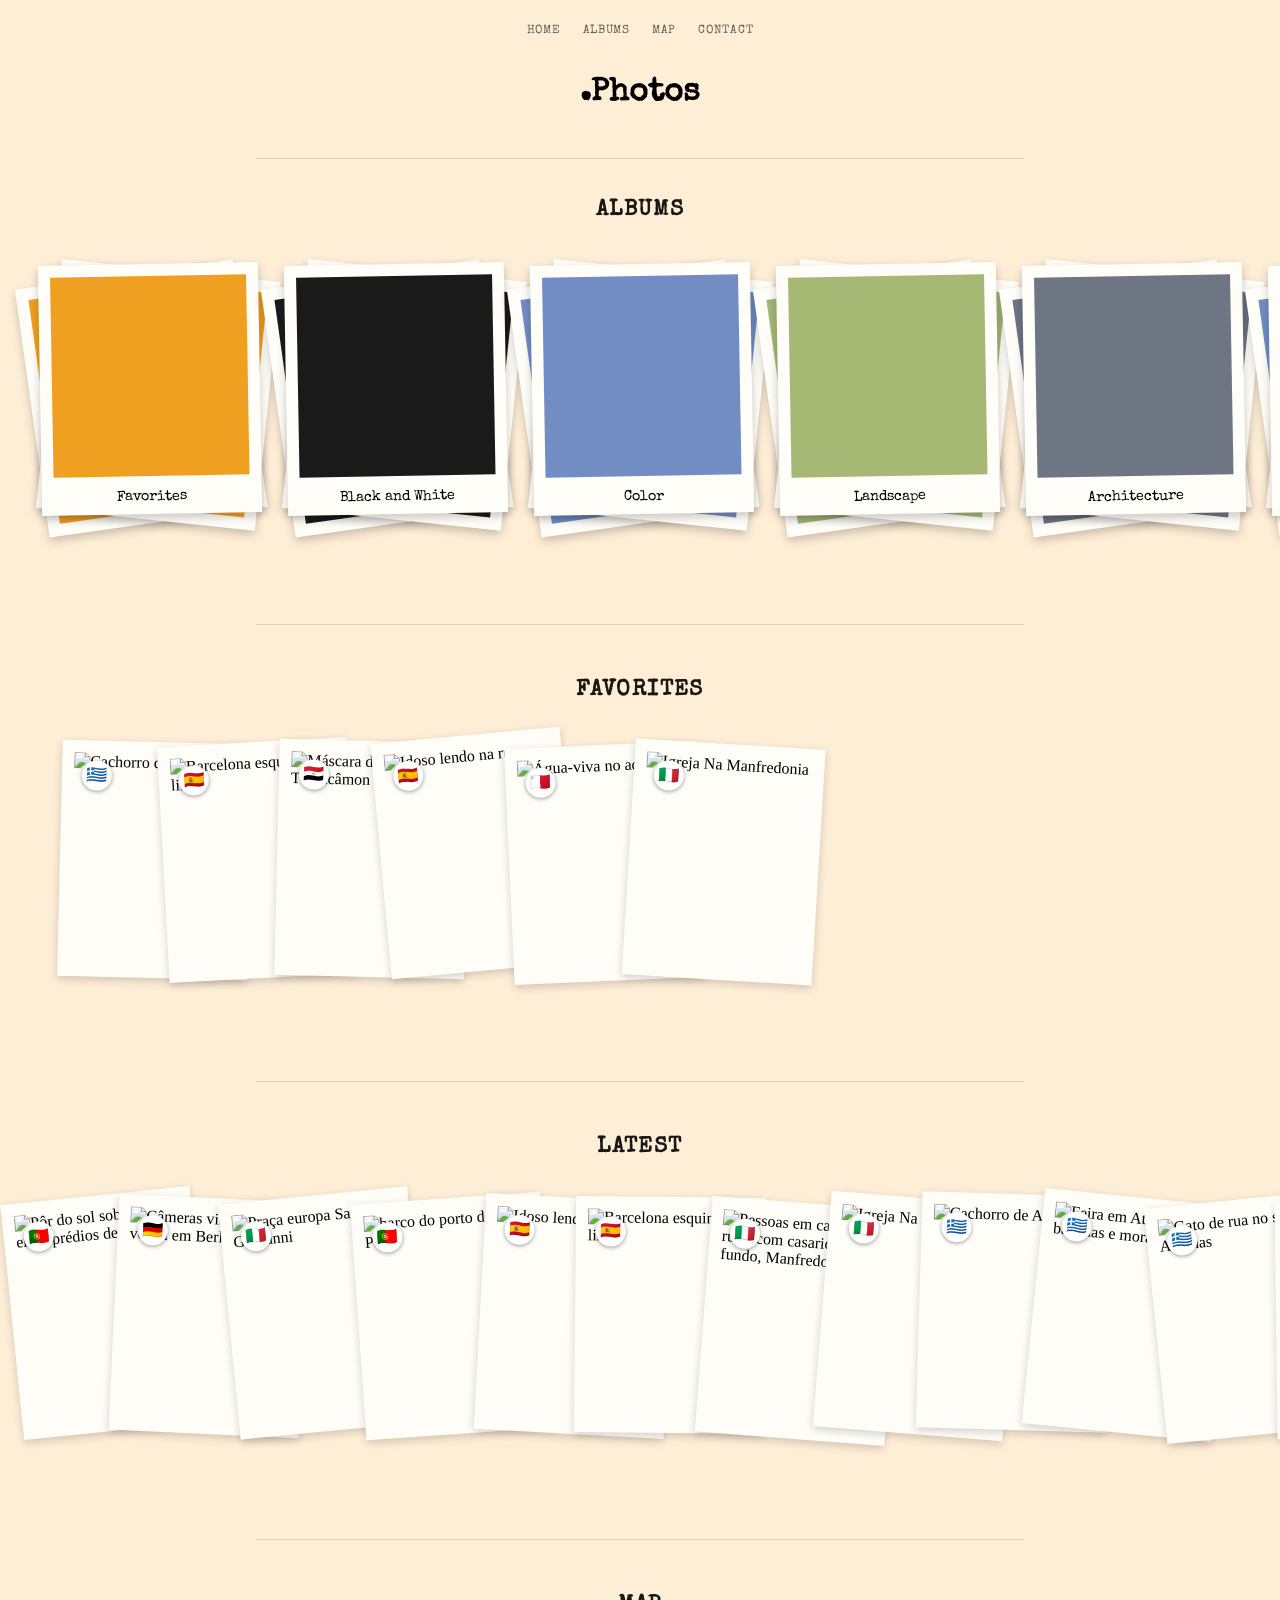
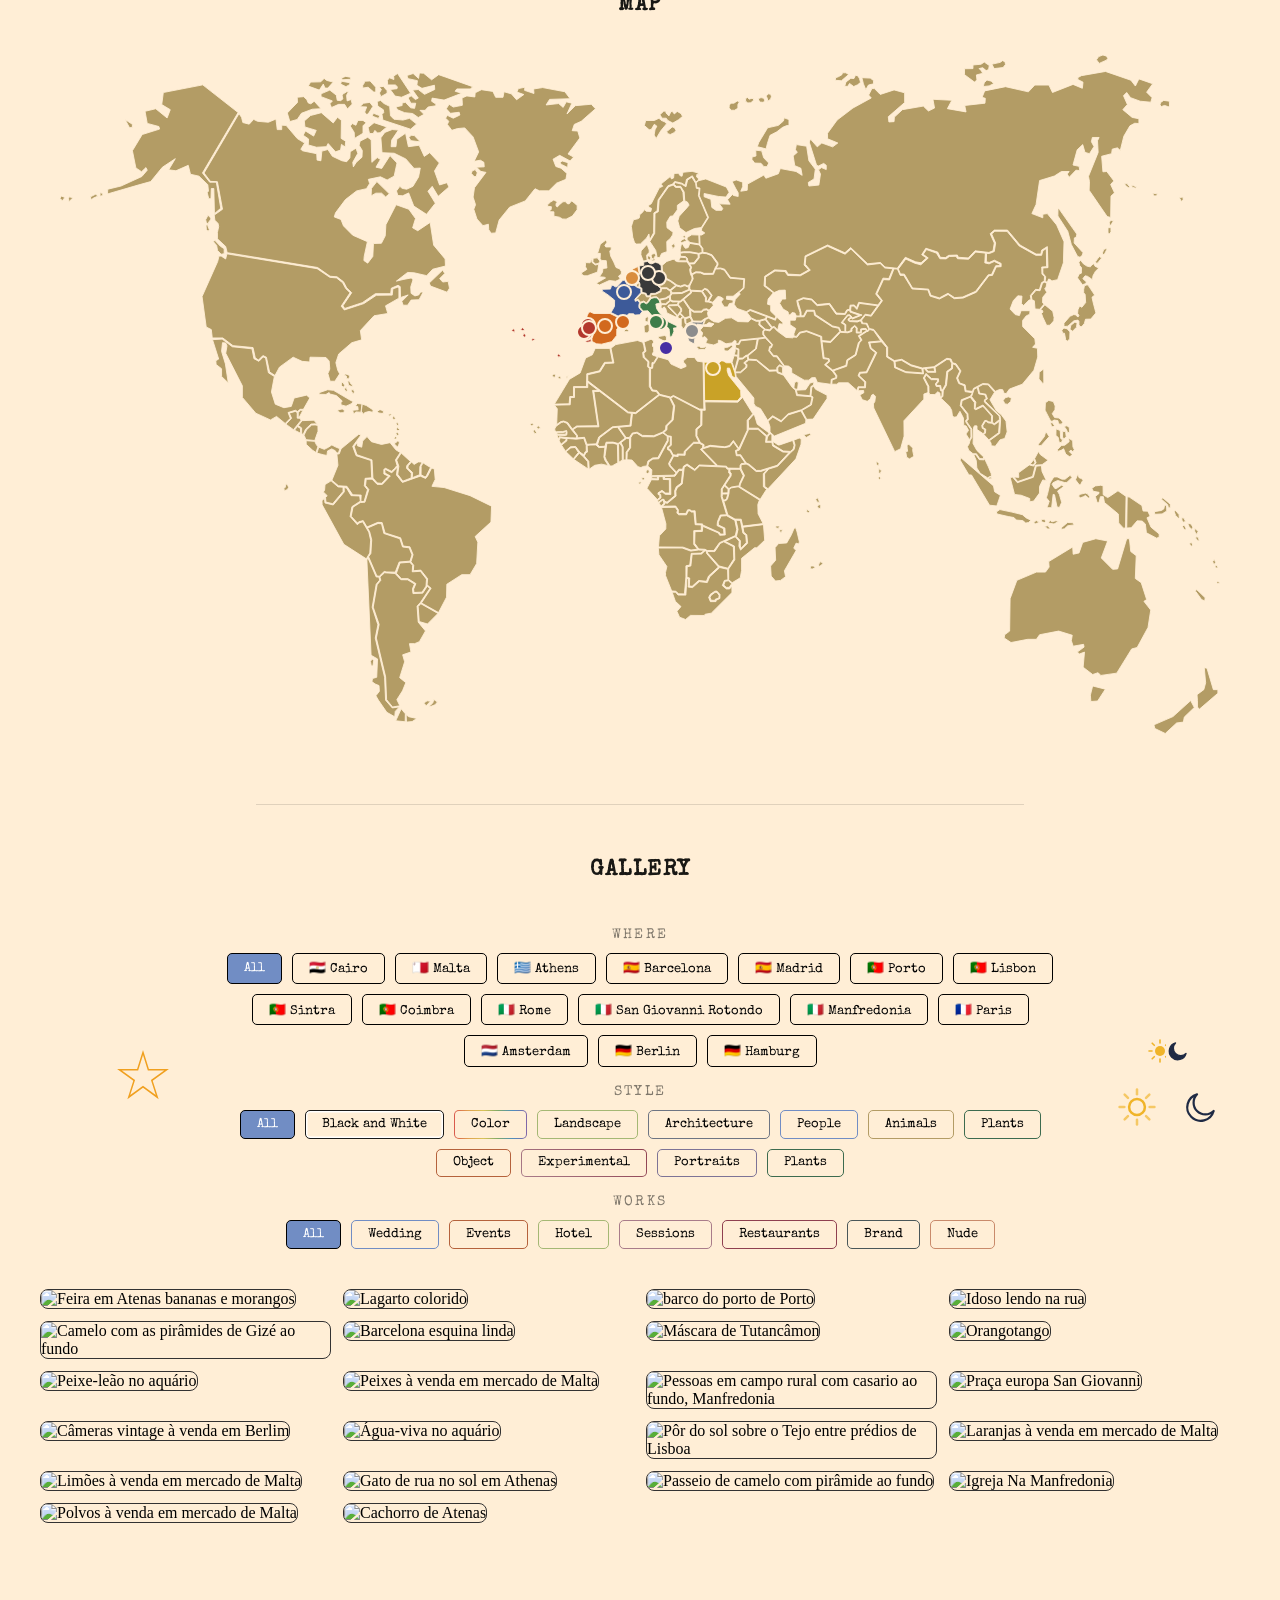
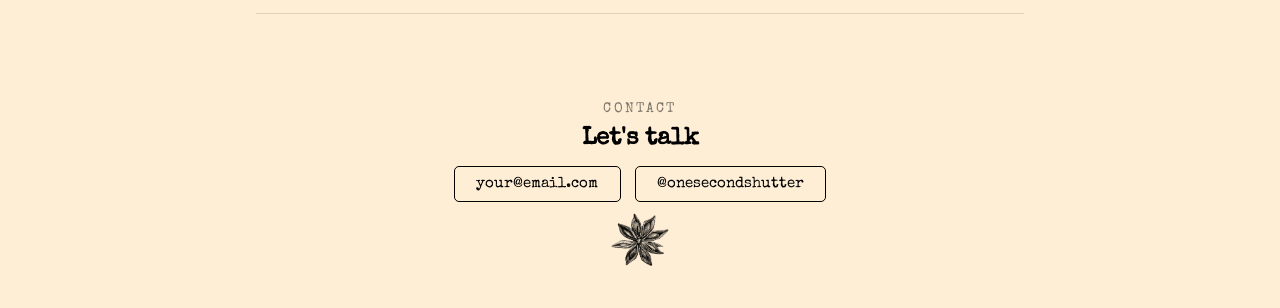
==== index.html @ 7dc45c6e "Add Lisboa, Hamburgo, Coimbra, Roma, Sintra" ====
<!DOCTYPE html>
<html lang="pt-br">
<head>
    <meta charset="UTF-8">
    <meta name="viewport" content="width=device-width, initial-scale=1.0">
    <meta http-equiv="X-UA-Compatible" content="IE=edge">
    <link rel="stylesheet" href="style.css">
    <link rel="icon" type="image/png" href="./img_Logo/logo_transparente.png">
    <title>Aniz / Photos</title>
</head>
<body>
    <header id="topo">
        <!-- <img class="cabeca_logo direita" src="./img_Logo/logo_transparente.png" alt="logo anis estrelado"> -->
        <nav class="cabeca_menu">
            <a class="cabeca_menu_link" href="#topo">Home</a>
            <a class="cabeca_menu_link" href="albums.html#albuns">Albums</a>
            <a class="cabeca_menu_link" href="map.html">Map</a>
            <a class="cabeca_menu_link" href="contact.html#contato">Contact</a>
        </nav>
        <a class="cabeca_titulo_link" href="#topo">
            <h1 class="cabeca_titulo">.Photos</h1>
        </a>
        <!-- <img class="cabeca_logo esquerda" src="./img_Logo/logo_transparente.png" alt="logo anis estrelado"> -->
    </header>

    <div class="secao-divisor secao-divisor-forte"></div>

    <main>
        <section class="carrossel-secao" id="albuns">
            <h2 class="carrossel-titulo">Albums</h2>

            <div class="carrossel albuns-carrossel">
                <button class="album-pilha" type="button" data-album="casamento">
                    <span class="album-cartao"><span class="album-cartao-cor"></span></span>
                    <span class="album-cartao"><span class="album-cartao-cor"></span></span>
                    <span class="album-cartao album-cartao-topo">
                        <span class="album-cartao-cor"></span>
                        <span class="album-titulo">Wedding</span>
                    </span>
                </button>
                <button class="album-pilha" type="button" data-album="festa">
                    <span class="album-cartao"><span class="album-cartao-cor"></span></span>
                    <span class="album-cartao"><span class="album-cartao-cor"></span></span>
                    <span class="album-cartao album-cartao-topo">
                        <span class="album-cartao-cor"></span>
                        <span class="album-titulo">Events</span>
                    </span>
                </button>
                <button class="album-pilha" type="button" data-album="hotel">
                    <span class="album-cartao"><span class="album-cartao-cor"></span></span>
                    <span class="album-cartao"><span class="album-cartao-cor"></span></span>
                    <span class="album-cartao album-cartao-topo">
                        <span class="album-cartao-cor"></span>
                        <span class="album-titulo">Hotel</span>
                    </span>
                </button>
                <button class="album-pilha" type="button" data-album="ensaios">
                    <span class="album-cartao"><span class="album-cartao-cor"></span></span>
                    <span class="album-cartao"><span class="album-cartao-cor"></span></span>
                    <span class="album-cartao album-cartao-topo">
                        <span class="album-cartao-cor"></span>
                        <span class="album-titulo">Sessions</span>
                    </span>
                </button>
                <button class="album-pilha" type="button" data-album="restaurantes">
                    <span class="album-cartao"><span class="album-cartao-cor"></span></span>
                    <span class="album-cartao"><span class="album-cartao-cor"></span></span>
                    <span class="album-cartao album-cartao-topo">
                        <span class="album-cartao-cor"></span>
                        <span class="album-titulo">Restaurants</span>
                    </span>
                </button>
                <button class="album-pilha" type="button" data-album="marca">
                    <span class="album-cartao"><span class="album-cartao-cor"></span></span>
                    <span class="album-cartao"><span class="album-cartao-cor"></span></span>
                    <span class="album-cartao album-cartao-topo">
                        <span class="album-cartao-cor"></span>
                        <span class="album-titulo">Brand</span>
                    </span>
                </button>
                <button class="album-pilha" type="button" data-album="nude">
                    <span class="album-cartao"><span class="album-cartao-cor"></span></span>
                    <span class="album-cartao"><span class="album-cartao-cor"></span></span>
                    <span class="album-cartao album-cartao-topo">
                        <span class="album-cartao-cor"></span>
                        <span class="album-titulo">Nude</span>
                    </span>
                </button>
                <button class="album-pilha" type="button" data-favoritos>
                    <span class="album-cartao"><span class="album-cartao-cor"></span></span>
                    <span class="album-cartao"><span class="album-cartao-cor"></span></span>
                    <span class="album-cartao album-cartao-topo">
                        <span class="album-cartao-cor"></span>
                        <span class="album-titulo">Favorites</span>
                    </span>
                </button>
                <button class="album-pilha" type="button" data-estilo="preto-e-branco">
                    <span class="album-cartao"><span class="album-cartao-cor"></span></span>
                    <span class="album-cartao"><span class="album-cartao-cor"></span></span>
                    <span class="album-cartao album-cartao-topo">
                        <span class="album-cartao-cor"></span>
                        <span class="album-titulo">Black and White</span>
                    </span>
                </button>
                <button class="album-pilha" type="button" data-estilo="colorido">
                    <span class="album-cartao"><span class="album-cartao-cor"></span></span>
                    <span class="album-cartao"><span class="album-cartao-cor"></span></span>
                    <span class="album-cartao album-cartao-topo">
                        <span class="album-cartao-cor"></span>
                        <span class="album-titulo">Color</span>
                    </span>
                </button>
                <button class="album-pilha" type="button" data-estilo="paisagem">
                    <span class="album-cartao"><span class="album-cartao-cor"></span></span>
                    <span class="album-cartao"><span class="album-cartao-cor"></span></span>
                    <span class="album-cartao album-cartao-topo">
                        <span class="album-cartao-cor"></span>
                        <span class="album-titulo">Landscape</span>
                    </span>
                </button>
                <button class="album-pilha" type="button" data-estilo="arquitetura">
                    <span class="album-cartao"><span class="album-cartao-cor"></span></span>
                    <span class="album-cartao"><span class="album-cartao-cor"></span></span>
                    <span class="album-cartao album-cartao-topo">
                        <span class="album-cartao-cor"></span>
                        <span class="album-titulo">Architecture</span>
                    </span>
                </button>
                <button class="album-pilha" type="button" data-estilo="humano">
                    <span class="album-cartao"><span class="album-cartao-cor"></span></span>
                    <span class="album-cartao"><span class="album-cartao-cor"></span></span>
                    <span class="album-cartao album-cartao-topo">
                        <span class="album-cartao-cor"></span>
                        <span class="album-titulo">People</span>
                    </span>
                </button>
                <button class="album-pilha" type="button" data-estilo="animais">
                    <span class="album-cartao"><span class="album-cartao-cor"></span></span>
                    <span class="album-cartao"><span class="album-cartao-cor"></span></span>
                    <span class="album-cartao album-cartao-topo">
                        <span class="album-cartao-cor"></span>
                        <span class="album-titulo">Animals</span>
                    </span>
                </button>
                <button class="album-pilha" type="button" data-estilo="plantas">
                    <span class="album-cartao"><span class="album-cartao-cor"></span></span>
                    <span class="album-cartao"><span class="album-cartao-cor"></span></span>
                    <span class="album-cartao album-cartao-topo">
                        <span class="album-cartao-cor"></span>
                        <span class="album-titulo">Plants</span>
                    </span>
                </button>
                <button class="album-pilha" type="button" data-estilo="objeto">
                    <span class="album-cartao"><span class="album-cartao-cor"></span></span>
                    <span class="album-cartao"><span class="album-cartao-cor"></span></span>
                    <span class="album-cartao album-cartao-topo">
                        <span class="album-cartao-cor"></span>
                        <span class="album-titulo">Object</span>
                    </span>
                </button>
                <button class="album-pilha" type="button" data-estilo="experimental">
                    <span class="album-cartao"><span class="album-cartao-cor"></span></span>
                    <span class="album-cartao"><span class="album-cartao-cor"></span></span>
                    <span class="album-cartao album-cartao-topo">
                        <span class="album-cartao-cor"></span>
                        <span class="album-titulo">Experimental</span>
                    </span>
                </button>
                <button class="album-pilha" type="button" data-estilo="retratos">
                    <span class="album-cartao"><span class="album-cartao-cor"></span></span>
                    <span class="album-cartao"><span class="album-cartao-cor"></span></span>
                    <span class="album-cartao album-cartao-topo">
                        <span class="album-cartao-cor"></span>
                        <span class="album-titulo">Portraits</span>
                    </span>
                </button>
                <button class="album-pilha" type="button" data-periodo="dia">
                    <span class="album-cartao"><span class="album-cartao-cor"></span></span>
                    <span class="album-cartao"><span class="album-cartao-cor"></span></span>
                    <span class="album-cartao album-cartao-topo">
                        <span class="album-cartao-cor"></span>
                        <span class="album-titulo">Day</span>
                    </span>
                </button>
                <button class="album-pilha" type="button" data-periodo="noite">
                    <span class="album-cartao"><span class="album-cartao-cor"></span></span>
                    <span class="album-cartao"><span class="album-cartao-cor"></span></span>
                    <span class="album-cartao album-cartao-topo">
                        <span class="album-cartao-cor"></span>
                        <span class="album-titulo">Night</span>
                    </span>
                </button>
            </div>
        </section>

        <div class="secao-divisor"></div>

        <section class="carrossel-secao" id="secao-favoritas">
            <h2 class="carrossel-titulo">Favorites</h2>
            <div class="carrossel" id="carrossel-favoritas"></div>
        </section>

        <div class="secao-divisor"></div>

        <section class="carrossel-secao" id="secao-recentes">
            <h2 class="carrossel-titulo">Latest</h2>
            <div class="carrossel" id="carrossel-recentes"></div>
        </section>

        <div class="secao-divisor"></div>

        <h2 class="carrossel-titulo">Map</h2>
        <section class="mapa" id="mapa">
            <div class="mapa-wrapper" id="mapa-wrapper">
            <svg version="1.1"
                 xmlns="http://www.w3.org/2000/svg"
                 xmlns:xlink="http://www.w3.org/1999/xlink"
                 x="0px"
                 y="0px"
                 viewBox="30.767 241.591 784.077 458.627"
                 id="mapa-svg">
            <title>Mapa mundi</title>
            <desc>Baseado em Simple World Map de Al MacDonald e Fritz Lekschas (CC BY-SA 3.0)</desc>
            <g>
                <path id="_somaliland" d="M512.674,502.797l3.526,2.403l1.046-0.052l8.757-3.008l0.994,3.206l-0.701,2.706l-1.893,1.503l-4.729-0.302l-6.769-4.158L512.674,502.797L512.674,502.797z"/>
                <path id="ae" d="M528.466,468.135l0.753,3.008l8.522,0.752l0.596-6.172l1.644-0.897l0.448-2.257l-2.688,0.753l-2.99,4.521L528.466,468.135L528.466,468.135z"/>
                <path id="af" d="M545.85,435.383l1.374,10.771l3.423,0.752l0.32,1.937l-2.455,2.049l4.573,3.691l8.885-3.198l0.709-3.786l5.593-3.491l2.145-8.091l1.599-1.722l-1.659-2.887l5.412-3.347l-0.691-0.968l-2.498,0.155l-0.226,2.299l-3.354-0.033l-0.062-3.068l-1.079-1.288l-1.815,1.649l0.052,1.515l-2.739,1.036l-5.059-0.319l-6.568,6.881L545.85,435.383L545.85,435.383z"/>
                <path id="al" d="M450.679,420.438v3.984l1.142,2.152l0.82-0.096l1.409-2.566l-0.821-1.15l-0.319-2.844l-1.089-1.012L450.679,420.438L450.679,420.438z"/>
                <path id="am" d="M507.47,420.549l4.149,5.411l-1.218,1.427l-2.939-0.51l-3.646-3.268l0.196-2.146L507.47,420.549L507.47,420.549z"/>
                <g id="ao">
                    <path class="mainland" d="M437.366,547.461l2.948,11.003l-0.069,3.478l-4.313,4.633l-0.647,7.527l16.597,0.147l5.395,1.954l4.45-0.58l-2.594-3.251l0.01-9.282l5.101-0.217v-3.621l-4.142-0.172l-0.829-8.575l-1.746,0.024l-0.943-0.848l-1.027,0.054l-1.365,2.646h-5.255l-1.22-1.227l0.363-1.738l-1.436-2.101L437.366,547.461L437.366,547.461z"/>
                    <path d="M435.577,544.453l1.504,1.953l1.945-1.842l-0.571-1.909l-0.483-0.035L435.577,544.453L435.577,544.453z"/>
                </g>
                <g id="ar">
                    <path class="mainland" d="M279.05,600.613l1.677,1.571l-6.371,9.467l-2.239,2.479l0.777,10.813l4.918,5.974l-4.132,7.209l-3.129,1.35h-3.579l1.003,5.627l-5.593,1.92l1.34,4.729l-3.354,10.701l4.141,3.38l-2.239,5.515l-3.804,5.975l2.014,4.165l-4.918,0.786l-4.028-4.951l-0.674-15.432l-6.258-26.209l1.893-9.163l-4.028-11.713l2.68-15.204l2.463-2.931l-0.605-2.222l3.164-2.888l7.054,0.483l3.942,4.21l4.555,0.078l4.668,2.853l-1.375,3.217l0.329,3.25l6.612-0.312L279.05,600.613L279.05,600.613z"/>
                    <path d="M264.745,687.564l0.225,4.951l3.803-0.337l3.242-2.144l-5.48-1.124L264.745,687.564L264.745,687.564z"/>
                </g>
                <path id="at" d="M430.46,403.459l-0.562,1.167l0.483,0.83l2.015-0.415h1.711l1.857,1.572l3.95-0.717l2.904-1.729l0.743-1.167l-0.112-1.504l-2.611-1.954l-3.501,0.035l-0.294,1.988l-3.683,1.797L430.46,403.459L430.46,403.459z"/>
                <g id="au">
                    <path class="mainland" d="M672.961,609.067l-0.303,21.938l-3.371,2.472l-0.303,2.161l4.598,3.086l11.35-2.161h5.826l2.145-3.095l12.879-2.472l9.198,2.784l-0.614,3.708l1.228,3.708l7.055-1.236l0.303,1.851l-4.599,3.396l1.53,1.236l3.37-1.236l-0.917,10.2l6.44,4.944l3.683-1.236l1.841,1.852l10.735-1.548l10.123-16.381l3.682-0.925l7.357-13.596l1.841-11.739l-4.599-5.869l1.842-1.236l-3.684-11.436l-3.984-2.783l0.614-15.448l-3.684-2.782l-0.916-8.652h-1.842l-6.138,20.392l-3.37,0.312l-7.668-7.728l4.297-11.437l-7.971-1.547l-8.896,2.472l-2.454,7.104l-3.984,0.925l-0.304-4.944l-16.252,9.889l0.304,3.708l-2.454,3.397h-6.139l-13.19,5.56L672.961,609.067L672.961,609.067z"/>
                    <path d="M728.775,668.089l-1.531,6.181l0.304,4.322l4.599-0.312l5.213-8.03L728.775,668.089L728.775,668.089z"/>
                </g>
                <path id="az" d="M508.931,418.674l-0.873,1.486l4.071,5.342l1.418-0.458l2.334,2.446l1.011-4.287l2.533,0.406l-0.104-1.229l-4.165-3.646l-0.795,2.143L508.931,418.674L508.931,418.674z"/>
                <path id="ba" d="M442.708,411.084l-0.319,0.527l5.801,5.981l2.127-3.13l-0.078-1.234l-1.857-2.256L442.708,411.084L442.708,411.084z"/>
                <path id="bd" d="M616.256,457.908l-1.134,2.049l2.938,5.584l0.087,4.357l0.535,1.166l3.449,0.061l1.953-1.875l1.418,0.855l0.285,2.652l1.133-0.708l0.069-3.389l-0.951-0.112l-0.596-2.879l-2.403-0.086l-0.596-1.6l1.469-1.962l0.024-0.97h-4.269L616.256,457.908L616.256,457.908z"/>
                <path id="be" d="M414.019,391.704l-0.554,1.383l5.947,3.925l0.4,0.051l0.375-1.094l0.837-0.588l-1.336-1.499h-0.916l-1.255-1.426L414.019,391.704L414.019,391.704z"/>
                <path id="bf" d="M404.493,493.496l3.146-0.25l5.16,7.295l-4.789,3.613l-3.466-0.892l-4.66,0.062l-0.752,2.73l-3.907,0.19l-1.071-1.461l1.385-4.442L404.493,493.496L404.493,493.496z"/>
                <path id="bg" d="M457.092,414.066l0.139,4.305l1.452,3.025l5.454,0.095l2.455-1.737l2.412-0.959l-0.588-2.75l0.545-1.469l-1.228-0.641l-1.687,0.139l-1.323,1.332l-5.549,0.043L457.092,414.066L457.092,414.066z"/>
                <path id="bi" d="M478.504,538.385l3.691-0.078l-0.959,3.232l-0.935,0.812h-1.142l-0.812-2.187L478.504,538.385L478.504,538.385z"/>
                <path id="bj" d="M411.512,515.288h1.833l0.104-5.204l2.315-3.363l-0.104-5.852l-2.102-0.052l-3.604,2.816l1.504,2.87L411.512,515.288L411.512,515.288z"/>
                <path id="bn" d="M689.038,515.08l-2.489,3.018l2.04,0.641l1.149-1.608L689.038,515.08L689.038,515.08z"/>
                <path id="bo" d="M238.631,561.361l7.114-3.104l2.351,0.226l1.565,6.534l10.839,3.604l1.79,5.523l4.469,0.562l1.902,4.729l-1.34,4.278l-7.27,0.562l-2.68,6.872l-5.705-0.112l-1.79-0.337l-3.293,3.197l-1.625-0.156l-5.593-12.957l1.547-2.316l0.545-9.163l-1.383-5.455L238.631,561.361L238.631,561.361z"/>
                <path id="br" d="M286.631,618.464l5.402-10.391l0.198-8.73l10.079-6.501h5.645l4.435-7.512l0.804-14.418l-1.815-3.855l10.684-9.751l0.406-10.761l-14.514-7.105l-17.53-5.48l-8.264-0.812l2.221-4.669l-0.604-7.104l-1.808-0.596l-2.671,5.308l-1.4,1.754l-3.595-1.59l-12.093,4.261l-4.028-5.073l0.648-5.299l-3.804,3.872l-4.201-2.265l-0.424,0.597l0.009,1.841l3.622,1.945l-5.437,5.73l-3.432-0.034l-3.475-3.535l-3.933,0.121l-0.484,4.2l2.256,2.739l-2.663,8.532l-3.112,0.241l-4.953,3.13l-1.21,6.146l4.296,4.599l0.787-0.89l3.017-0.812l2.576,4.34l7.374-3.164l2.861,0.165l1.971,6.976l10.52,3.337l1.815,5.564l4.478,0.537l2.135,5.314l-1.443,4.729l1.884,2.474l-0.276,3.683l5.048-0.477l4.625,5.844l-0.363,4.105l2.74,2.316l-6.57,9.95L286.631,618.464L286.631,618.464z"/>
                <g id="bs">
                    <path d="M222.121,463.112l-1.089-0.337l-0.086,2.101l1.34,1.349l0.917-1.349L222.121,463.112L222.121,463.112z"/>
                    <path d="M224.29,466.397l-1.504,0.838l1.417,2.021l0.752-1.011L224.29,466.397L224.29,466.397z"/>
                    <path d="M229.14,467.91l-1.591-0.087l0.165,1.012l1.167,1.687l1.002-1.099L229.14,467.91L229.14,467.91z"/>
                    <path d="M228.388,465.896l-2.593-1.099l-0.501-2.609l1.002-0.425l1.003,2.023l1.002,0.76L228.388,465.896L228.388,465.896z"/>
                    <path d="M225.881,460.588l-1.34-0.337l-0.251-1.686l-1.417-0.501l0.917-0.926l1.668,0.588l1.253,0.762L225.881,460.588L225.881,460.588z"/>
                </g>
                <path id="bt" d="M616.108,453.561l1.34,1.833l4.528,0.034l-0.458-2.507L616.108,453.561L616.108,453.561z"/>
                <path id="bw" d="M454.56,594.589l1.858,0.57l-0.26,5.314l1.911,0.26l4.391-3.959l5.273,0.57l1.399-3.545l6.673-6.095l-8.013-9.223l-0.104-1.514l-0.883-0.26l-2.43,2.24l-6.31,0.154l-0.884,7.866l-2.479,0.57L454.56,594.589L454.56,594.589z"/>
                <path id="by" d="M456.418,382.861l1.297,2.135l-0.519,1.703l0.086,1.349l0.476,1.616l2.68-1.521l3.329,0.086l2.334,0.959h5.922l1.729-4.141l1.037-1.564v-1.045l-3.717-5.23l-3.285-1.305l-2.68-0.303l-2.335,0.743l0.088,2.351l-3.241,4.098L456.418,382.861L456.418,382.861z"/>
                <path id="bz" d="M191.823,483.228l-0.043,3.154h0.726l2.472-4.615h-1.677L191.823,483.228L191.823,483.228z"/>
                <g id="ca">
                    <path class="mainland" d="M151.767,281.182l1.72,2.602l0.864,3.475l4.305,1.081l3.017-3.25l2.585,1.306l7.321,0.647l5.169-2.17l0.864,7.157h3.017v-3.034l3.017,0.216l7.538,8.895l4.953,3.035l-2.584,4.123l1.081,1.081l9.673,1.953l0.216,4.34l2.585,0.433l0.648-6.51l4.089-1.08l3.017,4.556l6.457,3.034l3.233,0.647l2.152-2.602l0.216-4.124l3.873-2.387l1.288,3.476l-3.449,6.077l0.432,3.033l1.937-3.033l3.873-3.475l0.216-4.556l-2.152-3.476l0.648-2.817l5.169-2.603l2.369,1.738l0.432,15.188l3.657-3.25l2.152,1.305l-3.017,5.204l3.873,0.865l5.602-8.679l4.737,4.986l-1.936,8.895l-4.737,2.603l-4.521-2.169l-8.177,1.736l0.864,2.818l-2.152,3.476l-6.673,1.521l-7.538,5.86l-6.673,8.896l-0.864,2.817l4.521,1.737l1.72,4.339l6.241,6.293l9.906,4.339l-2.152,9.975l-0.216,2.818l2.585,1.736l3.449-4.555l0.432-8.679l5.385-0.216l2.584-4.988l0.433-7.589l6.889-13.45l8.609,3.034l4.521,6.293l-1.937,6.292l3.449,1.954l8.394-5.646l2.368,15.404l7.754,9.327l0.216,4.771l-8.609,2.17l-4.088,4.338l-8.609-1.953l-4.305-0.217l-7.538,5.86l4.521-1.081l5.601-1.08l1.081,1.305l-1.504,4.771l0.216,4.34l2.585,1.736l2.584-0.648l1.296-1.953h1.72l-2.801,5.205l-5.385,0.215l-2.368,3.476h-3.017l-0.864-2.603l4.305-4.338l-5.169,1.737l-0.233-7.374l-1.487-0.863l-4.521,1.953l-0.432,3.691h-10.338l-8.832,6.08l-11.842,3.908l-1.288-1.738l5.964-8.902l-3.388-3.261l-2.152-4.132l-4.383-3.346l-4.702-0.389l-8.428-5.904l-61.122-10.043l-1.011-4.142l-5.602-5.204v-4.339l0.865-3.907l-0.433-2.168l-2.152-2.171l-0.432-3.475l5.602-3.908l-3.449-18.653l-4.737-0.217l-4.305-5.645L151.767,281.182L151.767,281.182z"/>
                    <path d="M130.684,350.117l-1.47,2.818l0.51,1.996l0.959,0.598l-0.225,0.812l-1.029,0.294l0.294,2.965l1.106,1.115l0.882-0.959l-1.106-2.887l0.657-2.299l1.616-2.152l-1.175-1.997L130.684,350.117L130.684,350.117z"/>
                    <path d="M135.542,367.008l-1.323,0.52l2.429,2.818l0.588,3.336l2.429,2.592l2.058-0.371v-3.406l-2.498-1.557L135.542,367.008L135.542,367.008z"/>
                    <path d="M268.15,295.833l-1.53,1.547l1.34,2.126l6.328,0.77l-4.028-4.252L268.15,295.833L268.15,295.833z"/>
                    <path d="M191.105,270.143l0.19,3.475l-6.898,7.148l1.729,5.791l4.979-1.348l2.878-4.253l7.278-2.706l5.938-0.389l-4.599-5.022l-2.299,1.737l-1.729-0.579l-0.959-2.126l-2.109-2.126L191.105,270.143L191.105,270.143z"/>
                    <path d="M200.113,259.908l-1.53,2.706l7.477,2.706l2.68-4.055l1.15,2.707h1.919l3.639-4.055l-4.409-1.158l-1.729-1.348l-2.299,2.316L200.113,259.908L200.113,259.908z"/>
                    <path d="M213.148,265.318l-5.938,2.508v1.928l7.667,2.896l-1.729,1.928l1.15,2.507l4.789-2.126h4.028l1.919,3.086l3.259-3.285l-0.77-3.095l-2.68,0.968l-0.38-3.863l1.34-2.316h-1.34l-2.109,1.349l-0.959,0.769l0.579,2.707l-1.53,1.158l-2.299-0.19l-0.579-3.476L213.148,265.318L213.148,265.318z"/>
                    <path d="M221.005,259.329l-0.579,1.927l3.639,1.738l2.68-1.547l-0.19-1.158L221.005,259.329L221.005,259.329z"/>
                    <path d="M223.875,256.044l-2.679,0.968l0.19,1.35l5.938-0.389l-0.19-1.349L223.875,256.044L223.875,256.044z"/>
                    <path d="M236.72,259.329l-0.38,1.348l-0.959,1.349v1.929l3.639-0.579l3.83,3.285h1.34v-3.285l-3.83-4.253L236.72,259.329L236.72,259.329z"/>
                    <path d="M246.497,263.191l1.53,1.738l-1.34,2.316l0.959,2.507l4.218-2.317v-1.736l-2.49-2.896L246.497,263.191L246.497,263.191z"/>
                    <path d="M252.055,258.75l0.19,3.086h5.178l1.34,1.158l-0.19,1.348l-4.599,0.58l3.259,4.443l4.409,0.77l6.128-2.705l-8.817-13.33l-2.68,1.738l0.19,2.316l-3.069-1.158L252.055,258.75L252.055,258.75z"/>
                    <path d="M207.399,280.576l-7.278,1.928l-4.219,3.673l0.38,4.054l7.667,2.317l-1.729,3.864l-5.558-3.477l-1.53,2.896l3.639,2.507l-0.19,4.054l5.558,1.547l6.708-0.389l1.149-2.126l4.979,5.601l3.449-1.157l0.579-3.864l2.49,1.737l0.38-3.864l-3.068-1.928l0.19-12.162l-2.68-2.126l-2.87,3.864L207.399,280.576L207.399,280.576z"/>
                    <path d="M230.782,289.073l-2.489-1.158l-1.34,1.737l2.68,4.253l0.19,4.054l5.749-3.475v-5.022l2.109-2.126l-2.109-1.547h-3.449L230.782,289.073L230.782,289.073z"/>
                    <path d="M243.048,287.335l-4.028,3.285l0.959,4.054h2.49l1.149-2.126l1.729,1.737l1.729-0.19l4.599-3.864L243.048,287.335L243.048,287.335z"/>
                    <path d="M242.659,280.956l-0.959,1.928l4.218,1.548l1.15-1.738L242.659,280.956L242.659,280.956z"/>
                    <path d="M240.169,273.617l-4.218,0.579l-2.49,2.315l4.599,0.19l-1.34,3.475l0.959,1.548l1.34-0.19l3.259-5.212L240.169,273.617L240.169,273.617z"/>
                    <path d="M247.456,272.27l-2.299,0.77l0.38,3.086l3.83,2.507l0.19,1.927l-1.149,1.159l0.579,3.864l14.755,4.823l4.028,1.349l4.028-3.475l-4.789-3.864l-4.409,1.158l-6.128-0.579l-2.299-2.316l-0.579-6.371l-3.83-1.928L247.456,272.27L247.456,272.27z"/>
                    <path d="M259.523,292.357l-4.218-0.39l-4.979,1.927l-2.68,3.666l0.769,10.043l8.238,0.39l7.857,3.864l5.559,6.371l4.218-0.19l-1.15,5.981l-3.829,6.371l-4.218,1.926l-3.069-0.578l-1.53-1.348l-2.299,3.086l0.959,3.086l3.259,0.189l4.028-1.928l3.449,8.886l8.626,5.603l5.938-7.529l-4.979-8.108l2.878-3.284l4.028,6.758l7.278-6.371l-1.339-2.896l-4.98,1.548l-3.448-9.466l3.259-5.403l-6.518-6.949l-3.639,2.507l-3.449-7.529l-7.277,0.968l-1.919-9.076l-5.938,4.055l-0.579,5.021h-3.259l0.38-4.443L259.523,292.357L259.523,292.357z"/>
                    <path d="M262.021,274.006v1.738l-4.218,0.968l1.149,1.927l4.789,1.928l5.368,0.58l3.831,2.705l3.829-2.127l-2.681-2.705h3.449l2.109-2.316l5.178-0.77v-1.158l-2.878-1.928l0.379-2.127l8.048,1.348l11.886-4.633l-4.41-1.348l1.15-1.547h9.197l1.531-1.547l-18.593-6.569l-4.41-1.547l-4.789,3.476l-5.368-4.443l-2.878-0.19l-0.579,3.675l-3.638-3.285l-4.218,1.349l0.769,2.126l6.328,1.35l-0.38,3.086l3.449,2.125l8.438-2.125l0.19,2.896l-6.898,3.285l-4.218-3.285l-3.83,0.389l3.83,5.411l-1.919,0.969l-2.878-2.508l-2.109,1.348l1.919,3.666h3.259l-0.769,3.475l-2.68-0.389l-3.449-3.674L262.021,274.006L262.021,274.006z"/>
                    <path d="M244.941,327.159l-3.657,4.599l-0.225,5.065l3.198-1.841h3.881l2.74,2.533l2.515-2.076L244.941,327.159L244.941,327.159z"/>
                    <path d="M289.466,386.977l-9.136,8.748l0.916,2.074l11.186,4.141l1.599-2.758l-0.916-4.599l-3.657,0.458l-2.057-2.299l3.423-3.449L289.466,386.977L289.466,386.977z"/>
                </g>
                <path id="cd" d="M438.023,546.597l8.912-0.155l1.808,2.567l-0.069,1.893l0.665,0.605h4.426l1.271-2.499h1.808l0.734,0.742l2.479-0.069l0.735,8.714l4.287,0.139v0.675l11.521,5.195l0.536,1.012h2.411l-0.268-3.648l-4.356-2.092l0.269-2.766l1.876-4.392l4.287-0.139l-3.683-12.224l0.068-5.195l5.826-9.11l0.068-1.278l-0.874-0.477l0.035-2.472l-1.062-0.095l-1.072-1.366l-17.59-0.795l-3.226,3.138l-5.28-3.475l-1.858,1.141l-1.348,11.35l-3.337,2.575l-1.003,2.283l0.179,3.381l-6.017,4.918l-1.6-0.726l0.216,0.94L438.023,546.597L438.023,546.597z"/>
                <path id="cf" d="M443.452,519.229l4.028,4.356l1.59-2.057l2.532,0.104l0.544-2.006l2.49-1.556l5.169,3.562l2.982-2.956l11.574,0.51l-10.736-11.082l1.443-0.897l0.198-1.954l-2.438-1.149h-3.58l-5.766,5.715l-0.197,2.351l-4.573-0.146l-0.146,1.003l-2.982-0.305l-2.688,5.108L443.452,519.229L443.452,519.229z"/>
                <path id="cg" d="M439.424,526.551l-0.052,1.255l4.131,0.104l0.146,10.728l-3.777-0.104l-2.187-1.703l-1.693,0.951l-0.078,0.476l0.873,0.423l0.251,2.204l-2.334,2.006l0.501,1.057l2.585-2.006h1.244l0.396,1.2l1.644,0.7l5.271-4.46l-0.104-3.259l1.099-2.653l3.38-2.507l0.907-8.479l-2.402,0.009l-2.783,3.812L439.424,526.551L439.424,526.551z"/>
                <path id="ch" d="M423.787,402.82l-3.771,4.011l0.078,0.405l1.547-0.483l1.393,1.937l2.352-0.83l1.625,1.263l0.667-0.38l2.005-3.146l-0.511-0.484l-1.979-0.051l-0.959-1.963L423.787,402.82L423.787,402.82z"/>
                <path id="ci" d="M388.484,521.562l3.697-2.617l4.6-0.806l4.693,1.013l-2.395-3.622l-0.701-2.213l0.701-6.544l-4.192,0.198l-1.9-1.814l-3.994,0.104l-1.901,0.304l0.198,4.425l-1.002,0.406l-1.203,2.215l3.095,3.62L388.484,521.562L388.484,521.562z"/>
                <g id="cl">
                    <path d="M261.391,683.51l-3.691,8.109l6.371,0.674l0.112-5.403L261.391,683.51L261.391,683.51z"/>
                    <path d="M260.137,682.239l-2.775,3.068l-0.337,3.604l-5.368-3.043l-5.705-8.221l-1.677-2.932l2.351-3.043l-0.225-3.83l-2.68-1.124l-2.126-1.572l0.449-2.144l2.792-0.787l0.562-12.387l-4.356-2.48l-2.844-64.477l0.735-1.278l5.567,12.836l1.781,0.035l0.579,2.049l-2.369,2.868l-2.723,15.448l3.873,11.895l-1.79,9.007l6.31,26.485l0.666,15.49l4.521,5.229L260.137,682.239L260.137,682.239z"/>
                    <path d="M241.717,649.833l-1.115,1.686l0.562,2.932l1.115,0.112l0.562-3.718L241.717,649.833L241.717,649.833z"/>
                </g>
                <path id="cm" d="M428.031,519.428l2.783,2.561l-0.199,3.959l15.266-0.354l1.245-1.399l-4.375-4.711l-0.648-1.703l2.784-5.212l-1.893-3.458l-1.591-0.855v-1.755l1.841-1.202l0.104-5.463l-1.46-0.164l-0.024,2.87l-6.414,11.972l-3.925,0.199l-2.688,1.85L428.031,519.428L428.031,519.428z"/>
                <g id="cn">
                    <path class="mainland" d="M594.498,386.128l-2.99,7.521l-4.124-0.217l-4.349,9.518l3.691,4.701l-7.606,10.504l-3.907-0.658l-2.611,3.285l0.648,1.971l3.043,0.217l1.521,3.5l3.044,0.658l9.344,12.04v6.129l4.563,2.844l4.996-0.873l6.303,3.719l7.605,2.187l3.691-0.439l4.132-0.441l8.687-5.688l2.828,0.44l1.08,2.567l2.396,0.718l3.26,4.813l-2.17,4.814l1.306,3.285l3.69,1.312l0.647,3.942l4.35,0.439l0.647-1.971l6.302-3.285l3.907,0.217l4.563,5.03l3.043-1.312l1.954,0.216l0.873,2.412l1.521,0.216l2.169-3.06l8.688-3.285l7.823-9.413l2.61-8.974l-0.217-5.912l-3.259-0.656l1.953-2.188l-0.434-3.501l-8.255-8.314v-4.157l2.386-3.062l2.388-1.098l0.216-2.412h-6.085l-1.089,3.285l-2.828-0.656l-3.475-3.718l2.17-5.688l3.043-3.285l2.827,0.217l-0.434,5.031l1.521,1.313l3.691-3.717l1.306-0.216l-0.433-2.844l3.476-4.158l2.61,0.216l1.521-4.813l1.781-0.942l0.182-3l-1.729-1.815l-0.147-4.736l3.329-0.217l-0.216-12.214l-2.334,1.4L694.267,377l-3.897-0.009l-11.298-6.354l-8.16-9.837l-8.281-0.086l-2.107,1.833l2.68,6.137l-0.935,5.758l-3.335,1.383l-1.876-0.147l-0.139,5.696l1.954,0.441l3.476-1.53l4.563,2.187v2.188l-3.26,0.216l-2.611,5.688l-2.386,0.215l-8.472,11.16l-8.902,3.941l-6.086,0.441l-4.124-2.844l-5.869,3.068l-6.302-1.971l-1.521-4.158l-10.642-0.657l-5.646-9.188h-2.386l-1.92-4.262L594.498,386.128z"/>
                    <path d="M671.802,472.655l-2.064,0.579l-1.487,1.833l1.236,2.411l1.814,0.163l2.066-1.832l0.492-2.411L671.802,472.655L671.802,472.655z"/>
                </g>
                <path id="co" d="M234.326,498.251l-1.781-0.182l-11.773,9.707l-1.245,3.414l-1.608,0.182l0.717,7.546l-4.105,10.07l4.46,3.776l5.714,0.363l3.924,5.757l5.705,0.183l-0.182,4.312h2.135l2.316-7.909l-2.144-2.694l0.536-5.031l4.46-0.363l-0.536-11.688l-9.993-3.232l-2.316-6.293L234.326,498.251L234.326,498.251z"/>
                <path id="cr" d="M202.905,502.745l1.202,2.352l0.977,1.297l-1.314,3.898l-2.507-1.764l-4.097-3.752v-2.48L202.905,502.745L202.905,502.745z"/>
                <path id="cu" d="M205.904,469.846v1.1l4.599,0.086l2.169-1.263l0.337,0.926l4.512,1.098l4.011,3.622l-0.917,1.262l0.165,1.436l3.345,0.839l3.345-1.514l1.504-1.513l-2.169-1.098l-11.194-6.569l-3.924-0.424L205.904,469.846L205.904,469.846z"/>
                <g id="cv">
                    <path d="M350.01,490.264l-1.642,0.942l1.175,0.941l1.409-0.708L350.01,490.264L350.01,490.264z"/>
                    <path d="M354.046,492.165l-1.071,0.951l0.762,1.409l1.832-0.821L354.046,492.165L354.046,492.165z"/>
                    <path d="M351.704,494.836l-1.375,0.821l1.479,1.979l1.168-0.612L351.704,494.836L351.704,494.836z"/>
                </g>
                <path id="cy" d="M484.555,437.794l1.062,0.771l-3.294,3.119l-1.573-0.052l-1.167-0.821l0.156-1.529l2.386-0.155L484.555,437.794L484.555,437.794z"/>
                <path id="cz" d="M437.202,398.921h2.567h1.263l2.049,1.461l3.795-3.155l-3.683-2.627l-3.648-1.765l-2.498,0.45l-3.389,2.178L437.202,398.921L437.202,398.921z"/>
                <path id="de" d="M422.257,384.234l3.086-0.5v-2.178l2.584-0.425l1.418,1.427l1.495,0.164l2.334-1.012l2.083,0.588l1.832,1.592l0.251,5.955l1.832,2.438l-2.411,0.337l-4.003,2.515l0.338,0.839l3.579,3.354l-0.251,1.677l-3.328,1.677l-3.085,0.086l-0.753,1.59h-1.581l-0.752-1.676l-2.749-0.675l-0.088-2.767l-1.39-0.77l0.114-1.861l-0.406-1.328l-1.982-1.824l0.414-2.854l2.161-1.011L422.257,384.234L422.257,384.234z"/>
                <g id="dk">
                    <path d="M427.123,370.076l-3.586,3.968l-0.13,2.584l1.635,4.263l2.559-0.484l-0.319-3.483l1.764-1.971l-0.034-1.548l-1.245-3.223L427.123,370.076L427.123,370.076z"/>
                    <path d="M428.979,377.354l-1.062,0.229v1.583l1.128,0.875l0.997-0.25l-0.243-1.503L428.979,377.354z"/>
                    <path d="M432.306,375.848l-0.949,0.23l-1.056,0.968l0.448,1.954l1.292,0.507l-1.334,0.535l-0.255,0.685h2.005l0.602-1.099l-0.768-0.378l0.25-0.962l0.916-1.205l-0.25-1.042L432.306,375.848z"/>
                </g>
                <path id="dj" d="M508.991,499.771l-0.493,2.903l3.424-0.052l0.052-4.271l-1.253-0.77L508.991,499.771L508.991,499.771z"/>
                <path id="dm" d="M256.23,485.371l-0.761,1.616l0.917,1.228l1.141-0.994L256.23,485.371L256.23,485.371z"/>
                <path id="do" d="M242.434,481.533l-4.573-2.991l-2.887-1.021l-0.578,5.521l0.578-0.047l0.761,1.461l0.994-1.15l2.896-0.77l2.516,0.536L242.434,481.533L242.434,481.533z"/>
                <path id="dz" d="M424.625,435.764l-3.526-1.186l-14.677,2.758l-3.198,2.429l1.953,10.088l-5.835,0.233l-3.509,5.646l-8.359,2.005l0.025,4.105l27.532,21.048l4.692,0.398l15.654-12.231l-1.565-1.971l-2.938-0.398l-1.764-2.955V453.5l-1.177-1.184l0.199-3.155l-3.13-3.155l-0.389-3.354l1.366-0.986l-0.59-3.553L424.625,435.764L424.625,435.764z"/>
                <g id="ec">
                    <path class="mainland" d="M213.986,529.43l-4.088,2.541l-0.294,3.771l-0.821,1.234l2.576,2.473l-1.115,1.219l0.259,3.113l4.607,1.098l6.976-8.256l-0.017-2.878l-3.345-0.216L213.986,529.43L213.986,529.43z"/>
                    <path d="M183.533,531.443l-0.536,2.378l-0.994,1.002l0.683,1.228l1.754-0.69l0.838-1.461l-0.536-1.537L183.533,531.443L183.533,531.443z"/>
                </g>
                <g id="ee">
                    <path class="mainland" d="M462.562,363.299l-4.84-0.173l-3.068,1.875l-0.043,1.392l1.987,1.875l6.182,1.047L462.562,363.299L462.562,363.299z"/>
                    <path d="M452.236,364.042l-1.308,0.44l1.308,0.226l0.595,0.69l0.711-0.852l-0.709-1.215L452.236,364.042z"/>
                    <path d="M452.792,365.792l-1.862,0.833l-0.643,1.111l0.643,0.722l2.362-0.875l1.137-0.752L452.792,365.792z"/>
                </g>
                <path id="eg" d="M466.16,449.222l2.308,0.062l4.495,1.244l2.135,0.061l2.646-2.213h1.234l2.249,1.245h2.845l0.51-0.035l1.798,5.17l0.51,1.668l0.477,2.498l-0.85,0.622l-1.461-0.734l-1.686-5.498l-1.521-0.111l-0.111,1.867l1.012,3.232l8.1,10.027l0.173,4.305l-2.359,2.723l-22.163-0.251L466.16,449.222L466.16,449.222z"/>
                <path id="er" d="M496.224,493.859l-0.216-5.093l3.423-3.992l0.926,0.709l1.686,5.637l8.091,6.023l-1.47,1.808l-5.922-5.091L496.224,493.859L496.224,493.859z"/>
                <g id="es">
                    <path class="mainland" d="M402.565,416.322h-11.014l-2.222-1.004l-1.071,0.078l-1.297,2.696l0.458,2.775l4.21,0.389l0.536,1.771l-1.833,10.33l0.078,1.851l2.981,1.617l3.439,0.232l6.881-1.694l3.363-4.233l0.077-4.313l5.965-5.395l0.302-2.386l-5.428-0.078L402.565,416.322L402.565,416.322z"/>
                    <path d="M374.265,458.444l-1.513,0.873l0.7,0.709L374.265,458.444L374.265,458.444z"/>
                    <path d="M369.009,458.608l-1.875,0.476l0.935,1.418h1.407L369.009,458.608L369.009,458.608z"/>
                    <path d="M364.549,457.191l-1.176,1.184l1.643,1.418l0.935-2.126L364.549,457.191L364.549,457.191z"/>
                    <path d="M413.578,426.877l-1.375,0.467l0.304,1.235h1.988l0.839-0.925L413.578,426.877L413.578,426.877z"/>
                </g>
                <path id="et" d="M489.982,508.606l6.292-14.005l6.25,0.035l5.541,4.814l-0.39,3.968h4.296l0.44,2.386l6.95,4.157l4.286,0.217l-8.15,8.756l-11.194,3.449h-2.773l-4.944-4.219l-1.953-0.82l-3.786-5.576l-2.499,0.035l-0.294-2.559L489.982,508.606L489.982,508.606z"/>
                <path id="fi" d="M453.072,340.202l1.79,0.786l1.104,2.074l-1.104,1.436l-5.55,6.068l-0.952,3.199l1.271,4.633l4.278,3.199l5.706-2.715l4.598-0.64l4.279-6.872l-3.173-7.512l-3.018-7.192l0.477-4.633l-1.901-0.32l-0.492-3.38l-2.559-4.175l-2.836,1.962l-1.114,4.556l-3.008-1.807l-4.185-1.021l-0.934,1.09l1.607,1.453l2.931-0.053l2.359,3.812L453.072,340.202L453.072,340.202z"/>
                <g id="fk">
                    <path d="M281.194,678.393l-2.273-0.25l-2.265,1.521l1.642,1.781L281.194,678.393L281.194,678.393z"/>
                    <path d="M283.459,677.252l-0.752,2.411l-2.144,1.901l0.13,0.631l3.655-1.4l1.513-1.901L283.459,677.252L283.459,677.252z"/>
                </g>
                <g id="fr">
                    <path class="mainland" d="M412.973,393.588l-1.91,0.467l-3.82,4.158l-1.149,0.078l-1.53-1.081l-0.993,0.233l-0.762,2.386l-5.584,0.155l0.156,1.236l3.82,2.543l4.435,3.543l-0.077,4.236l-2.368,4.157l5.126,2.464l5.204,0.154l1.606-1.85l3.286,0.078l0.916,0.848l3.285-0.233l1.686-2.162l-2.145-2.541l-0.155-1.616l0.458-1.771l-1.071-1.539l-1.833,0.535l-0.232-1.383l4.054-4.469v-2.697l-2.348-0.767l-1.432-0.987L412.973,393.588L412.973,393.588z"/>
                    <path d="M276.163,517.285l5.058,3.154l-2.646,5.255l-0.959,1.21l-2.809-1.615l0.079-5.663L276.163,517.285L276.163,517.285z"/>
                    <path d="M540.023,586.93l-1.972,0.129l-0.129,1.722l1.313,0.269l1.972-0.925L540.023,586.93L540.023,586.93z"/>
                    <path d="M516.857,562.666l0.656,1.461h1.055l0.526-1.857L516.857,562.666L516.857,562.666z"/>
                    <path d="M258.823,489.822l-0.917,0.847l0.683,1.383l1.296-0.38L258.823,489.822L258.823,489.822z"/>
                    <path d="M428.039,418.016l-1.687,1.695l-0.154,1.538l1.374,0.847l0.536-0.076l0.303-2.24L428.039,418.016L428.039,418.016z"/>
                    <path d="M254.095,484.065l-1.296,0.535l0.458,1.149l1.521-0.994l-0.303-0.311L254.095,484.065L254.095,484.065z"/>
                </g>
                <path id="ga" d="M435.438,526.646l-0.104,2.151l-4.875-0.104l-2.982,5.766l7.012,7.667l1.736-1.453l-0.052-1.503l-1.192-0.554v-1.057l2.688-1.701l2.387,1.807l2.638,0.052l-0.054-9.067l-4.176-0.196l-0.052-1.903L435.438,526.646L435.438,526.646z"/>
                <g id="gb">
                    <path class="mainland" d="M400.629,367.984l-1.582,2.395l0.631,0.959h3.648v1.6l-0.952,1.278l0.632,3.354l2.058,3.994l1.581,3.672l2.533,0.959l1.105,1.92l-0.155,1.755l-1.582,0.959l-0.156,0.795l1.106,0.64l-0.951,1.279l-2.221,0.959l-4.279-0.477l-6.664,3.035l-2.221-1.115l6.345-3.674l-0.796-0.477l-3.328-0.32l2.058-3.033l0.319-2.56l2.696-0.319l-0.475-4.953l-3.174-0.155l-0.95-1.115l0.155-3.674l-1.901,0.156l1.901-6.388l3.492-2.56L400.629,367.984L400.629,367.984z"/>
                    <path d="M393.974,378.693l-2.853,0.32l-0.156,2.56l1.901,1.278l2.058-0.475l0.796-1.436L393.974,378.693L393.974,378.693z"/>
                </g>
                <path id="ge" d="M495.144,415.596l2.827,3.691l3.527,1.625l2.169-0.01l3.726-1.01l0.935-1.461l-11.021-4.123L495.144,415.596L495.144,415.596z"/>
                <path id="gh" d="M399.091,513.179l0.968,2.273l2.524,3.959l1.4-0.052l3.819-2.171l-0.268-12.354l-2.957-0.864l-4.141,0.112L399.091,513.179L399.091,513.179z"/>
                <g id="gl">
                    <path class="mainland" d="M292.587,282.398l-1.176,1.877l2.118,2.117l-0.942,2.118l3.06,3.994l3.761-1.176l4.936-0.466l5.644,6.111l3.761,10.104l-3.051,6.345l4.227-0.708l2.354,1.409l0.232,3.06l-5.168,0.233l2.818,2.817l3.526,0.709l-7.754,10.339l-0.942,6.345l1.643,5.169l-1.176,3.06l2.118,6.578l3.993,4.469l1.176-0.232l2.584-0.709l0.233,3.76l1.642,2.352l3.052-0.234l2.353-8.695l7.053-8.697l10.581-4.227l6.578-8.229l3.05,1.408h6.345l5.17-5.168l6.346-2.584l0.708-3.994l-3.993-3.527l-3.526-1.175l-1.885-4.937l4.469-2.584l7.054,3.76l2.353-2.584l-3.761-2.117l7.996-10.813l-1.409-4.702l-3.761-0.232l1.408-4.228l4.703-2.118l9.637-8.461l-2.816-3.053l-10.814,0.941l-5.645,5.646l3.295-7.287l-3.762-0.942l-2.117,3.761l-3.051-2.585l-8.464,0.941l2.353-3.76l13.865-0.467l-3.527-4.702l-15.04-2.817l-6.11,0.941l0.233,3.061l-6.345-2.118l0.232-2.118l-4.47,0.941l-0.942,2.353l4.703,1.642l-4.936,3.527l-3.527-3.994l-4.936-1.408l-0.709,3.76h-4.937l-1.885-3.994l-7.754-1.176l-4.228,2.117l-0.233,2.818l-5.402-0.709l-3.294,1.409l0.234,3.293v1.644l-6.111,1.176l-2.818-1.877l-1.885,3.052l2.819,3.06l5.878-0.709l0.467,1.885l-4.469,2.118L292.587,282.398L292.587,282.398z"/>
                    <path d="M311.396,319.066l1.409,2.119l-0.708,2.584h-1.409l-1.885-2.119l0.467-1.643L311.396,319.066L311.396,319.066z"/>
                    <path d="M370.159,313.189l3.993,1.176l-0.234,3.293l-4.227-2.118l-0.942-1.176L370.159,313.189L370.159,313.189z"/>
                </g>
                <path id="gm" d="M366.719,497.006l-0.111,0.959l5.98-0.086l0.304-0.891l-0.13-0.898l-1.721,0.7L366.719,497.006L366.719,497.006z"/>
                <path id="gn" d="M369.77,505.304l2.629,4.046l3.423-2.974l3.511-0.155l2.922,3.881l2.48,1.635l0.933-1.816l0.83-0.466l-0.061-3.993l-1.65-4.737l-5.065,0.562l-6.267-0.501l-0.034,1.606L369.77,505.304L369.77,505.304z"/>
                <g id="gq">
                    <path d="M427.184,522.134l-0.396,1.703l1.191,0.648l1.143-0.855l-0.397-1.755L427.184,522.134L427.184,522.134z"/>
                    <path d="M430.771,526.697l-0.054,1.202l3.924,0.198l-0.052-1.356L430.771,526.697L430.771,526.697z"/>
                </g>
                <g id="gr">
                    <path class="mainland" d="M453.004,427.213l-0.096,1.15l4.003,2.014l1.911,0.734l-1.003,1.055l-2.23,0.227l-0.319,1.01l0.771,1.738l2.498,1.33l1.09,0.096l0.138-2.981l1.635-1.972l-4.46-5.272l0.589-1.789l1.046-0.043l1.591,1.279l1.002-0.501l0.319-1.79l3.732,0.534l1.134-3.239l-1.953,1.375l-5.731-0.14l-3.726,1.929L453.004,427.213L453.004,427.213z"/>
                    <path d="M461.69,438.442l1.408,0.043l0.589,0.873h2.05l1.363-0.501l0.459,0.553l-0.907,1.192l-4.002,0.139l-0.728-0.959l-0.77-0.458L461.69,438.442L461.69,438.442z"/>
                </g>
                <path id="gt" d="M183.456,491.11l5.126,3.752l5.169-6.423l-0.881-1.331l-1.764-0.062v-3.761l-1.322-0.804l-4.002,1.192l1.53,3.526L183.456,491.11L183.456,491.11z"/>
                <path id="gw" d="M368.196,502.356l1.211,2.395l3.396-2.922l0.035-0.899l-4.003-0.579L368.196,502.356L368.196,502.356z"/>
                <path id="gy" d="M261.399,510.654l6.241,5.652l-2.481,2.87l-0.199,1.703l3.259,3.362l-0.078,3.232l-5.67,2.16l-3.397-4.59l0.726-5.515l-1.452-4.105L261.399,510.654L261.399,510.654z"/>
                <path id="hn" d="M194.408,488.742l7.987-0.303l2.369,2.817l-1.478-0.338l-2.844,0.121l-3.717,3.492l-1.59,3.536l-1.046-0.555l-0.009-3.872l-2.299-1.539L194.408,488.742L194.408,488.742z"/>
                <path id="hr" d="M443.417,407.816l-3.051,2.515h-3.095l-0.372,2.178l1.418,0.372l0.709-1.055l1.114,0.977l0.891,3.112l6.109,2.853l0.605-0.691l-6.197-6.396l0.631-1.166l5.888-0.226l0.596-1.876l-3.838,0.111L443.417,407.816L443.417,407.816z"/>
                <path id="ht" d="M231.845,477.159l2.974,0.311l-0.354,3.648l-0.294,1.919l-3.466-0.19l-0.614,0.926l-1.063-0.077l-0.38-1.997l3.656-0.304l-0.225-2.073l-1.677-0.691L231.845,477.159L231.845,477.159z"/>
                <path id="hu" d="M444.386,403.01l-1.003,1.573l0.078,2.403l1.599,0.82l4.919,0.147l6.854-5.774l0.034-1.279l-0.742-0.371l-4.953,2.248L444.386,403.01L444.386,403.01z"/>
                <g id="id">
                    <path d="M639.517,513.628l-0.241,1.971l5.869,9.862h1.711l12.23,20.461l4.894,0.492l2.445-7.148l-3.916-2.464l-0.734-3.941L639.517,513.628L639.517,513.628z"/>
                    <path d="M697.475,540.891l1.954,2.396l-1.271,3.596v0.684h2.887l1.021-8.989l0.934,0.26l1.694,8.212l1.615,0.434l1.53-3.512l-1.53-5.308l-1.271-2.31l3.993-2.911l-0.935-1.288l-3.819,2.48h-1.021l-1.866-2.74l0.597-1.201l3.146-1.539l4.754,1.453l1.444-0.089l3.568-3.335l-1.442-1.451l-3.312,2.565h-2.127l-3.224-1.538l-2.29,0.086l-2.55,4.106l-1.616,7.105L697.475,540.891L697.475,540.891z"/>
                    <path d="M718.791,524.805l-1.616,3.935l2.549,3.337h0.849l1.105-2.223l0.597-0.77l-1.105-1.201l-1.617-0.597L718.791,524.805L718.791,524.805z"/>
                    <path d="M723.805,537.729l-3.482,0.77l-1.021,1.115l0.847,1.453l2.291-0.855l1.442-0.855l2.126,1.712l0.935-0.771l-1.693-2.057L723.805,537.729L723.805,537.729z"/>
                    <path d="M666.045,548.854l-2.377,1.625l0.51,1.364l7.564,1.712l3.82,0.684l1.615,1.712l4.331,0.345l2.04,1.711l1.867-0.432l1.702-1.539l-3.146-1.452l-2.715-2.308l-7.053-1.713L666.045,548.854L666.045,548.854z"/>
                    <path d="M690.768,556.295l-1.865,1.029l1.104,1.201l2.715-1.027L690.768,556.295L690.768,556.295z"/>
                    <path d="M693.991,555.526l0.338,1.625l1.954,0.51l0.761-0.942l-0.848-1.288L693.991,555.526L693.991,555.526z"/>
                    <path d="M698.668,559.805l-2.377,0.347l2.126,1.798h1.694L698.668,559.805L698.668,559.805z"/>
                    <path d="M699.342,556.979l-0.511,1.027l3.821,0.596l2.974-1.711l-1.694-0.511l-2.715,0.771l-1.021-0.856L699.342,556.979L699.342,556.979z"/>
                    <path d="M711.833,557.583l-4.416,3.683l0.423,0.942l1.866-0.345l2.205-2.059l4.331-0.597l-0.848-1.452L711.833,557.583L711.833,557.583z"/>
                    <path d="M734.126,532.446l-3.604,0.406l-2.315,1.693l0.959,1.938l3.925,0.726v0.727l-2.48,2.015l1.201,4.192l1.201,0.078l1.037-4.115h1.919l0.806,4.027l9.361,7.746l0.241,6.051l3.198,3.467l1.442-0.077l0.319-21.369l-5.438-3.785l-5.125,3.467l-1.843,1.132l-3.043-1.937l-0.078-6.128L734.126,532.446L734.126,532.446z"/>
                    <path d="M690.689,519.532l-1.997,7.503l-10.831,3.656l-3.241-3.804l-1.573,0.433l2.939,11.34l4.398,0.493l5.869,2.222v2.222l2.688-0.493l3.916-5.42v-4.435l2.204-4.435l2.445,0.491l-2.938-6.163l-0.449-3.968L690.689,519.532L690.689,519.532z"/>
                </g>
                <path id="ie" d="M394.915,383.085l-0.786,5.187l-6.975,2.56h-2.223l-1.582-1.115v-0.96l3.492-2.238l-0.951-1.92l0.156-2.714l3.018,0.155l1.383-3.25l-0.183,2.887l2.344,1.858L394.915,383.085L394.915,383.085z"/>
                <path id="il" d="M486.378,444.899l-1.365,4.348l1.771,5.213l2.031-7.616v-1.633L486.378,444.899L486.378,444.899z"/>
                <path id="in" d="M595,509.688l3.958-1.938l2.352-8.505l-0.104-10.441l13.468-14.54v-3.447l2.774-1.081l-0.104-3.984l-2.991-5.817l1.712-3.121l3.742,3.449l4.808,0.216v1.938l-1.495,1.616l0.318,0.863l2.567,0.104l0.536,2.904h0.752l1.928-3.449l0.958-9.042l3.207-2.265l0.104-3.12l-1.279-2.481l-2.031-0.104l-7.951,5.256l0.5,3.38l-5.584-0.019l-1.97-2.41l-1.072,0.138l0.363,3.354l-12.075-0.863l-7.485-3.337l-0.397-4.106l-4.988-3.094l-0.06-6.371l-3.423-3.916l-7.867,0.752l0.855,3.424l3.854,3.12l-6.665,13.641l-4.46,0.337l-0.734,1.644l4.392,4.062l-0.216,4.105l-4.486-0.069l-0.484,2.04l3.727-0.164l0.104,1.616l-2.671,1.4l1.711,3.232l3.312,1.08l2.031-1.504l0.959-2.688l1.177-0.535l1.392,1.398l-0.424,3.449l-0.96,1.617l0.217,2.8L595,509.688L595,509.688z"/>
                <path id="iq" d="M502.793,433.637l-1.348,6.664l-5.585,4.65l0.354,2.195l5.455,0.371l8.688,7.07l4.857-0.138l0.13-1.634l1.78-1.91l2.49,1.409l0.329-0.312l-4.815-6.405l-2.282-0.139l-3.033-3.898l0.604-2.868l0.926-0.121l0.319-1.271l-4.132-4.348L502.793,433.637L502.793,433.637z"/>
                <path id="ir" d="M507.409,427.516l-1.057,1.098l0.104,1.738l1.314,1.842l4.658,5.101l-0.709,2.04h-0.812l-0.406,2.04l2.637,3.371l2.43,0.207l4.865,6.732l2.732,0.208l2.126,1.529l0.104,3.062l8.411,4.9h3.139l1.927-1.634l2.43-0.104l1.418,3.268l9.085,1.262l0.27-3.337l3.007-1.089l0.139-1.193l-2.395-3.268l-5.334-4.287l2.801-2.55l-0.198-1.124l-3.511-0.544l-1.486-11.843l-0.173-2.723l-9.518-3.641l-4.218,0.951l-2.36,2.896l-2.092-0.139l-0.604,0.511l-4.66-0.303l-5.878-4.288l-2.188-2.394l-1.003,0.24l-1.808,2.066L507.409,427.516L507.409,427.516z"/>
                <path id="is" d="M366.261,340.521l-1.693-0.959l-2.283,1.443l-1.962,1.814l0.052,1.013l2.541,0.319l-0.156,1.815l-0.898,0.908l0.217,0.588l2.541,0.164v2.938l3.656,0.641l2.17,1.229l2.437,0.104l4.186-2.083l3.231-4.271l0.053-2.887l-1.963-1.66l-1.642-1.392l-0.743,0.536l-1.115,1.443l-1.271-0.164l-1.271-1.393l-1.642,0.156l-2.386,1.979l-1.437,1.547l-0.795-0.69l-0.053-1.712l0.795-0.536L366.261,340.521L366.261,340.521z"/>
                <g id="it">
                    <path class="mainland" d="M423.233,409.391l-0.535,1.356l0.146,1.478l2.065,2.412l3.25-0.113l7.175,8.334l4.479,1.297l2.646,2.498l0.631,5.695l1.417-0.828l1.229-3.104l-0.303-2.229l2.101-0.19l0.304-1.263l-5.922-2.834l-5.619-5.523l-2.238-3.303l-0.545-3.137l2.861-0.684l-0.734-2.066l-1.755-1.478l-1.513-0.069l-2.108,0.58l-1.99,2.781l-1.201,0.795l-1.858-1.141L423.233,409.391L423.233,409.391z"/>
                    <path d="M440.668,431.898l-1.253-0.674l-4.278,0.674l0.146,1.158l3.847,1.937l0.579,0.631l1.012,0.147L440.668,431.898L440.668,431.898z"/>
                    <path d="M427.806,423.566l-2.289,1.158l0.303,4.469l1.833,0.311l1.374-1.312v-4.235L427.806,423.566L427.806,423.566z"/>
                </g>
                <path id="jm" d="M221.533,480.798l-3.008,0.761v0.84l1.755,1.011h1.841l1.167-1.349L221.533,480.798L221.533,480.798z"/>
                <path id="jo" d="M489.473,447.251l-2.126,7.416l-0.096,1.133h3.346l3.743-3.303l0.094-1.253l-1.529-1.564l2.739-2.272l-0.396-2.109l-0.752,0.173l-2.282,1.635L489.473,447.251L489.473,447.251z"/>
                <g id="jp">
                    <path d="M709.317,426.193l-1.41,1.418l0.579,1.996l1.236,0.086l0.83,4.332l0.993,1.08l1.738-1.582l0.151-4.773l-2-2.125L709.317,426.193L709.317,426.193z"/>
                    <path d="M716.688,422.188l-2.659,2.156l-0.591,2.719l1.812,1.25l2.625-2.75l0.37-3.062L716.688,422.188z"/>
                    <path d="M713.613,418.033l-4.219,4.832v2.322l2.604-0.312l4.085-3.592l2.731-0.502l0.663,0.779l0.015,2.377l0.688,1.25h1.255l1.763-2.158l0.743-2.836l3.552-0.086l3.476-4.166l-1.814-6.916l-0.83-3.664l1.815-1.496l-4.133-6.241l-0.944-0.744l-1.875,0.744l-0.481,2.584v2.083l0.994,1.167l0.328,5.498l-2.56,3.164l-1.485-0.917l-1.159,2.584l-0.251,2.412l0.909,1.418l-0.579,1.08l-1.902-1.582h-1.322l-1.157,0.666L713.613,418.033L713.613,418.033z"/>
                    <path d="M720.729,380.396l-1.321,1.168l0.665,2.498l1.158,1.166l-0.086,3.83l-1.487,0.578l-1.158,2.584l3.388,4.659l2.23-0.752l0.415-1.167l-2.396-2.161l1.487-1.919l1.572,0.25l3.43,2.305l0.37-2.584l1.63-2.979l2.281-2.312l-2.469-1.125l-0.944-1.801l-1.236,0.83l-1.071,1.331l-2.316-0.501l-2.396-1.582L720.729,380.396L720.729,380.396z"/>
                    <path d="M733.201,377.812l-2.317,3.25l0.164,1.582l1.158-0.502l2.723-3.414L733.201,377.812L733.201,377.812z"/>
                    <path d="M736.261,373.066l-0.829,2.248l0.086,1.496l1.409-0.918l1.322-2.662v-0.994L736.261,373.066L736.261,373.066z"/>
                </g>
                <path id="ke" d="M491.142,521.365l2.3,4.484l-2.759,5.783l-0.361,1.754l13.77,8.516l4.271-6.708l-2.161-1.754l-0.043-8.835l2.705-2.956l-4.313,1.435l-3.259,0.044l-5.1-4.305l-1.608-0.692l-2.98,0.276l-0.526,0.883L491.142,521.365L491.142,521.365z"/>
                <path id="kg" d="M565.463,411.316l-0.268,2.188l0.216,1.35l7.521,2.523l-6.604,2.662l-0.751-0.623l-1.427,0.917l0.068,0.501l0.761,0.346l4.635,0.121l2.351-0.709l3.018-3.803l3.776,0.656l4.557-6.311l-12.188-1.66l-1.686,4.088l-2.127-2.281L565.463,411.316L565.463,411.316z"/>
                <path id="kh" d="M655.076,497.982l3.535,3.776l6.576-4.875l0.579-7.692l-3.396,2.343l-1.764-0.985l-2.396-0.32l-1.341-0.941l-0.648,0.035l-1.754,2.878l0.285,1.332l1.781,0.994l-0.216,2.705L655.076,497.982L655.076,497.982z"/>
                <path id="km" d="M514.359,560.013l0.396,1.321l1.711,0.269l0.656-1.72L514.359,560.013L514.359,560.013z"/>
                <path id="kp" d="M687.751,407.047l1.59,0.666l0.484,5.566l3.155,0.183l2.974-3.483l-1.029-0.916l0.121-3.734l2.731-3.303l-1.392-2.506l0.908-1.039l0.501-2.592l-1.582-0.719l-1.35,0.684l-1.668,5.064l-2.697-0.232l-3.12,3.682L687.751,407.047L687.751,407.047z"/>
                <path id="kr" d="M696.446,410.443l5.342,4.356l0.909,4.22l-0.183,2.264l-2.61,2.939l-2.248,0.12l-2.551-5.506l-0.968-2.629l1.028-0.795l-0.242-1.099l-1.271-0.569L696.446,410.443L696.446,410.443z"/>
                <path id="kw" d="M519.2,452.774l-1.945-1.056l-1.349,1.356l0.146,2.715l3.139,1.201L519.2,452.774L519.2,452.774z"/>
                <path id="kz" d="M513.495,402.163l3.544-1.513l3.959-0.139l0.276,6.051h-2.317l-1.772,2.888l2.317,3.847l3.414,1.928l0.311,2.205l1.255-0.416l1.157-1.375l1.91,0.416l0.96,1.928h2.455v-2.473l-1.504-4.4l-0.684-3.569l4.364-1.929l5.869,0.959l3.684,3.709l8.323-0.821l4.644,6.597l5.455,0.274l1.504-2.472l1.91-0.416l0.274-2.748l2.862-0.139l1.503,1.789l1.505-3.57l12.957,1.789l2.179-2.887l-3.683-4.537l4.91-10.719l3.958,0.275l2.731-6.594l-5.455-0.554l-3.138-3.024l-8.644,1.002l-11.134-10.762l-3.926,3.482l-11.902-5.402l-14.601,7.148l-0.405,5.083l3.413,3.985l-6.655,3.76l-8.636-0.19l-1.807-2.653l-6.769-0.373l-6.414,4.123l-0.14,5.638L513.495,402.163L513.495,402.163z"/>
                <path id="la" d="M650.745,466.397l-2.092,1.062l-1.737,5.065l2.904,3.699l-0.485,4.09l0.485,0.196l4.832-2.342l6.482,7.243l-0.157,4.563l1.41,0.762l3.482-2.827l-0.285-2.238l-10.053-9.552l0.095-1.461l1.254-0.873l-0.874-2.438l-4.158-0.684L650.745,466.397L650.745,466.397z"/>
                <path id="lb" d="M487.139,440.041l0.053,1.686l-0.708,2.56l2.438,0.208l0.156-3.631L487.139,440.041L487.139,440.041z"/>
                <path id="lc" d="M258.746,493.28l-0.614,1.306l0.994,1.071l1.296-0.691L258.746,493.28L258.746,493.28z"/>
                <path id="lk" d="M603.264,505.399l0.217,2.351l0.216,1.712l-1.271,0.216l0.64,3.848l1.909,1.07l2.966-1.711l-0.847-4.054l0.216-1.495l-2.756-2.559L603.264,505.399L603.264,505.399z"/>
                <path id="lr" d="M378.198,515.027l9.491,6.345l-0.227-4.805l-2.869-3.38l-2.801-2.481L378.198,515.027L378.198,515.027z"/>
                <path id="ls" d="M470.896,606.829l2.637-2.032l1.245,0.053l1.503,1.875l-0.155,1.877l-2.533,0.934v0.728l-2.792-0.156l-0.674-2.031L470.896,606.829L470.896,606.829z"/>
                <path id="lt" d="M452.14,375.236l-2.146,0.363l0.173,2.025l3.355,0.25l1.27,1.042l0.333,1.81l1.034,1.443l3.069-0.13l2.938-3.743l-0.172-2.222l-5.533-0.867L452.14,375.236z"/>
                <path id="lu" d="M420.424,397.582l0.76,0.679l0.88,0.083l0.194-1.734l-0.253-0.974l-1.224,0.583L420.424,397.582z"/>
                <path id="lv" d="M462.823,369.964l-6.362-1.037l-1.086,2.823l-1.833,0.548l-0.959-1.173l-0.962-1.811l-1.038,0.762l-0.589,3.132v1.708l2.242-0.375l4.665,0.083l5.617,1.044l2.249-0.657l-0.13-2.524L462.823,369.964L462.823,369.964z"/>
                <path id="ly" d="M429.958,453.518l1.35-0.225l0.397-3.112h0.674l2.758-4.528l6.804,1.979l1.856,2.887l6.69,3.062l3.482-1.47l-0.338-1.471l-1.521-1.469l0.173-1.021l2.473-2.093h4.894l1.856,2.489l3.934,0.57l0.511,31.889l-2.922-0.112l-17.651-9.181l-1.91,1.081l-7.253-1.814l-1.971-2.603l-2.87-0.397l-1.458-2.603L429.958,453.518L429.958,453.518z"/>
                <path id="ma" d="M402.505,439.903h-9.982l-1.954,4.339l-4.504,2.17l-3.719,10.062l-7.243,4.341l-10.174,16.761l9.983-0.199l0.389-4.927h2.541v-6.708h8.81l0.196-8.679l8.42-1.972l3.526-5.723l5.48-0.198L402.505,439.903L402.505,439.903z"/>
                <path id="md" d="M465.14,401.376l2.681,4.123l-0.226,2.334l0.96,0.043l2.272-3.847l-2.731-3.389L466.549,400L465.14,401.376L465.14,401.376z"/>
                <path id="me" d="M449.68,416.677l-1.266,1.789l0.362,1.099l1.504,0.275l1.184-1.607L449.68,416.677z"/>
                <path id="mg" d="M526.988,561.474l-1.842,4.374l-3.154,5.566l-5.523,0.396l-2.369,2.783l0.397,8.488l-3.423,3.977l0.396,6.761l2.897,3.311l3.423-0.396l3.423-2.524l-0.787-3.977l7.894-13.657l-1.582-1.72l1.582-3.312l1.711,0.526l0.526-1.322l-1.582-6.76l-0.924-2.784L526.988,561.474L526.988,561.474z"/>
                <path id="mk" d="M456.643,418.924l-2.912,0.959l0.139,2.473l0.683,0.873l3.458-1.606L456.643,418.924L456.643,418.924z"/>
                <path id="ml" d="M377.584,494.845l2.662-1.823l14.799-0.087l-3.423-23.806l3.907-0.112l18.903,14.428l2.541,0.362l-0.959,8.021l-11.886,1.08l-9.171,6.847l-1.669,4.686l-6.37,0.269l-1.625-4.677l-4.884,0.346l0.189-1.53L377.584,494.845L377.584,494.845z"/>
                <path id="mm" d="M645.533,501.596l-2.396-3.838l1.737-2.438l-1.642-3.018l-1.548-0.294l-0.294-5.064l-2.316-4.486l-0.675,1.071l-1.547,2.628l-1.937,0.294l-0.968-1.271l-0.484-3.414l-1.453-2.73l-5.913-5.576l1.453-0.959l0.27-4.037l2.16-3.631l0.935-9.032l3.129-2.136l0.103-3.293l1.877,0.622l2.956,4.279l-2.194,4.701l1.479,3.691l3.655,1.435l0.666,4.021l4.91,0.761l-1.357,2.343l-6.188,2.438l-0.674,3.993l4.547,5.844l0.189,3.12l-1.062,1.072l0.094,0.977l3.389,4.971l0.096,5.16L645.533,501.596L645.533,501.596z"/>
                <path id="mn" d="M597.438,386.215l5.03-6.673l6.043,2.792l4.105,1.098l5.03-4.615l-3.414-2.517l2.248-3.172l6.707,2.369l2.325,3.812l4.199,0.112l2.196-1.634l4.521-0.182l0.985,1.678l7.512,0.38l4.754-4.849l6.578,0.69l-0.38,6.604l2.879,0.656l3.535-1.606l3.743,1.85l-0.088,0.935l-2.714,0.078l-2.827,5.93l-2.195,0.216l-8.54,11.16l-8.723,3.847l-5.455,0.424l-4.529-2.923l-5.791,3.095l-5.705-1.771l-1.617-4.141l-10.805-0.762l-5.532-9.377l-2.688-0.174L597.438,386.215L597.438,386.215z"/>
                <path id="mr" d="M364.998,478.266l1.885,2.463l-0.389,10.65l2.74-1.972l1.952-0.397l2.741,0.985l3.128,4.34l2.939-1.971l14.288-0.199l-3.526-23.866l3.786-0.018l-7.054-5.402l0.009,3.51l-8.93,0.01l-0.043,6.698l-2.567-0.009l-0.328,4.944L364.998,478.266L364.998,478.266z"/>
                <path id="mt" d="M440.815,438.339l-1.443,0.294l0.052,1.6l1.297,0.433l0.579-0.484L440.815,438.339L440.815,438.339z"/>
                <path id="mu" d="M544.89,584.008l-1.312,1.721l0.259,1.857l2.768-2.256L544.89,584.008L544.89,584.008z"/>
                <g id="mv">
                    <path d="M582.396,516.386l0.26,2.256l1.442,0.527l0.26-1.989L582.396,516.386L582.396,516.386z"/>
                    <path d="M584.238,521.156l-0.13,2.784l1.055,0.525l0.925-1.856L584.238,521.156L584.238,521.156z"/>
                    <path d="M584.506,526.595l-0.925,0.925l1.056,0.925l1.313-0.925L584.506,526.595L584.506,526.595z"/>
                </g>
                <path id="mw" d="M487.968,567.074l2.689,2.81l-0.053,3.597l0.52,1.514l3.57-3.855l-0.414-4.899l-1.912-1.46l-1.701-8.603l-2.949-0.104l1.34,6.196L487.968,567.074L487.968,567.074z"/>
                <path id="mx" d="M133.847,433.982l4.175,13.146l-1.945,1.089l0.216,2.61l3.674,2.827v5.229l4.538,4.356l-1.945-12.847l-2.593-8.497l0.648-5.877l2.161,0.217l0.865,1.962l-0.865,5.005l11.237,21.99v7.841l9.077,10.666l9.94,4.573l4.106-2.396l5.835,4.789l3.458-3.483l-1.513-3.925l4.97-1.521l1.513,0.873l1.513-1.521h2.377l4.322-7.624l-2.161-1.962l-8.428,1.962l-1.945,5.662L182.106,480l-5.834-2.396l-2.593-8.271l1.962-10.434l-4.011-2.498l-1.91-10.02l-1.599-0.683l-2.922,2.965l-3.354-1.789l-1.313-6.682l-13.286-1.393l-6.863-5.16L133.847,433.982L133.847,433.982z"/>
                <g id="my">
                    <path class="mainland" d="M648.359,511.796l1.736,3.898l0.391,5.064l2.324,3.604l5.096,3.083l1-0.791l1.464-0.288l-0.212-1.91l-1.841-4.478l-2.697-5.731l-0.227,1.003l-3.25-0.146l-2.334-3.354L648.359,511.796L648.359,511.796z"/>
                    <path d="M675.527,526.896l2.61,3.018l10.012-3.467l1.979-7.643l4.46-0.319l4.08-2.956l-5.29-3.854l-1.211-2.119l-2.61,4.815l0.959,2.766l-1.591,2.31l-2.999-0.771l-7.27,5.333l0.188,3.086L675.527,526.896L675.527,526.896z"/>
                </g>
                <path id="mz" d="M482.791,596.359l2.326,1.928l5.479-3.335l0.881-4.953v-8.178l8.791-7.191l1.506,0.053l5.322-5.107l-0.828-10.529l-13.81,1.743l0.519,3.338l2.02,1.757l0.57,5.731l-4.756,4.642l-1.141-2.603l0.207-3.44l-2.74-2.973l-6.725,3.13l6.258,3.182l0.209,9.274l-4.141,6.146L482.791,596.359L482.791,596.359z"/>
                <path id="na" d="M444.221,603.863l2.897,0.208l1.702,1.72l4.037,0.052l0.984-11.462v-7.503l2.585-0.52l0.986-7.867l6.569-0.206l2.323-1.927l-3.933-0.156l-5.325,0.726l-5.739-2.082h-16.13l0.415,4.58l5.376,7.918l-0.934,4.062l0.053,2.136L444.221,603.863L444.221,603.863z"/>
                <path id="nc" d="M798.706,602.576l-0.303,1.547l3.983,5.559l2.145,0.926l0.303-2.161L798.706,602.576L798.706,602.576z"/>
                <path id="ne" d="M413.396,500.17l2.204-0.053l1.988-2.981l3.336-0.597l3.553,2.17l7.58,0.216l5.861-2.386l2.204-1.894l0.164-2.489l4.088-4.123l1.08-9.104l-2.688-5.636l-6.88-1.677l-15.923,12.413l-2.256-0.217l-0.969,8.617l-8.124,0.813L413.396,500.17L413.396,500.17z"/>
                <path id="ng" d="M413.984,515.185l3.389,0.164l4.088,4.557l1.987,0.544l1.558-0.761l2.367-0.328l0.805-3.303l3.225-2.117l3.492-0.163l6.396-11.766l-0.104-2.653l-2.955-2.273l-5.913,2.603l-7.909-0.111l-3.77-2.386l-2.688,0.596l-1.4,2.438l-0.104,6.88l-2.256,3.198L413.984,515.185L413.984,515.185z"/>
                <path id="ni" d="M203.216,491.62l1.893,0.381l0.061,3.881l-2.204,6.293l-5.938-0.588l-1.323-3.034l1.764-3.682l3.345-3.112L203.216,491.62L203.216,491.62z"/>
                <path id="nl" d="M421.349,384.572l-3.915,1.928l0.829,0.752l0.088,1.928l-0.829-0.164l-0.917-1.426l-2.188,3.467l3.363,0.699l1.253,1.323l0.666,0.017l0.44-2.99l2.117-0.891L421.349,384.572L421.349,384.572z"/>
                <g id="no">
                    <path class="mainland" d="M460.567,327.409l1.747-1.279l-0.157-1.435l-1.106-0.641l0.157-1.754h0.95v-0.96l-4.123-1.114l-6.181,0.64l-0.631,2.714l-1.428-0.477l-0.951-1.599l-3.017,0.155l-0.32,3.033l-1.426,0.641l-0.795-1.6l-6.345,5.109l1.271,1.436l-2.378,1.115l-5.393,10.701l-1.901,1.279l0.155,0.959l1.9,0.959l-0.475,2.074l-3.173-0.164l-0.952-1.115l-2.057,2.395l-1.271,0.959l-0.32,2.24l-1.105,0.64l-2.854,0.64l-1.426,4.479l0.951,7.348l1.106,3.354l1.271,1.279l2.853-0.156l4.124-3.994l1.581-2.713l0.478,3.992l2.697-4.789l0.154-13.424l2.195-1.383l0.657-7.408l6.655-9.586l3.173-1.115l1.427-1.755l4.754,1.115l2.377,1.435l0.796-3.992l3.968-2.396L460.567,327.409L460.567,327.409z"/>
                    <path d="M437.056,285.762l-1.426-1.435l-3.164,1.539h-5.809l-0.917,3.389l3.26,2.878l1.425-0.208l2.04-3.491l1.729,1.235l-1.229,2.464l-0.614,3.596l1.427,2.256l3.06-5.135l3.979-4.832l-1.531-1.33L437.056,285.762L437.056,285.762z"/>
                    <path d="M438.784,279.6l-2.55,2.359l1.529,2.359h2.749l1.124,1.539l3.363,1.746l3.871-2.256l2.654-2.256l-0.916-1.85l-2.654-1.539l-1.938,1.746l-1.321-1.644l-1.021,0.104l-1.322,2.878l-1.936-1.954l-0.208-1.331L438.784,279.6L438.784,279.6z"/>
                    <path d="M444.593,290.179l-2.04,1.851l-1.729,1.332l0.812,1.435l1.636,0.511l2.652-1.236l1.229-1.539l-1.124-1.85L444.593,290.179L444.593,290.179z"/>
                </g>
                <path id="np" d="M595.182,448.789l0.397,3.691l6.983,3.162l11.193,0.83l-0.423-2.705l-7.478-2.058l-6.346-3.777L595.182,448.789L595.182,448.789z"/>
                <g id="nz">
                    <path d="M804.221,655.729l0.917,10.199l-1.228,4.634l-4.6,3.396l0.305,4.02v4.322l1.228,1.548l12.577-10.814v-2.472h-3.068l-4.298-14.521L804.221,655.729L804.221,655.729z"/>
                    <path d="M795.023,677.979l2.455,4.633l-6.752,6.492l-0.613,3.396l-4.6,0.613l-7.667,7.104l-7.054-3.396l-0.613-2.474l12.879-5.558L795.023,677.979L795.023,677.979z"/>
                </g>
                <path id="om" d="M532.244,481.879l6.388-3.683l1.133-5.402l-1.399-0.804l0.579-5.792l1.219-0.709l1.306,2.049l7.771,4.062v2.258l-9.413,13.854l-4.331,0.147L532.244,481.879L532.244,481.879z"/>
                <path id="pa" d="M205.68,506.748l-1.262,3.941l4.167,1.079l2.584,0.512l0.441-3.052l2.775-1.4l2.463,1.271l0.968,1.547l1.175-0.138l0.925-2.81l-3.078-1.271l-2.334-1.271l-2.333,1.59l-2.775,1.4l-2.835-1.141L205.68,506.748L205.68,506.748z"/>
                <path id="pe" d="M209.518,541.246l-1.677,1.695l0.113,2.703l14.643,26.694l15.205,9.802l2.351-3.941l0.562-8.669l-1.228-5.402l-4.141-6.984l-2.463,0.786l-1.115,1.236l-4.918-5.636l1.228-6.647l5.705-3.717l-0.449-3.492l-5.809-0.226l-3.017-5.064l-1.677-0.562l0.113,3.044l-7.486,8.895l-5.593-1.349L209.518,541.246L209.518,541.246z"/>
                <g id="pg">
                    <path class="mainland" d="M752.132,540.183l-0.319,21.126l3.044-0.164l4.002-4.676l3.361,0.164l2.161,1.937l0.718,5.964l6.882,3.631l1.763-0.648v-2.179l-5.523-4.599l-2.723-6.293l2.161-1.047l-1.601-3.466l-3.197-0.078l-0.805-3.709l-8.479-5.722L752.132,540.183L752.132,540.183z"/>
                    <path d="M778.176,546.008l-0.819,0.191l-0.501,2.222l-1.573,1.021l-4.729,0.83l0.19,1.779l4.979-0.249l3.155-1.972l-0.188-3.432L778.176,546.008L778.176,546.008z"/>
                    <path d="M776.093,540.797l-0.762,1.08l4.159,3.683l0.569,2.161l1.133-0.13l0.13-2.221l-1.263-1.14L776.093,540.797L776.093,540.797z"/>
                </g>
                <g id="ph">
                    <path d="M697.337,496.306l-0.743,1.418l-0.414,1.746l-4.132,5.246l0.25,1.081l1.737-0.251l5.368-5.999L697.337,496.306L697.337,496.306z"/>
                    <path d="M704.027,494.309l-0.088,4.331l1.573,1.582l0.578,3.077l1.574,0.337l0.742-1.919l-1.236-0.916l-0.328-5.411L704.027,494.309L704.027,494.309z"/>
                    <path d="M708.496,495.978l-0.087,3.829l0.908,1.495l1.571-1.832l-0.414-3.328L708.496,495.978L708.496,495.978z"/>
                    <path d="M709.481,492.641l1.572,2.083l0.743,1.997h1.409l-0.25-3.415l-1.573-1.08L709.481,492.641L709.481,492.641z"/>
                    <path d="M712.542,500.472l0.328,2.498l-2.896,2.334l-2.396,0.251l-2.56,2.749l0.087,1.252l2.396-0.751l1.651-1.08l1.408,3.578l2.48,1.747l0.994-0.338l0.907-1.08l-1.979-1.997l1.159-0.916l1.322,1.08l0.906-1.495l-0.906-1.833l-0.164-4.08L712.542,500.472L712.542,500.472z"/>
                    <path d="M699.074,475.076l-2.23,1.581l-0.25,4.997l3.477,6.742l1.158,0.915l1.485-1.003l2.56,0.415l0.492,2.248l1.901,0.164l0.908-1.245l-1.158-1.582l-1.409-1.331l-2.974-0.327l-1.573-2.585l1.816-2.749l0.163-2.411l-1.236-3.077L699.074,475.076L699.074,475.076z"/>
                    <path d="M700.232,489.979l0.657,2.335l1.158,0.752l0.83-1.081l-1.323-1.832L700.232,489.979L700.232,489.979z"/>
                </g>
                <path id="pk" d="M553.638,455.082l2.248,3.337l-0.216,1.72l-2.991,1.186l-0.217,2.801h3.424l1.175-0.969h6.519l5.878,5.17l0.752-2.481h4.383l0.104-3.12l-4.486-4.305l0.96-2.369l4.598-0.318l6.199-12.924l-3.425-2.688l-1.278-4.521l8.333-0.752l-4.917-7l-2.62-0.709l-1.07,1.297l-0.805,0.061l-4.919,3.12l1.608,2.696l-1.815,1.937l-2.249,8.29l-5.558,3.553l-0.752,3.882L553.638,455.082L553.638,455.082z"/>
                <path id="pl" d="M457.109,390.184l0.733,1.348l0.174,1.435l-0.604,1.392l-1.383,2.664l-1.167,0.526l-1.514-0.657l-0.908,0.043l-2.204,0.83l-2.506-0.742l-4.062-2.879l-3.978-2.135l-1.6-2.438l-0.303-5.75l3.112-2.705l4.062-1.35l1.328-0.138l0.315,1.007l1.725,0.692l4.766,0.09l1.47-0.043l2.421,3.708l-0.604,1.521l0.259,1.789L457.109,390.184L457.109,390.184z"/>
                <path id="pr" d="M249.297,482.068l-2.282-0.77l-1.833,1.149l0.917,1.071l3.121,0.458L249.297,482.068L249.297,482.068z"/>
                <g id="pt">
                    <path class="mainland" d="M387.499,421.716l-0.536,7.478l-1.53,1.384l0.156,0.846l1.071,1.772l-0.691,2.16l1.149,0.39l2.68-0.312l-0.155-2.16l1.756-10.02l-0.382-1.383L387.499,421.716L387.499,421.716z"/>
                    <path d="M367.834,443.481l-0.934,1.185l0.934,1.185l1.408-0.709L367.834,443.481L367.834,443.481z"/>
                    <path d="M337.112,426.713l-1.175,1.184l2.107,1.185l0.234-1.649L337.112,426.713L337.112,426.713z"/>
                    <path d="M343.448,426.004l-1.408,0.941l1.175,0.941l1.876-0.476L343.448,426.004L343.448,426.004z"/>
                    <path d="M344.382,429.314l-0.7,1.892l0.935,1.185l1.175-0.941L344.382,429.314L344.382,429.314z"/>
                    <path d="M350.01,433.092l-0.467,1.184l0.701,0.709l1.875-1.184L350.01,433.092L350.01,433.092z"/>
                </g>
                <path id="py" d="M267.199,584.458l1.902,2.074l-0.225,4.392l5.48-0.338l4.141,5.299l-0.337,4.729l-2.681,4.054L270,604.893l-0.225-2.256l1.564-3.718l-5.368-3.38h-4.469l-3.354-3.604l2.438-6.968L267.199,584.458L267.199,584.458z"/>
                <path id="qa" d="M527.273,463.018l-0.449,3.467l1.331,1.012l1.209-0.112l0.45-4.365l-1.047-0.752L527.273,463.018L527.273,463.018z"/>
                <path id="ro" d="M457.731,401.281l-0.226,1.279l-5.005,4.166l4.184,6.137l2.682,1.877h4.823l1.591-1.331l2.135-0.276l1.591,0.959l2.818-3.207l-0.545-1.607l-2.861-0.734l-1.953-0.095l0.094-2.749l-2.593-4.08L457.731,401.281L457.731,401.281z"/>
                <path id="rs" d="M452.001,407.279l-1.772,1.332h-0.863l-0.588,1.832l2.092,2.43l0.139,1.928l-0.882,1.246l3.068,3.197l3.317-1.012l-0.274-4.721L452.001,407.279L452.001,407.279z"/>
                <g id="ru">
                    <path class="mainland" d="M722.059,302.16l1.522,5.256l3.043,0.873l3.042-4.814l-1.737-3.285l0.648-2.845h4.563l-1.09,2.188l0.434,7.883l-6.519,16.199l0.648,3.501l-0.216,5.912l12.161,17.729l2.387,0.657l0.216-14.443l2.386-2.188l-2.61-5.688l2.171-2.412l-4.78-6.346l-2.611,0.217l-0.865-10.503l6.734-1.755l0.432-3.068l3.478-0.873l1.953,1.756l2.386-9.631l4.124-7l3.259-1.756l2.827,0.217v-3.285l-4.563-0.873l-6.302-5.256l3.044-3.5l-2.61-5.913l2.169-2.187l2.61,3.5l6.519,2.411l7.166,0.657l0.873-3.061l-3.69-3.717l4.123-5.688l-9.345-3.285l-2.386,4.814l-3.043-3.941l-17.158-5.913l-16.295,2.844l-2.387,1.314v1.313l3.476,1.756l-0.434,4.157l-6.301-2.628l-13.898,5.473l-2.388-5.031h-9.561l-4.349,4.599l-15.421-3.501l-14.115,2.844l-1.737,4.375l2.17,0.656l-0.216,3.285l-13.685,1.529l0.873,4.375l-12.604-2.188l3.044-5.688l-12.819-0.657l1.089,5.913l-4.123,1.971l-3.476-3.285l-14.116,2.412l-5.428,5.031l-0.217,3.06l-3.476,0.216l-0.433-3.5l11.082-9.629v-6.57l-7.166-1.971l-9.345,3.061l-3.907-3.942h-1.737l-2.171,4.374l1.738,1.971l-12.388,6.787l-10.642,8.1l-6.519,8.972v3.717l6.949,2.845l-3.475,2.627l-7.382-2.627l-3.044,2.627l-4.563-5.256l-0.873,1.972l4.996,15.758l1.305,0.44l3.478-1.754l1.736,1.313v2.844l-3.259-1.313l-1.955,1.529l1.308,2.844l-1.09,7.443l-6.734,0.657l-0.432-2.412l3.907-2.411l0.873-6.57l-4.349-5.688l-1.521-9.846l-6.948-1.098l-0.648,3.5l1.305,1.754l-2.825,2.412l1.089,6.57l4.124,1.755l0.873,4.814l-4.133-2.627l-10.641-1.972l-1.306,3.502l-8.473,3.06l-1.305-2.187l-11.082,6.127l-0.216,4.158l-4.348,0.657l1.306-3.06v-3.061l-4.349-1.529l-2.826,1.098l2.386,4.599l1.737,3.06v2.412l-3.26-0.656l-0.647-0.657l-3.26,3.501l1.737,3.061l-7.383-0.217l2.387,3.069l-0.647,1.313h-3.907l-2.827-1.971l-0.647-5.472l-4.563-1.755v-2.187l9.561,1.972l5.213,0.44l2.17-3.285l-1.954-3.501l-13.899-5.472l-4.798,1.192l-1.642,1.41l0.511,3.24l2.039,0.354l-0.476,5.101l6.293,14.781l-4.548,7.209l-0.312,1.625l2.309,1.625l-2.084,1.375l-1.383,0.026l0.26,6.353l1.91,2.706l0.026,2.627l2.446,0.225l3.741,1.426l3.959,5.446l0.045,1.435l-1.288,2.205l2.956-0.164l2.878,0.83l3.891,5.506l9.577,0.873l-0.415,6.552l-3.301,2.827l0.683,1.105l-3.26,3.502l-0.864,3.284l1.954,2.845l6.301,2.187l2.611-1.53l16.727,6.346l0.648-1.756l-3.476-3.283v-4.158l-2.171-0.657l0.434-3.5l3.476-4.158l-6.231-4.667l0.432-6.492l6.665-4.383l7.822,0.441l1.306,2.412l8.04,0.44l5.869-3.284l-3.044-3.285l0.647-6.129l15.205-7.442l11.695,5.272l3.907-3.5l11.514,10.942l8.688-0.873l3.044,3.06l8.255,0.873l5.429-7.441l6.949,3.068l3.69,0.658l3.692-3.285l-3.26-2.188l2.827-4.374l8.039,2.628l1.736,3.501l3.477,0.216l2.17-1.529l5.869-0.217l0.647,1.53l6.733,0.44l4.562-4.814l9.345,1.098l2.827-1.098l0.864-5.256l-2.826-6.346l2.826-2.411h8.904l8.471,10.069l10.857,6.129h3.26l0.432-2.627l3.907-2.412l0.433,14.228l-3.475,0.216v3.5l1.953,2.412l-0.363,3.129l1.443,0.598l0.874-2.188l1.306,0.441l0.864,0.873l3.907-0.873l3.906-11.385l0.434-14.229l-4.996-11.385l-6.301-7.657l-3.044,0.44v2.412l-7.382-2.845l2.826-6.128l2.387-16.199l9.992-3.06l4.779-3.06h5.213l-1.312,1.754l1.306,2.188l4.563-4.814l2.609,0.215l-0.432-2.844l-4.132-0.873l2.827-10.287L722.059,302.16L722.059,302.16z"/>
                    <path d="M450.108,378.288l-1.296,2.396l4.665,0.043h0.95l-0.179-1.352l-0.728-0.854L450.108,378.288z"/>
                    <path d="M741.137,353.246l-1.071,1.332l0.087,2.083l0.992-0.086l1.651-2.913L741.137,353.246L741.137,353.246z"/>
                    <path d="M776.793,272.303l-2.04,1.331l-0.483,1.694l0.96,1.089l2.16-0.726l2.161,0.726l1.201,0.363l-0.121-3.994L776.793,272.303L776.793,272.303z"/>
                    <path d="M488.539,272.648l1.487,0.598l-1.046,1.798v2.55l-2.23,1.35h-2.377l-1.34-1.651l0.146-1.798l1.046-1.35h2.084L488.539,272.648L488.539,272.648z"/>
                    <path d="M494.192,270.998v1.798l1.486,1.202l2.083-0.146l1.788-1.651v-1.202h-1.634l-1.34,0.449l-1.046-1.201L494.192,270.998L494.192,270.998z"/>
                    <path d="M502.681,271.152l1.046,2.248l2.084,0.147l1.486-0.596l-0.742-2.101l-1.937-0.451L502.681,271.152L502.681,271.152z"/>
                    <path d="M511.161,268.154l-1.635-0.303l-1.487,1.504l0.744,1.349l0.449,2.101l1.937-1.496l0.449-1.65L511.161,268.154L511.161,268.154z"/>
                    <path d="M520.237,284.051l-0.45,2.1l-3.424,3l-7.294,1.651l-5.957,9.897l-1.046,2.853l5.957,1.505l0.889-3.597l1.79-5.549l4.615-2.403l3.872-3l2.826-1.201h1.487v-4.046L520.237,284.051L520.237,284.051z"/>
                    <path d="M501.039,305.946l4.019,0.45l1.342,4.649l3.423,3.597l-1.193,2.402h-2.083l-1.937-2.248l-4.313-0.146l-1.789-2.403v-1.651l2.682-0.752L501.039,305.946L501.039,305.946z"/>
                    <path d="M563.855,254.809l-1.938-1.203h-2.23l-0.448,1.35l-2.377,1.35l-1.79,0.596l-0.294,1.798l4.167,0.303L563.855,254.809L563.855,254.809z"/>
                    <path d="M568.463,255.257l-1.047,2.247l-2.083-0.146l-3.276,2.402l-0.89,3h2.083l1.193-1.953l2.826,2.101l2.681-1.202l1.937-1.65l-0.744-2.551l-1.046-1.798L568.463,255.257L568.463,255.257z"/>
                    <path d="M572.784,256.908l1.046,4.201l1.634,3.897l1.79-3.146l3.423-0.752v-2.248l-2.229-1.651L572.784,256.908L572.784,256.908z"/>
                    <path d="M654.453,250.184l2.326,1.953l1.649-0.683l0.484-2.74l-3.389-2.342l-2.23,1.469l-5.428,0.493v2.445l-5.724,0.096v4.002l6.69,4.979l1.747-1.271l-0.39-3.519l4.27-1.071l-0.873-1.66l-1.547-1.563L654.453,250.184L654.453,250.184z"/>
                    <path d="M660.66,247.84l1.547,2.932l6.017-0.684l1.65-2.152l-0.389-1.857l-1.65-0.684l-1.548,1.176l-4.46,0.978L660.66,247.84L660.66,247.84z"/>
                    <path d="M660.271,259.268l-3.01-0.777l-1.736,1.857l-0.778,2.541l4.071-0.389l3.104-1.564L660.271,259.268L660.271,259.268z"/>
                    <path d="M738.231,242.369l-2.523-0.778l-2.904,1.072l-1.453,2.151l1.842,2.446l4.85-2.151l0.968-1.072L738.231,242.369L738.231,242.369z"/>
                    <path d="M739.156,358.329v3.665l1.159,0.415l0.828-1.332v-2.827L739.156,358.329L739.156,358.329z"/>
                    <path d="M705.35,345.086l-0.076,5.333l6.689,10.33l2.396,8.989l4.219,7.996l1.649,0.58l1.409-1.168l0.657-1.918l-6.033-6.578l0.164-3.416l1.322-0.578l0.329-1.997l-11.816-16.735L705.35,345.086L705.35,345.086z"/>
                    <path d="M751.967,328.516l-1.649,0.164l0.993,1.418l2.065,1.418l0.579-0.666L751.967,328.516L751.967,328.516z"/>
                    <path d="M755.183,329.52l0.251,1.416l2.56,0.752l0.251-1.002L755.183,329.52L755.183,329.52z"/>
                    <path d="M769.229,334.956l1.08,1.937l1.8-0.121l0.361-1.332L769.229,334.956L769.229,334.956z"/>
                    <path d="M787.356,337.98l1.442,2.662l1.08-1.209v-1.815L787.356,337.98L787.356,337.98z"/>
                </g>
                <path id="rw" d="M479.896,532.931l2.429,2.238l-0.104,2.396l-3.769,0.077v-2.646L479.896,532.931L479.896,532.931z"/>
                <path id="sa" d="M519.812,458.021l6.061,8.443l1.953,1.558l0.874,3.785l9.327,0.734l1.055,0.554l-1.046,4.667l-6.129,3.613l-8.964,2.715l-4.78,4.668l-5.679-3.312l-3.439,3.009l-4.791-7.823l-3.284-1.504l-1.192-1.807v-3.916l-11.954-14.452l-0.451-2.561h3.44l4.184-3.611l0.146-1.808l-1.192-1.201l2.395-1.953l5.084,0.303l8.669,7.226l5.117-0.232l0.329,1.263L519.812,458.021L519.812,458.021z"/>
                <g id="sb">
                    <path d="M783.786,549.882l1.072,2.981l1.892,1.842l0.57-0.51l-0.189-1.972l-2.145-2.603L783.786,549.882L783.786,549.882z"/>
                    <path d="M789.016,554.324l0.131,1.971l1.2,1.141l1.134-0.7l-1.012-2.102L789.016,554.324L789.016,554.324z"/>
                    <path d="M790.528,559.218l-1.012,1.081l1.071,1.97l1.262,0.381l-0.06-1.331L790.528,559.218L790.528,559.218z"/>
                    <path d="M792.992,558.076l0.882,2.161l1.702,2.03l0.943-1.521l-1.263-2.161L792.992,558.076L792.992,558.076z"/>
                    <path d="M797.409,561.317l0.501,2.671l1.203,1.65l1.011-2.092L797.409,561.317L797.409,561.317z"/>
                    <path d="M798.792,567.291l-0.44,0.76l1.452,1.911l1.012,0.062l-0.632-2.482L798.792,567.291L798.792,567.291z"/>
                    <path d="M795.576,571.094l-1.514,0.7l1.323,1.843l1.133-0.64L795.576,571.094L795.576,571.094z"/>
                </g>
                <g id="sc">
                    <path d="M535.676,548.87l-0.525,1.062l1.442,1.192l1.056-1.192L535.676,548.87L535.676,548.87z"/>
                    <path d="M543.049,540.919l-1.582,1.062l1.186,1.857h1.582L543.049,540.919L543.049,540.919z"/>
                    <path d="M543.706,545.56l-1.055,1.193l0.786,1.192l1.442,0.269l0.13-2.522L543.706,545.56L543.706,545.56z"/>
                </g>
                <path id="sd" d="M466.144,505.035l-2.55-1.504l-2.325-4.59l0.13-4.271l3.224-2.772l0,0l0.155-10.228l2.127,0.062l-0.242-5.68l22.302,0.198l3.189-3.215l6.881,11.004l-3.77,4.442v6.785l-4.599,9.891l-1.04,2.3l-3.709-5.316l-2.708,3.441l-3.059,0.834l-9.941-1l-4.333,1.541L466.144,505.035z"/>
                <g id="se">
                    <path class="mainland" d="M445.232,329.52l1.693,1.563h3.173l1.746,3.354l0.477,5.748l-4.278,3.035v3.033l-3.017,4.158l-1.746,0.154l-2.378,3.994l0.155,3.838l4.124,3.035l-0.319,1.754l-1.582,2.396l-2.377,2.074l0.155,6.872l-3.647,1.279l-1.271,2.713h-1.747l-0.949-4.789l-3.969-6.084l3.26-5.455l0.225-13.477l2.248-1.236l0.545-7.709l6.405-9.172L445.232,329.52L445.232,329.52z"/>
                    <path d="M445.898,368.927l-1.824,1.443l0.917,2.118l1.616-1.573L445.898,368.927L445.898,368.927z"/>
                </g>
                <path id="sg" d="M658.314,527.705l0.686,0.389l1.548-0.126l-0.13-1.167L659.156,527L658.314,527.705z"/>
                <path id="si" d="M442.708,405.076l-2.195,1.314l-4.097,0.898l0.82,2.368l2.87,0.034l2.646-2.213L442.708,405.076L442.708,405.076z"/>
                <path id="sk" d="M443.607,400.875l0.597,0.527l0.077,0.898l6.596-0.146l4.875-2.102l-0.077-2.135l-0.934,0.415l-1.34-0.718l-0.821-0.035l-2.161,0.865l-2.938-0.709L443.607,400.875L443.607,400.875z"/>
                <path id="sl" d="M372.804,509.79l4.884,4.72l3.483-4.227l-2.179-3.415l-3,0.303L372.804,509.79L372.804,509.79z"/>
                <path id="sn" d="M372.424,498.771l-5.792-0.141l0,0l1.072,2.603l0.596-1.607l7.271,0.761l0.806-0.028l3.405,0.12l0.121-1.504l-3.111-3.733l-3.467-4.693l-2.152-0.898l-1.661,0.424l0,0l-3.405,2.472l-0.776,1.384l-0.242,1.383l1.253,0.899l4.185-0.061l2.688-0.728l0.303,1.322l-0.241,1.746L372.424,498.771z"/>
                <path id="so" d="M526.703,501.941l3.777-1.452l1.34,0.804l-0.147,3.354l-3.482,9.923l-18.854,20.19l-2.187-1.503l-0.147-8.521l2.835-3.26l6.018-1.857l8.824-9.318l2.31-2.058l0.647-3.008L526.703,501.941L526.703,501.941z"/>
                <path id="sr" d="M268.384,516.715l1.763,1.616l2.731-1.694l2.49,0.078l-0.32,0.968l-1.046,2.179l-0.164,5.421l-4.97,2.022l0.242-3.476l-3.207-2.991l0.164-1.538L268.384,516.715L268.384,516.715z"/>
                <path id="ss" d="M489.336,508.019l-2.04,0.898l0.647,3.553h2.542l3.448,5.004l-2.767,0.354l-0.709,1.288l-0.069,1.857l-8.298-0.146l-0.848-1.288l-5.8-0.328l-10.649-10.962l1.063-0.64l4.517-1.364l9.897,0.754l3.366-0.754l2.235-2.996L489.336,508.019z"/>
                <g id="st">
                    <path d="M421.911,530.554l0.993-0.502l0.743,0.604l-0.743,1.148l-0.899-0.354L421.911,530.554L421.911,530.554z"/>
                    <path d="M423.907,527.398l1.496-0.251l0.501,0.951l-0.743,0.805l-0.743-0.104L423.907,527.398L423.907,527.398z"/>
                </g>
                <path id="sv" d="M189.308,495.217l4.062,2.022l-0.061-3.207l-2.083-1.271L189.308,495.217L189.308,495.217z"/>
                <path id="sy" d="M487.545,437.18l-0.302,2.196l2.437,1.021l-0.104,6.086l2.438-0.053l2.438-1.842l0.916-0.155l5.532-4.398l1.114-6.39l-11.056,1.125l-1.167,2.559L487.545,437.18L487.545,437.18z"/>
                <path id="sz" d="M482.531,596.983l-2.169,0.361l-0.935,2.552l1.659,1.513h2.015l1.702-2.446L482.531,596.983L482.531,596.983z"/>
                <path id="td" d="M440.971,494.983l0.112-2.552l4.098-3.983l1.099-9.785l-2.731-5.221l1.911-0.979l18.498,9.639l-0.113,9.456l-3.259,2.775v4.875l2.136,4.132h-3.77l-6.24,6.173l-0.165,1.867l-4.605-0.061l-0.061,0.846l-2.628-0.345l-1.798-3.397l-1.351-0.666l0.174-1.037l1.693-1.297v-6.066l-2.343-0.363l-2.826-2.102L440.971,494.983L440.971,494.983L440.971,494.983z"/>
                <path id="tg" d="M408.495,516.81l2.316-1.356l-0.053-8.946l-1.504-2.438l-0.967,0.812L408.495,516.81L408.495,516.81z"/>
                <path id="th" d="M646.043,472.915l2.8,3.604v4.384l0.968,0.482l4.452-2.144l0.873,0.294l5.316,6.138l-0.19,4.192l-1.737-0.294l-1.548-0.979l-1.158,0.097l-2.031,3.404l0.39,1.851l1.642,0.873l-0.095,2.049l-1.157,0.588l-3.97-2.731v-2.438l-1.642-0.095l-0.674,1.07l-0.347,10.909l2.567,4.686l4.547,4.383l-0.188,1.271l-2.423-0.094l-2.221-3.311h-2.325l-2.902-2.345l-0.874-2.437l1.254-2.049l0.432-1.851l1.366-2.421l-0.061-5.565l-3.337-4.823l-0.139-0.588l1.081-1.089l-0.251-3.83l-4.441-5.627l0.519-3.241L646.043,472.915L646.043,472.915z"/>
                <path id="tj" d="M559.74,422.234l3.552-4.408h1.34l0.467,0.984l-1.642,1.192v0.985l1.081,0.777l5.195,0.312l1.693-0.727l0.77,0.154l0.52,1.66l3.085,0.312l1.548,3.267l-0.467,0.985l-0.614,0.053l-0.612-1.245l-1.341-0.104l-2.315,0.312l-0.156,2.18l-2.316-0.155l0.104-2.75l-1.694-1.658l-2.575,2.125l0.053,1.4l-2.265,0.778h-1.341l0.104-4.824L559.74,422.234L559.74,422.234z"/>
                <path id="tm" d="M528.328,418.561l-0.535,2.273h-3.588v3.078l3.854,2.541l-1.191,3.482v1.608l1.599,0.269l2.127-2.811l4.789-1.07l10.234,3.881l0.129,2.809l5.714,0.536l6.38-6.698l-0.796-2.145l-4.253-0.935l-11.964-7.771l-0.535-2.81h-4.521l-1.997,3.753h-1.997L528.328,418.561L528.328,418.561z"/>
                <path id="tn" d="M425.516,435.624l4.78-1.927l1.572,1.02l0.061,1.244l-0.734,0.959l0.111,1.703l0.735,0.396v3.061l-0.847,1.418l0.111,0.908l3.207,1.132l-2.584,4.02l-1.012-0.061l-0.173,3.232l-1.124,0.174l-0.959-0.849l0.225-3.284l-3.146-3.061l-0.397-2.662l1.521-1.192L425.516,435.624L425.516,435.624z"/>
                <path id="tr" d="M472.812,421.906l-2.305-1.426l-1.271-1.013l-2.138,0.916l0,0l-1.477,3.74l2.219-0.5l1.562-1.188l3.438,0.938l-1.946,1.877L465.719,425l-1.91,2.093v1.021l1.22,1.021v1.123l-0.511,1.332l0.511,1.123l1.625-0.812l1.625,1.737l-0.406,1.228l-0.604,0.82l0.907,1.021l4.461,0.916l3.139-1.331v-1.937l1.521,0.303l3.648,2.144l3.948-0.614l1.721-1.633l1.114,0.406v1.841h1.521l1.313-2.55l11.549-1.229l5.04-0.613l-1.331-1.746l-0.025-2.359l1.011-1.21l-3.682-2.956l0.197-2.551h-2.022l-3.354-1.643l0,0l-1.929,2.041l-7.088-0.209l-4.253-2.549l-4.082,0.366l-4.544,2.729L472.812,421.906z"/>
                <path id="tt" d="M258.97,502.572l-0.917,0.847l-0.994,0.155v1.228l1.833,1.687l0.76-1.229l0.458-1.383l-0.156-1.149L258.97,502.572L258.97,502.572z"/>
                <path id="tw" d="M695.686,453.76l-3.06,2.334l-0.163,4.494l2.646,3.078l0.656-0.58L695.686,453.76L695.686,453.76z"/>
                <path id="tz" d="M492.22,560.017l13.797-1.69l-3.395-6.569l-0.182-6.292l1.098-3.009l-14.367-9.023l-4.502,0.743l-1.564,1.158l-0.139,2.637l-1.012,3.656l-1.055,1.253l-1.514,0.141l2.809,9.418l4.816,2.838l4.195,0.1L492.22,560.017z"/>
                <path id="ua" d="M460.662,388.791l-2.507,1.409l0.622,2.663l-2.316,4.884l0.02,2.151l1.089,0.691l6.983,0.346l1.954-1.615l2.092,0.699l2.999,4.002l-2.194,3.942l2.61,0.761l3.414-3.933l1.954,0.354l1.815,1.262l-1.601,2.109l2.161,3.371h2.299l1.185-2.248l2.438-0.494l0.069-1.823l-4.529-0.7l0.14-1.963h4.391l4.737-3.794l2.092-1.824l0.345-5.757l-9.336-0.838l-3.829-5.402l-2.646-0.908l-3.207,0.139l-1.443,3.569l-6.57,0.087l-2.135-0.986L460.662,388.791L460.662,388.791z"/>
                <path id="ug" d="M480.311,532.23l2.619,2.454l1.643-1.045l4.442-0.728l0.762,0.079l0.284-1.688l2.508-5.272l-2.109-4.392l-6.837,0.044l-0.043,1.808l0.917,0.882l-0.139,1.807L480.311,532.23L480.311,532.23z"/>
                <g id="us">
                    <path class="mainland" d="M143.589,375.989l-0.865,3.475l-3.017-1.954h-1.504l-0.865,3.691l-10.554,23.65l2.801,20.606l3.449,1.737l0.648,5.645h7.105l6.889,5.204l13.562,1.305l1.504,6.941l2.152,1.521l3.017-3.033l2.369,1.08l2.152,9.976l3.656,2.386l3.017-5.645l9.258-6.726l6.025,2.817l5.169,0.433l0.216-3.25l10.762,0.217l2.152,2.386l0.432,5.42l-1.288,3.034l1.504,5.203h3.233l3.232-4.987l-1.288-2.386l-1.288-5.204l1.936-5.86l8.826-7.59l6.673-1.953l-0.864-6.293l9.258-9.983l9.258-1.521l-1.504-5.193l9.042-5.205v-6.94l-0.865-0.433l-3.233,1.082l-0.432,4.252l-10.745,0.129l-8.419,5.594l-13.217,4.322l-2.109-2.586l5.999-9.076l-2.965-2.826l-2.014-3.838l-4.175-3.354l-4.538-0.38l-8.575-5.852L143.589,375.989L143.589,375.989z"/>
                    <path d="M74.791,285.234l2.991,5.594l1.919-0.432v-1.938L74.791,285.234L74.791,285.234z"/>
                    <path d="M57.926,334.428l-0.147,2.602l1.867-0.432v-1.158L57.926,334.428L57.926,334.428z"/>
                    <path d="M55.057,335.586l-3.734,1.885l0.579,2.022l1.435-1.158l2.87-1.306L55.057,335.586L55.057,335.586z"/>
                    <path d="M39.541,338.042l-2.584-0.579l-0.432,1.158l0.285,2.169L39.541,338.042L39.541,338.042z"/>
                    <path d="M34.078,337.902l-2.446-1.01l-0.865,1.59l1.582,1.591L34.078,337.902L34.078,337.902z"/>
                    <path d="M95.485,277.922l-7.252,1.721l1.496,8.168l7.892,2.151l0.423,1.72l-11.73,3.657l-6.613,10.96l2.343,11.609l3.838,2.576l2.991-2.793l0.856,1.721l-3.63,4.296l-14.082,6.449l-8.964,2.151l-0.216,3.225l20.694-6.016l8.532-2.369l7.892-9.674l8.748-5.8l-4.478,7.521l4.91,0.647l8.324-3.656l1.496,6.017l5.757,1.288l5.973,5.8l0.423,4.296l-0.855,1.072l1.063,4.08h1.496l0.216-6.881h1.703l0.423,16.977l4.271-3.657l-2.991-17.625h-4.478l-4.91-6.231l24.108-40.844l-23.892-18.696l-26.667,5.161l-1.063,8.168l5.757,3.439l-2.135,5.594L95.485,277.922L95.485,277.922z"/>
                </g>
                <path id="uy" d="M274.633,612.481l-1.773,1.894l0.735,10.183l5.566,1.615l7.08-7.097L274.633,612.481L274.633,612.481z"/>
                <path id="uz" d="M558.643,428.477l2.662,0.138v-4.556l-2.522-1.47l4.253-5.358h1.729l1.729,2.015l4.521-1.738l-6.25-2.144l-0.242-1.297l-1.485,0.363l-1.461,2.541l-6.302-0.207l-4.625-6.543l-8.125,0.803l-3.872-3.838l-5.358-0.906l-3.891,1.582l2.257,7.502l0.024,2.524l1.643,0.035l2.014-3.839l5.359,0.068l0.796,2.947l11.487,7.625l4.442,1.021L558.643,428.477L558.643,428.477z"/>
                <g id="vc">
                    <path d="M258.823,496.582l-1.063,0.77l0.839,1.539l1.374-0.77L258.823,496.582L258.823,496.582z"/>
                    <path d="M257.526,499.573l-0.994,0.994l0.38,0.612h1.219l0.38-1.003L257.526,499.573L257.526,499.573z"/>
                </g>
                <path id="ve" d="M231.5,503.558l0.38,2.239l2.809,0.892l0.64-4.124l2.965-3.068l2.965,3.475l6.82,1.859l5.774-1.211l3.933,4.849l2.965,1.858l-3.25,4.953l1.089,3.752l-1.858,2.299l-1.928,1.616l-4.175-2.102l-0.959,0.969v2.99l3.052,1.452l-2.248,2.43l-2.248,2.43l-2.965-0.242l-2.982-3.275l-0.631-12.326l-10.183-3.476l-1.85-5.42L231.5,503.558L231.5,503.558z"/>
                <path id="vn" d="M659.035,502.287l1.027,1.616l0.19,1.851l2.705,0.294l3.286-4.383l3.095-0.873l1.643-4.478l-0.771-7.209l-3.189-4.384l-3.362-2.688l-4.278-7.349l3.068-5.135l-4.393-5.039l-3.517-0.154l-3.164,1.702l0.942,4.071l4.219,0.743l1.133,3.138l-1.487,0.969l0.096,0.777l9.896,9.683l0.388,2.844l-0.595,8.989L659.035,502.287L659.035,502.287z"/>
                <g id="vu">
                    <path d="M811.006,582.479l-1.071,1.435l0.45,1.616l0.535,0.362l0.979-1.262L811.006,582.479L811.006,582.479z"/>
                    <path d="M811.542,586.879l0.087,1.167l1.158,0.363l0.805-0.449l-0.805-1.264L811.542,586.879L811.542,586.879z"/>
                    <path d="M813.236,597.303l-0.536,0.812l0.804,0.897l1.34-0.448L813.236,597.303L813.236,597.303z"/>
                </g>
                <g id="ye">
                    <path class="mainland" d="M509.432,489.131l1.244,3.7v3.613l2.991,2.714l21.074-8.584l0.198-2.359l-3.381-6.067l-8.479,2.706l-4.866,4.787l-5.645-3.336L509.432,489.131L509.432,489.131z"/>
                    <path d="M533.315,498.138l1.842,2.059l2.489-1.504l0.897-0.304l-1.141-1.105l-2.188,0.647L533.315,498.138L533.315,498.138z"/>
                </g>
                <path id="za" d="M476.731,588.02l-6.829,6.311l-1.625,3.898l-5.411-0.674l-4.503,4.002l-2.991-0.294l0.241-5.531l-1.062-0.372l-0.743,11.314l-5.308-0.052l-1.6-1.886l-2.344-0.024l2.137,6.129l3.812,3.604l-2.723,3.172l1.764,3.977l4.08,1.558l3.25-2.767l9.311,0.053l0.667-0.83l4.132-0.728l13.978-13.917l-0.053-4.382l-1.495,1.937h-2.238l-2.723-2.282l1.383-3.44l2.378-0.482l-0.217-7.071L476.731,588.02L476.731,588.02z M473.455,604.011l1.306-0.052l2.118,2.299l-0.061,2.662l-2.481,1.253l-0.155,0.883l-3.785,0.043l-1.186-2.853l1.081-2.092L473.455,604.011L473.455,604.011z"/>
                <path id="zm" d="M459.78,571.656l2.739,3.802l4.244,0.261l1.504,0.829l4.443,0.053l3.829-5.367l10.702-4.789l0.934-4.219l-1.244-6.043l-5.584-3.181l-3.727,0.26l-1.857,4.114l0.053,1.876l4.391,2.136l0.26,4.642l-3.775,0.208l-0.935-1.564l-10.495-4.479l-0.311,3.44l-4.962,0.155L459.78,571.656L459.78,571.656z"/>
                <path id="zw" d="M468.52,578.226l7.755,8.757l5.946,1.513l3.984-6.248l-0.312-8.281l-6.465-3.337l-2.431,1.098l-3.62,5.524l-5.014-0.053L468.52,578.226L468.52,578.226z"/>
            </g>
            </svg>
            <button class="mapa-pin" data-filtro="malta" style="left: 52.24%; top: 43.15%;" aria-label="See photos from Malta">
                <span class="mapa-pin-ponto"></span>
                <span class="mapa-pin-preview">
                    <img class="mapa-pin-preview-img" data-preview="malta" src="" alt="">
                    <span class="mapa-pin-preview-label">Malta</span>
                </span>
            </button>
            <button class="mapa-pin" data-filtro="cairo" style="left: 56.27%; top: 46.09%;" aria-label="See photos from Cairo">
                <span class="mapa-pin-ponto"></span>
                <span class="mapa-pin-preview">
                    <img class="mapa-pin-preview-img" data-preview="cairo" src="" alt="">
                    <span class="mapa-pin-preview-label">Cairo</span>
                </span>
            </button>
            <button class="mapa-pin" data-filtro="atenas" style="left: 54.49%; top: 40.64%;" aria-label="See photos from Athens">
                <span class="mapa-pin-ponto"></span>
                <span class="mapa-pin-preview">
                    <img class="mapa-pin-preview-img" data-preview="atenas" src="" alt="">
                    <span class="mapa-pin-preview-label">Athens</span>
                </span>
            </button>
            <button class="mapa-pin" data-filtro="barcelona" style="left: 48.51%; top: 39.33%;" aria-label="See photos from Barcelona">
                <span class="mapa-pin-ponto"></span>
                <span class="mapa-pin-preview">
                    <img class="mapa-pin-preview-img" data-preview="barcelona" src="" alt="">
                    <span class="mapa-pin-preview-label">Barcelona</span>
                </span>
            </button>
            <button class="mapa-pin" data-filtro="madrid" style="left: 46.97%; top: 39.94%;" aria-label="See photos from Madrid">
                <span class="mapa-pin-ponto"></span>
                <span class="mapa-pin-preview">
                    <img class="mapa-pin-preview-img" data-preview="madrid" src="" alt="">
                    <span class="mapa-pin-preview-label">Madrid</span>
                </span>
            </button>
            <button class="mapa-pin" data-filtro="porto" style="left: 45.53%; top: 39.85%;" aria-label="See photos from Porto">
                <span class="mapa-pin-ponto"></span>
                <span class="mapa-pin-preview">
                    <img class="mapa-pin-preview-img" data-preview="porto" src="" alt="">
                    <span class="mapa-pin-preview-label">Porto</span>
                </span>
            </button>
            <button class="mapa-pin" data-filtro="sangiovanni" style="left: 51.43%; top: 39.33%;" aria-label="See photos from San Giovanni Rotondo">
                <span class="mapa-pin-ponto"></span>
                <span class="mapa-pin-preview">
                    <img class="mapa-pin-preview-img" data-preview="sangiovanni" src="" alt="">
                    <span class="mapa-pin-preview-label">San Giovanni Rotondo</span>
                </span>
            </button>
            <button class="mapa-pin" data-filtro="manfredonia" style="left: 51.75%; top: 39.55%;" aria-label="See photos from Manfredonia">
                <span class="mapa-pin-ponto"></span>
                <span class="mapa-pin-preview">
                    <img class="mapa-pin-preview-img" data-preview="manfredonia" src="" alt="">
                    <span class="mapa-pin-preview-label">Manfredonia</span>
                </span>
            </button>
            <button class="mapa-pin" data-filtro="paris" style="left: 48.6%; top: 34.9%;" aria-label="See photos from Paris">
                <span class="mapa-pin-ponto"></span>
                <span class="mapa-pin-preview">
                    <img class="mapa-pin-preview-img" data-preview="paris" src="" alt="">
                    <span class="mapa-pin-preview-label">Paris</span>
                </span>
            </button>
            <button class="mapa-pin" data-filtro="amsterdam" style="left: 49.3%; top: 32.8%;" aria-label="See photos from Amsterdam">
                <span class="mapa-pin-ponto"></span>
                <span class="mapa-pin-preview">
                    <img class="mapa-pin-preview-img" data-preview="amsterdam" src="" alt="">
                    <span class="mapa-pin-preview-label">Amsterdam</span>
                </span>
            </button>
            <button class="mapa-pin" data-filtro="berlim" style="left: 51.6%; top: 32.8%;" aria-label="See photos from Berlin">
                <span class="mapa-pin-ponto"></span>
                <span class="mapa-pin-preview">
                    <img class="mapa-pin-preview-img" data-preview="berlim" src="" alt="">
                    <span class="mapa-pin-preview-label">Berlin</span>
                </span>
            </button>
            <button class="mapa-pin" data-filtro="lisboa" style="left: 45.38%; top: 41.03%;" aria-label="See photos from Lisbon">
                <span class="mapa-pin-ponto"></span>
                <span class="mapa-pin-preview">
                    <img class="mapa-pin-preview-img" data-preview="lisboa" src="" alt="">
                    <span class="mapa-pin-preview-label">Lisbon</span>
                </span>
            </button>
            <button class="mapa-pin" data-filtro="sintra" style="left: 45.15%; top: 40.85%;" aria-label="See photos from Sintra">
                <span class="mapa-pin-ponto"></span>
                <span class="mapa-pin-preview">
                    <img class="mapa-pin-preview-img" data-preview="sintra" src="" alt="">
                    <span class="mapa-pin-preview-label">Sintra</span>
                </span>
            </button>
            <button class="mapa-pin" data-filtro="coimbra" style="left: 45.62%; top: 40.25%;" aria-label="See photos from Coimbra">
                <span class="mapa-pin-ponto"></span>
                <span class="mapa-pin-preview">
                    <img class="mapa-pin-preview-img" data-preview="coimbra" src="" alt="">
                    <span class="mapa-pin-preview-label">Coimbra</span>
                </span>
            </button>
            <button class="mapa-pin" data-filtro="hamburgo" style="left: 50.66%; top: 32.07%;" aria-label="See photos from Hamburg">
                <span class="mapa-pin-ponto"></span>
                <span class="mapa-pin-preview">
                    <img class="mapa-pin-preview-img" data-preview="hamburgo" src="" alt="">
                    <span class="mapa-pin-preview-label">Hamburg</span>
                </span>
            </button>
            <button class="mapa-pin" data-filtro="roma" style="left: 51.35%; top: 39.37%;" aria-label="See photos from Rome">
                <span class="mapa-pin-ponto"></span>
                <span class="mapa-pin-preview">
                    <img class="mapa-pin-preview-img" data-preview="roma" src="" alt="">
                    <span class="mapa-pin-preview-label">Rome</span>
                </span>
            </button>
            </div>
            <!-- <p class="mapa-credito">Mapa: Al MacDonald / Fritz Lekschas (CC BY-SA 3.0)</p> -->
        </section>

        <div class="secao-divisor"></div>

        <h2 class="carrossel-titulo">Gallery</h2>
        <div class="filtros-secao">
            <div class="filtros-favorita-esquerda">
                <button class="filtro-toggle filtro-toggle-favorita" id="toggle-favoritas" type="button" aria-pressed="false" aria-label="Show only favorites"></button>
            </div>

            <div class="filtros-bloco">
                <p class="filtros-legenda">Where</p>
                <nav class="filtros">
                    <button class="filtro-btn ativo" data-filtro="todos">All</button>
                                        <button class="filtro-btn" data-filtro="cairo">🇪🇬 Cairo</button>
                    <button class="filtro-btn" data-filtro="malta">🇲🇹 Malta</button>
                    <button class="filtro-btn" data-filtro="atenas">🇬🇷 Athens</button>
                    <button class="filtro-btn" data-filtro="barcelona">🇪🇸 Barcelona</button>
                    <button class="filtro-btn" data-filtro="madrid">🇪🇸 Madrid</button>
                    <button class="filtro-btn" data-filtro="porto">🇵🇹 Porto</button>
                    <button class="filtro-btn" data-filtro="lisboa">🇵🇹 Lisbon</button>
                    <button class="filtro-btn" data-filtro="sintra">🇵🇹 Sintra</button>
                    <button class="filtro-btn" data-filtro="coimbra">🇵🇹 Coimbra</button>
                    <button class="filtro-btn" data-filtro="roma">🇮🇹 Rome</button>
                    <button class="filtro-btn" data-filtro="sangiovanni">🇮🇹 San Giovanni Rotondo</button>
                    <button class="filtro-btn" data-filtro="manfredonia">🇮🇹 Manfredonia</button>
                    <button class="filtro-btn" data-filtro="paris">🇫🇷 Paris</button>
                    <button class="filtro-btn" data-filtro="amsterdam">🇳🇱 Amsterdam</button>
                    <button class="filtro-btn" data-filtro="berlim">🇩🇪 Berlin</button>
                    <button class="filtro-btn" data-filtro="hamburgo">🇩🇪 Hamburg</button>

                </nav>

                <p class="filtros-legenda">Style</p>
                <nav class="filtros">
                    <button class="filtro-btn filtro-estilo ativo" data-estilo="todos">All</button>
                    <button class="filtro-btn filtro-estilo" data-estilo="preto-e-branco">Black and White</button>
                    <button class="filtro-btn filtro-estilo" data-estilo="colorido">Color</button>
                    <button class="filtro-btn filtro-estilo" data-estilo="paisagem">Landscape</button>
                    <button class="filtro-btn filtro-estilo" data-estilo="arquitetura">Architecture</button>
                    <button class="filtro-btn filtro-estilo" data-estilo="humano">People</button>
                    <button class="filtro-btn filtro-estilo" data-estilo="animais">Animals</button>
                    <button class="filtro-btn filtro-estilo" data-estilo="plantas">Plants</button>
                    <button class="filtro-btn filtro-estilo" data-estilo="objeto">Object</button>
                    <button class="filtro-btn filtro-estilo" data-estilo="experimental">Experimental</button>
                    <button class="filtro-btn filtro-estilo" data-estilo="retratos">Portraits</button>
                    <button class="filtro-btn filtro-estilo" data-estilo="plantas">Plants</button>
                </nav>

                <p class="filtros-legenda">Works</p>
                <nav class="filtros">
                    <button class="filtro-btn filtro-album ativo" data-album="todos">All</button>
                    <button class="filtro-btn filtro-album" data-album="casamento">Wedding</button>
                    <button class="filtro-btn filtro-album" data-album="festa">Events</button>
                    <button class="filtro-btn filtro-album" data-album="hotel">Hotel</button>
                    <button class="filtro-btn filtro-album" data-album="ensaios">Sessions</button>
                    <button class="filtro-btn filtro-album" data-album="restaurantes">Restaurants</button>
                    <button class="filtro-btn filtro-album" data-album="marca">Brand</button>
                    <button class="filtro-btn filtro-album" data-album="nude">Nude</button>
                </nav>
            </div>

            <div class="filtros-toggles">
                <div class="filtro-toggle-periodo-grupo" role="group" aria-label="Filter by day or night">
                    <button class="filtro-toggle filtro-toggle-periodo filtro-toggle-periodo-todos ativo" type="button" data-periodo="todos" aria-label="Show day and night">
                        <svg class="icone-sol" viewBox="0 0 24 24" aria-hidden="true">
                            <circle cx="12" cy="12" r="5"></circle>
                            <g class="icone-raios">
                                <line x1="12" y1="1" x2="12" y2="4"></line>
                                <line x1="12" y1="20" x2="12" y2="23"></line>
                                <line x1="1" y1="12" x2="4" y2="12"></line>
                                <line x1="20" y1="12" x2="23" y2="12"></line>
                                <line x1="4.2" y1="4.2" x2="6.3" y2="6.3"></line>
                                <line x1="17.7" y1="17.7" x2="19.8" y2="19.8"></line>
                                <line x1="4.2" y1="19.8" x2="6.3" y2="17.7"></line>
                                <line x1="17.7" y1="6.3" x2="19.8" y2="4.2"></line>
                            </g>
                        </svg>
                        <svg class="icone-lua" viewBox="0 0 24 24" aria-hidden="true">
                            <path d="M20 14.5A8.5 8.5 0 1 1 9.5 4a7 7 0 1 0 10.5 10.5Z"></path>
                        </svg>
                    </button>
                    <button class="filtro-toggle filtro-toggle-periodo filtro-toggle-dia" type="button" data-periodo="dia" aria-label="Show only day photos">
                        <svg class="icone-sol" viewBox="0 0 24 24" aria-hidden="true">
                            <circle cx="12" cy="12" r="5"></circle>
                            <g class="icone-raios">
                                <line x1="12" y1="1" x2="12" y2="4"></line>
                                <line x1="12" y1="20" x2="12" y2="23"></line>
                                <line x1="1" y1="12" x2="4" y2="12"></line>
                                <line x1="20" y1="12" x2="23" y2="12"></line>
                                <line x1="4.2" y1="4.2" x2="6.3" y2="6.3"></line>
                                <line x1="17.7" y1="17.7" x2="19.8" y2="19.8"></line>
                                <line x1="4.2" y1="19.8" x2="6.3" y2="17.7"></line>
                                <line x1="17.7" y1="6.3" x2="19.8" y2="4.2"></line>
                            </g>
                        </svg>
                    </button>
                    <button class="filtro-toggle filtro-toggle-periodo filtro-toggle-noite" type="button" data-periodo="noite" aria-label="Show only night photos">
                        <svg class="icone-lua" viewBox="0 0 24 24" aria-hidden="true">
                            <path d="M20 14.5A8.5 8.5 0 1 1 9.5 4a7 7 0 1 0 10.5 10.5Z"></path>
                        </svg>
                    </button>
                </div>
            </div>
        </div>

        <section class="galeria_completa">
            <div class="galeria">
                <div class="galeria-item">
                    <img src="https://res.cloudinary.com/glecce/image/upload/f_auto,q_auto,w_640/DSC01868.jpg" data-public-id="DSC01868" loading="lazy" alt="Água-viva no aquário" data-favorita="true" data-categoria="malta" data-estilo="animais colorido" data-periodo="dia"
                        data-data="" data-camera="Sony-A7IV" data-lente="" data-iso="" data-foco="" data-obturador="">
                </div>
                <div class="galeria-item">
                    <img src="https://res.cloudinary.com/glecce/image/upload/f_auto,q_auto,w_640/DSC01925.jpg" data-public-id="DSC01925" loading="lazy" alt="Peixe-leão no aquário" data-categoria="malta" data-estilo="animais preto-e-branco" data-periodo="dia"
                        data-data="" data-camera="Sony-A7IV" data-lente="" data-iso="" data-foco="" data-obturador="">
                </div>
                <div class="galeria-item">
                    <img src="https://res.cloudinary.com/glecce/image/upload/f_auto,q_auto,w_640/DSC04398.jpg" data-public-id="DSC04398" loading="lazy" alt="Camelo com as pirâmides de Gizé ao fundo" data-categoria="cairo" data-estilo="animais preto-e-branco" data-periodo="dia"
                        data-data="" data-camera="Sony-A7IV" data-lente="" data-iso="" data-foco="" data-obturador="">
                </div>
                <div class="galeria-item">
                    <img src="https://res.cloudinary.com/glecce/image/upload/f_auto,q_auto,w_640/DSC04948.jpg" data-public-id="DSC04948" loading="lazy" alt="Máscara de Tutancâmon" data-favorita="true" data-categoria="cairo" data-estilo="preto-e-branco objeto" data-periodo="dia"
                        data-data="" data-camera="Sony-A7IV" data-lente="" data-iso="" data-foco="" data-obturador="">
                </div>
                <div class="galeria-item">
                    <img src="https://res.cloudinary.com/glecce/image/upload/f_auto,q_auto,w_640/DSC05827.jpg" data-public-id="DSC05827" loading="lazy" alt="Polvos à venda em mercado de Malta" data-categoria="malta" data-estilo="colorido objeto" data-periodo="dia"
                        data-data="" data-camera="Sony-A7IV" data-lente="" data-iso="" data-foco="" data-obturador="">
                </div>
                <div class="galeria-item">
                    <img src="https://res.cloudinary.com/glecce/image/upload/f_auto,q_auto,w_640/DSC05832.jpg" data-public-id="DSC05832" loading="lazy" alt="Peixes à venda em mercado de Malta" data-categoria="malta" data-estilo="colorido objeto" data-periodo="dia"
                        data-data="" data-camera="Sony-A7IV" data-lente="" data-iso="" data-foco="" data-obturador="">
                </div>
                <div class="galeria-item">
                    <img src="https://res.cloudinary.com/glecce/image/upload/f_auto,q_auto,w_640/DSC05836.jpg" data-public-id="DSC05836" loading="lazy" alt="Laranjas à venda em mercado de Malta" data-categoria="malta" data-estilo="colorido objeto" data-periodo="dia"
                        data-data="" data-camera="Sony-A7IV" data-lente="" data-iso="" data-foco="" data-obturador="">
                </div>
                <div class="galeria-item">
                    <img src="https://res.cloudinary.com/glecce/image/upload/f_auto,q_auto,w_640/DSC05839.jpg" data-public-id="DSC05839" loading="lazy" alt="Limões à venda em mercado de Malta" data-categoria="malta" data-estilo="colorido objeto" data-periodo="dia"
                        data-data="" data-camera="Sony-A7IV" data-lente="" data-iso="" data-foco="" data-obturador="">
                </div>
                <div class="galeria-item">
                    <img src="https://res.cloudinary.com/glecce/image/upload/f_auto,q_auto,w_640/DSC06825.jpg" data-public-id="DSC06825" loading="lazy" alt="Orangotango" data-categoria="madrid" data-estilo="animais preto-e-branco" data-periodo="dia"
                        data-data="" data-camera="Sony-A7IV" data-lente="" data-iso="" data-foco="" data-obturador="">
                </div>
                <div class="galeria-item">
                    <img src="https://res.cloudinary.com/glecce/image/upload/f_auto,q_auto,w_640/IMG_0079.jpg" data-public-id="IMG_0079" loading="lazy" alt="Passeio de camelo com pirâmide ao fundo" data-categoria="cairo" data-estilo="paisagem humano preto-e-branco" data-periodo="dia"
                        data-data="" data-camera="Sony-A7IV" data-lente="" data-iso="" data-foco="" data-obturador="">
                </div>
                <div class="galeria-item">
                    <img src="https://res.cloudinary.com/glecce/image/upload/f_auto,q_auto,w_640/IMG_1469.jpg" data-public-id="IMG_1469" loading="lazy" alt="Lagarto colorido" data-categoria="malta" data-estilo="animais colorido" data-periodo="dia"
                        data-data="" data-camera="Sony-A7IV" data-lente="" data-iso="" data-foco="" data-obturador="">
                </div>

                <div class="galeria-item">
                    <img src="https://res.cloudinary.com/glecce/image/upload/f_auto,q_auto,w_640/DSC02965.jpg" data-public-id="DSC02965" loading="lazy" alt="Gato de rua no sol em Athenas" data-favorita="false" data-periodo="dia" data-categoria="atenas" data-estilo="animais preto-e-branco"
                        data-data="" data-camera="Sony-A7IV" data-lente="" data-iso="" data-foco="" data-obturador="">
                </div>

                <div class="galeria-item">
                    <img src="https://res.cloudinary.com/glecce/image/upload/f_auto,q_auto,w_640/DSC03131.jpg"
                        data-public-id="DSC03131"
                        alt="Feira em Atenas bananas e morangos"
                        data-categoria="atenas"
                        data-estilo="colorido objeto"
                        data-periodo="noite"
                        data-data="" data-camera="Sony-A7IV" data-lente="" data-iso="" data-foco="" data-obturador=""
                        >
                </div>
                
                <div class="galeria-item">
                    <img src="https://res.cloudinary.com/glecce/image/upload/f_auto,q_auto,w_640/DSC03143.jpg" data-public-id="DSC03143" loading="lazy" alt="Cachorro de Atenas" data-favorita="true" data-categoria="atenas" data-estilo="animais colorido" data-periodo="dia"
                        data-data="" data-camera="Sony-A7IV" data-lente="" data-iso="" data-foco="" data-obturador="">
                </div>
                <div class="galeria-item">
                    <img src="https://res.cloudinary.com/glecce/image/upload/f_auto,q_auto,w_640/DSC07517.jpg" data-public-id="DSC07517" loading="lazy" alt="Igreja Na Manfredonia" data-favorita="true" data-categoria="manfredonia" data-estilo="arquitetura paisagem colorido" data-periodo="dia"
                        data-data="July/2026" data-camera="Sony-A7IV" data-lente="" data-iso="" data-foco="" data-obturador="">
                </div>
                <div class="galeria-item">
                    <img src="https://res.cloudinary.com/glecce/image/upload/f_auto,q_auto,w_640/DSC07670-4.jpg" data-public-id="DSC07670-4" loading="lazy" alt="Pessoas em campo rural com casario ao fundo, Manfredonia" data-categoria="manfredonia" data-estilo="paisagem humano preto-e-branco" data-periodo="dia"
                        data-data="" data-camera="Sony-A7IV" data-lente="" data-iso="" data-foco="" data-obturador="">
                </div>
                <div class="galeria-item">
                    <img src="https://res.cloudinary.com/glecce/image/upload/f_auto,q_auto,w_640/DSC00031.jpg" data-public-id="DSC00031" loading="lazy" alt="Barcelona esquina linda" data-favorita="true" data-categoria="barcelona" data-estilo="arquitetura paisagem colorido" data-periodo="dia"
                        data-data="Fev/2026" data-camera="Sony-A7IV" data-lente="" data-iso="" data-foco="" data-obturador="">
                </div>

                 <div class="galeria-item">
                    <img src="https://res.cloudinary.com/glecce/image/upload/f_auto,q_auto,w_640/DSC00163-2.jpg"
                        data-public-id="DSC00163-2"
                        loading="lazy"
                        alt="Idoso lendo na rua"
                        data-categoria="barcelona"
                        data-estilo="preto-e-branco humano"
                        data-periodo="dia"
                        data-favorita="true"
                        data-data="Fev/2026" data-camera="Sony-A7IV" data-lente="" data-iso="" data-foco="" data-obturador=""
                        >
                </div>
                <div class="galeria-item">
                    <img src="https://res.cloudinary.com/glecce/image/upload/f_auto,q_auto,w_640/DSC07187-2.jpg"
                        data-public-id="DSC07187-2"
                        loading="lazy"
                        alt="barco do porto de Porto"
                        data-categoria="porto"
                        data-estilo="paisagem colorido"
                        data-periodo="dia"
                        data-favorita="false"
                        data-data="May/2026" data-camera="Sony-A7IV" data-lente="" data-iso="" data-foco="" data-obturador=""
                        >
                </div>

                <div class="galeria-item">
                    <img src="https://res.cloudinary.com/glecce/image/upload/f_auto,q_auto,w_640/DSC07381-3.jpg"
                        data-public-id="DSC07381-3"
                        loading="lazy"
                        alt="Praça europa San Giovanni"
                        data-categoria="sangiovanni"
                        data-estilo="paisagem arquitetura colorido"
                        data-periodo="noite"
                        data-favorita="false"
                        data-data="July/2026" data-camera="Sony-A7IV" data-lente="" data-iso="" data-foco="" data-obturador=""
                        >
                </div>

                <div class="galeria-item">
                    <img src="https://res.cloudinary.com/glecce/image/upload/f_auto,q_auto,w_640/DSC08811.jpg" data-public-id="DSC08811" loading="lazy" alt="Câmeras vintage à venda em Berlim" data-favorita="false" data-categoria="berlim" data-estilo="objeto colorido" data-periodo="dia"
                        data-data="Ago/2026" data-camera="Sony-A7IV" data-lente="" data-iso="" data-foco="" data-obturador="">
                </div>

                <div class="galeria-item">
                    <img src="https://res.cloudinary.com/glecce/image/upload/f_auto,q_auto,w_640/DSC06606.jpg" data-public-id="DSC06606" loading="lazy" alt="Pôr do sol sobre o Tejo entre prédios de Lisboa" data-favorita="false" data-categoria="lisboa" data-estilo="paisagem colorido" data-periodo="dia"
                        data-data="" data-camera="Sony-A7IV" data-lente="" data-iso="" data-foco="" data-obturador="">
                </div>


            </div>

        </section>

        <div class="secao-divisor"></div>

        <section class="contato-secao" id="contato">
            <p class="filtros-legenda">Contact</p>
            <h2 class="contato-titulo">Let's talk</h2>
            <!-- <p class="contato-texto">Weddings, events, hospitality, portraits or something experimental — reach out and let's plan it together.</p> -->
            <div class="contato-links">
                <a class="contato-link" href="mailto:your@email.com">your@email.com</a>
                <a class="contato-link" href="https://instagram.com/onesecondshutter" target="_blank" rel="noopener">@onesecondshutter</a>
            </div>
        </section>

    </main>

    <div class="lightbox" id="lightbox">
        <button class="lightbox-fechar" id="lightbox-fechar" aria-label="Fechar">&times;</button>
        <button class="lightbox-info-botao" id="lightbox-info-botao" aria-label="Informações da foto">&#9432;</button>
        <button class="lightbox-seta lightbox-anterior" id="lightbox-anterior" aria-label="Foto anterior">&#10094;</button>
        <div class="lightbox-conteudo">
            <img class="lightbox-img-lateral" id="lightbox-img-anterior" src="" alt="">
            <img class="lightbox-img" id="lightbox-img" src="" alt="">
            <img class="lightbox-img-lateral" id="lightbox-img-proxima" src="" alt="">
        </div>
        <button class="lightbox-seta lightbox-proxima" id="lightbox-proxima" aria-label="Próxima foto">&#10095;</button>
    </div>

    <div class="lightbox-info-fundo" id="lightbox-info-fundo">
        <dl class="lightbox-info-painel" id="lightbox-info-painel">
            <button class="lightbox-info-fechar" id="lightbox-info-fechar" aria-label="Fechar informações">&times;</button>
            <div class="lightbox-info-item" data-campo="data">
                <dt>Data</dt>
                <dd id="info-data"></dd>
            </div>
            <div class="lightbox-info-item" data-campo="camera">
                <dt>Câmera</dt>
                <dd id="info-camera"></dd>
            </div>
            <div class="lightbox-info-item" data-campo="lente">
                <dt>Lente</dt>
                <dd id="info-lente"></dd>
            </div>
            <div class="lightbox-info-item" data-campo="iso">
                <dt>ISO</dt>
                <dd id="info-iso"></dd>
            </div>
            <div class="lightbox-info-item" data-campo="foco">
                <dt>Distância focal</dt>
                <dd id="info-foco"></dd>
            </div>
            <div class="lightbox-info-item" data-campo="obturador">
                <dt>Obturador</dt>
                <dd id="info-obturador"></dd>
            </div>
        </dl>
    </div>

    <script src="script.js"></script>

    <footer class="rodape">
        <img class="footer_logo" src="./img_Logo/logo_transparente.png" alt="logo aniz footer">
    </footer>
</body>
</html>
---- style.css ----
@import url('https://fonts.googleapis.com/css2?family=Special+Elite&display=swap');

:root {
    --color-principal: #a5b874;
    --color-secundaria: #b39c65;
    --color-terciaria: #718dc4;
    --color-quaternaria: #b5623c;
    --color-quinaria: #a97c8a;
    --color-senaria: #8f4050;
    --color-bg: #FFEED6;
    --color-text-primaria: #000000;
    --font-principal:'Special Elite';

    --color-espanha: #d2691e;
    --color-egito: #c9a227;
    --color-malta: #472ea4;
    --color-italia: #3f7d4a;
    --color-grecia: #8c8c8c;
    --color-portugal: #b3382c;
    --color-franca: #3d5a99;
    --color-holanda: #d98c3d;
    --color-alemanha: #3a3a3a;
    --color-setenaria: #7d7396;
    --color-oitava: #4a5759;
    --color-nona: #c98a6b;
    --color-decima: #3d6b4f;
    --color-undecima: #6e7583;
    --color-duodecima: #f0b429;
    --color-tredecima: #1f2a44;
}


* {
    margin: 0;
    padding: 0;
    box-sizing: border-box;
    background-color: var(--color-bg);
}

html {
    scroll-behavior: smooth;
}

html, body {
    overflow-x: hidden;
}

main {
    background-color: var(--color-bg);
}

body.sem-scroll {
    overflow: hidden;
}







header {
    display: flex;
    flex-direction: column;
    align-items: center;
    justify-content: center;
}
.cabeca_logo {
    height: 3.5rem;
    width: auto;
    align-self: center;
}

.cabeca_menu {
    display: flex;
    flex-wrap: wrap;
    justify-content: center;
    gap: 22px;
    padding: 24px 20px 0;
}

.cabeca_menu_link {
    font-family: var(--font-principal);
    font-size: 0.78rem;
    text-transform: uppercase;
    letter-spacing: 0.06em;
    color: var(--color-text-primaria);
    text-decoration: none;
    opacity: 0.6;
    transition: opacity 0.2s ease;
}

.cabeca_menu_link:hover {
    opacity: 1;
}

.cabeca_titulo_link {
    text-decoration: none;
    color: inherit;
}

.cabeca_titulo{
    padding: 40px 60px;
    font-family: var(--font-principal);
    font-size: 2rem;

}








    
.filtros-legenda,
.carrossel-titulo {
    text-align: center;
    font-family: var(--font-principal);
    text-transform: uppercase;
    margin-top: 1.6em;
    margin-bottom: 0.6em;
    line-height: 1.4;
}

.carrossel-titulo {
    font-size: 1.4rem;
    letter-spacing: 0.06em;
    opacity: 0.9;
}

.filtros-legenda {
    font-size: 0.85rem;
    letter-spacing: 0.16em;
    opacity: 0.5;
    margin-top: 1.2em;
}

.filtros {
    display: flex;
    flex-wrap: wrap;
    justify-content: center;
    gap: 10px;
    padding-inline: 20px;
}

.filtros-secao {
    display: grid;
    grid-template-columns: minmax(120px, 1fr) auto minmax(120px, 1fr);
    align-items: center;
    gap: 20px;
    padding: 10px 20px 0;
}

.filtros-bloco {
    grid-column: 2;
    max-width: 900px;
}

.filtros-favorita-esquerda {
    grid-column: 1;
    justify-self: end;
}

.filtros-toggles {
    grid-column: 3;
    display: flex;
    justify-self: start;
    gap: 18px;
}

.filtro-toggle {
    position: relative;
    width: 54px;
    height: 54px;
    border: none;
    background: none;
    cursor: pointer;
    padding: 0;
    transition: transform 0.2s ease;
}

.filtro-toggle:hover {
    transform: scale(1.08);
}

.filtro-toggle-favorita {
    background-color: #f0a020;
    clip-path: polygon(50% 0%, 61% 35%, 98% 35%, 68% 57%, 79% 91%, 50% 70%, 21% 91%, 32% 57%, 2% 35%, 39% 35%);
}

.filtro-toggle-favorita::after {
    content: "";
    position: absolute;
    inset: 5px;
    background-color: var(--color-bg);
    clip-path: polygon(50% 0%, 61% 35%, 98% 35%, 68% 57%, 79% 91%, 50% 70%, 21% 91%, 32% 57%, 2% 35%, 39% 35%);
    transition: background-color 0.2s ease;
}

.filtro-toggle-favorita.ativo::after {
    background-color: #f0a020;
}

.filtro-toggle-periodo-grupo {
    display: grid;
    grid-template-columns: 1fr 1fr;
    justify-items: center;
    align-items: center;
    row-gap: 2px;
    column-gap: 10px;
}

.filtro-toggle-periodo-todos {
    grid-column: 1 / 3;
}

.filtro-toggle-dia {
    grid-column: 1;
}

.filtro-toggle-noite {
    grid-column: 2;
}

.filtro-toggle-periodo {
    display: flex;
    align-items: center;
    justify-content: center;
    gap: 3px;
    width: 54px;
    height: 54px;
}

.filtro-toggle-periodo svg {
    width: 38px;
    height: 38px;
    overflow: visible;
}

.icone-sol circle {
    fill: none;
    stroke: var(--color-duodecima);
    stroke-width: 1.6;
    transition: fill 0.2s ease;
}

.icone-sol .icone-raios line {
    stroke: var(--color-duodecima);
    stroke-width: 1.6;
    stroke-linecap: round;
    opacity: 0.65;
    transition: opacity 0.2s ease;
}

.icone-lua path {
    fill: none;
    stroke: var(--color-tredecima);
    stroke-width: 1.4;
    stroke-linejoin: round;
    transition: fill 0.2s ease;
}

.filtro-toggle-dia.ativo .icone-sol circle {
    fill: var(--color-duodecima);
}

.filtro-toggle-dia.ativo .icone-sol .icone-raios line {
    opacity: 1;
}

.filtro-toggle-noite.ativo .icone-lua path {
    fill: var(--color-tredecima);
}

.filtro-toggle-periodo-todos {
    opacity: 0.4;
    transition: opacity 0.2s ease;
}

.filtro-toggle-periodo-todos svg {
    width: 24px;
    height: 24px;
}

.filtro-toggle-periodo-todos .icone-lua {
    margin-left: -9px;
}

.filtro-toggle-periodo-todos .icone-sol circle {
    fill: var(--color-duodecima);
    stroke: none;
}

.filtro-toggle-periodo-todos .icone-sol .icone-raios line {
    opacity: 1;
}

.filtro-toggle-periodo-todos .icone-lua path {
    fill: var(--color-tredecima);
}

.filtro-toggle-periodo-todos.ativo {
    opacity: 1;
}

@media (max-width: 800px) {
    .filtros-secao {
        grid-template-columns: 1fr;
        justify-items: center;
        gap: 16px;
    }

    .filtros-bloco,
    .filtros-favorita-esquerda,
    .filtros-toggles {
        grid-column: 1;
        justify-self: center;
    }

    .filtro-toggle {
        width: 48px;
        height: 48px;
    }
}

.filtro-btn {
    font-family: var(--font-principal);
    background: none;
    border: 1px solid var(--color-text-primaria);
    color: var(--color-text-primaria);
    padding: 0.5em 1.2em;
    border-radius: 5px;
    cursor: pointer;
    transition: background 0.2s ease, color 0.2s ease, scale 0.2s ease;
}

.filtro-btn:hover {
    background: var(--color-terciaria);
    color: #fff;
    scale: 1.05;
}

.filtro-btn.ativo {
    background: var(--color-terciaria);
    color: #fff;
}

.filtro-btn.ativo[data-filtro="barcelona"],
.filtro-btn.ativo[data-filtro="madrid"] {
    background-color: var(--color-espanha);
    color: #fff;
}

.filtro-btn.ativo[data-filtro="cairo"] {
    background-color: var(--color-egito);
    color: #fff;
}

.filtro-btn.ativo[data-filtro="malta"] {
    background-color: var(--color-malta);
    color: #fff;
}

.filtro-btn.ativo[data-filtro="roma"],
.filtro-btn.ativo[data-filtro="sangiovanni"],
.filtro-btn.ativo[data-filtro="manfredonia"] {
    background-color: var(--color-italia);
    color: #fff;
}

.filtro-btn.ativo[data-filtro="atenas"] {
    background-color: var(--color-grecia);
    color: #fff;
}

.filtro-btn.ativo[data-filtro="porto"],
.filtro-btn.ativo[data-filtro="lisboa"],
.filtro-btn.ativo[data-filtro="sintra"],
.filtro-btn.ativo[data-filtro="coimbra"] {
    background-color: var(--color-portugal);
    color: #fff;
}

.filtro-btn.ativo[data-filtro="paris"] {
    background-color: var(--color-franca);
    color: #fff;
}

.filtro-btn.ativo[data-filtro="amsterdam"] {
    background-color: var(--color-holanda);
    color: #fff;
}

.filtro-btn.ativo[data-filtro="berlim"],
.filtro-btn.ativo[data-filtro="hamburgo"] {
    background-color: var(--color-alemanha);
    color: #fff;
}

/* Identidade visual dos filtros de estilo: um contorno delicado na cor temática, reaproveitando a paleta do site */
.filtro-btn.filtro-estilo[data-estilo="colorido"],
.filtro-btn.filtro-estilo[data-estilo="preto-e-branco"],
.filtro-btn.filtro-estilo[data-estilo="animais"],
.filtro-btn.filtro-estilo[data-estilo="humano"],
.filtro-btn.filtro-estilo[data-estilo="paisagem"],
.filtro-btn.filtro-estilo[data-estilo="objeto"],
.filtro-btn.filtro-estilo[data-estilo="experimental"],
.filtro-btn.filtro-estilo[data-estilo="retratos"],
.filtro-btn.filtro-estilo[data-estilo="plantas"],
.filtro-btn.filtro-estilo[data-estilo="arquitetura"] {
    border-width: 1.5px;
}

.filtro-btn.filtro-estilo[data-estilo="colorido"] {
    border-color: transparent;
    background-image:
        linear-gradient(var(--color-bg), var(--color-bg)),
        linear-gradient(90deg, #d9584c, #e0a24f, #d9c257, #7fa966, #4f8fbd, #8266a8);
    background-origin: border-box;
    background-clip: padding-box, border-box;
}

.filtro-btn.filtro-estilo[data-estilo="preto-e-branco"] {
    border-color: #1a1a1a;
    box-shadow: inset 0 0 0 1.5px #fff;
}

.filtro-btn.filtro-estilo[data-estilo="animais"] {
    border-color: var(--color-secundaria);
}

.filtro-btn.filtro-estilo[data-estilo="humano"] {
    border-color: var(--color-terciaria);
}

.filtro-btn.filtro-estilo[data-estilo="paisagem"] {
    border-color: var(--color-principal);
}

.filtro-btn.filtro-estilo[data-estilo="objeto"] {
    border-color: var(--color-quaternaria);
}

.filtro-btn.filtro-estilo[data-estilo="experimental"] {
    border-color: transparent;
    background-image:
        linear-gradient(var(--color-bg), var(--color-bg)),
        linear-gradient(45deg, var(--color-quinaria), var(--color-senaria));
    background-origin: border-box;
    background-clip: padding-box, border-box;
}

.filtro-btn.filtro-estilo[data-estilo="retratos"] {
    border-color: var(--color-setenaria);
}

.filtro-btn.filtro-estilo[data-estilo="plantas"] {
    border-color: var(--color-decima);
}

.filtro-btn.filtro-estilo[data-estilo="arquitetura"] {
    border-color: var(--color-undecima);
}

.filtro-btn.filtro-estilo[data-estilo="colorido"]:hover,
.filtro-btn.ativo[data-estilo="colorido"] {
    background: linear-gradient(90deg, #d9584c, #e0a24f, #d9c257, #7fa966, #4f8fbd, #8266a8);
    border-color: transparent;
    color: #fff;
}

.filtro-btn.filtro-estilo[data-estilo="preto-e-branco"]:hover,
.filtro-btn.ativo[data-estilo="preto-e-branco"] {
    background-color: #1a1a1a;
    border-color: #1a1a1a;
    box-shadow: inset 0 0 0 1.5px #fff;
    color: #fff;
}

.filtro-btn.filtro-estilo[data-estilo="animais"]:hover,
.filtro-btn.ativo[data-estilo="animais"] {
    background-color: var(--color-secundaria);
    color: #fff;
}

.filtro-btn.filtro-estilo[data-estilo="humano"]:hover,
.filtro-btn.ativo[data-estilo="humano"] {
    background-color: var(--color-terciaria);
    color: #fff;
}

.filtro-btn.filtro-estilo[data-estilo="paisagem"]:hover,
.filtro-btn.ativo[data-estilo="paisagem"] {
    background-color: var(--color-principal);
    color: #fff;
}

.filtro-btn.filtro-estilo[data-estilo="objeto"]:hover,
.filtro-btn.ativo[data-estilo="objeto"] {
    background-color: var(--color-quaternaria);
    color: #fff;
}

.filtro-btn.filtro-estilo[data-estilo="experimental"]:hover,
.filtro-btn.ativo[data-estilo="experimental"] {
    background: linear-gradient(45deg, var(--color-quinaria), var(--color-senaria));
    border-color: transparent;
    color: #fff;
}

.filtro-btn.filtro-estilo[data-estilo="retratos"]:hover,
.filtro-btn.ativo[data-estilo="retratos"] {
    background-color: var(--color-setenaria);
    color: #fff;
}

.filtro-btn.filtro-estilo[data-estilo="plantas"]:hover,
.filtro-btn.ativo[data-estilo="plantas"] {
    background-color: var(--color-decima);
    color: #fff;
}

.filtro-btn.filtro-estilo[data-estilo="arquitetura"]:hover,
.filtro-btn.ativo[data-estilo="arquitetura"] {
    background-color: var(--color-undecima);
    color: #fff;
}

/* Identidade visual dos filtros de album: mesmas cores das pilhas de polaroid na section Albums */
.filtro-btn.filtro-album[data-album="casamento"],
.filtro-btn.filtro-album[data-album="festa"],
.filtro-btn.filtro-album[data-album="hotel"],
.filtro-btn.filtro-album[data-album="ensaios"],
.filtro-btn.filtro-album[data-album="restaurantes"],
.filtro-btn.filtro-album[data-album="marca"],
.filtro-btn.filtro-album[data-album="nude"] {
    border-width: 1.5px;
}

.filtro-btn.filtro-album[data-album="casamento"] { border-color: var(--color-terciaria); }
.filtro-btn.filtro-album[data-album="festa"] { border-color: var(--color-quaternaria); }
.filtro-btn.filtro-album[data-album="hotel"] { border-color: var(--color-principal); }
.filtro-btn.filtro-album[data-album="ensaios"] { border-color: var(--color-quinaria); }
.filtro-btn.filtro-album[data-album="restaurantes"] { border-color: var(--color-senaria); }
.filtro-btn.filtro-album[data-album="marca"] { border-color: var(--color-oitava); }
.filtro-btn.filtro-album[data-album="nude"] { border-color: var(--color-nona); }

.filtro-btn.filtro-album[data-album="casamento"]:hover,
.filtro-btn.ativo[data-album="casamento"] {
    background-color: var(--color-terciaria);
    color: #fff;
}

.filtro-btn.filtro-album[data-album="festa"]:hover,
.filtro-btn.ativo[data-album="festa"] {
    background-color: var(--color-quaternaria);
    color: #fff;
}

.filtro-btn.filtro-album[data-album="hotel"]:hover,
.filtro-btn.ativo[data-album="hotel"] {
    background-color: var(--color-principal);
    color: #fff;
}

.filtro-btn.filtro-album[data-album="ensaios"]:hover,
.filtro-btn.ativo[data-album="ensaios"] {
    background-color: var(--color-quinaria);
    color: #fff;
}

.filtro-btn.filtro-album[data-album="restaurantes"]:hover,
.filtro-btn.ativo[data-album="restaurantes"] {
    background-color: var(--color-senaria);
    color: #fff;
}

.filtro-btn.filtro-album[data-album="marca"]:hover,
.filtro-btn.ativo[data-album="marca"] {
    background-color: var(--color-oitava);
    color: #fff;
}

.filtro-btn.filtro-album[data-album="nude"]:hover,
.filtro-btn.ativo[data-album="nude"] {
    background-color: var(--color-nona);
    color: #fff;
}

.carrossel-secao {
    padding: 0;
}

.carrossel {
    display: flex;
    gap: 0;
    overflow-x: auto;
    scroll-snap-type: x proximity;
    padding: 20px 80px 56px 60px;
    -webkit-overflow-scrolling: touch;
}

.polaroid {
    position: relative;
    flex: 0 0 auto;
    scroll-snap-align: start;
    width: 190px;
    margin-left: var(--sobreposicao, -95px);
    background-color: #fffdf7;
    padding: 12px 12px 34px;
    box-shadow: 0 3px 8px rgba(0, 0, 0, 0.18);
    cursor: pointer;
    transform: rotate(var(--rot, 0deg)) translateY(var(--desloc, 0px));
    transition: transform 0.2s ease, box-shadow 0.2s ease;
}

.polaroid:first-child {
    margin-left: 0;
}

.polaroid:hover {
    transform: rotate(0deg) scale(1.06);
    box-shadow: 0 5px 12px rgba(0, 0, 0, 0.25);
    z-index: 2;
}

.polaroid img {
    display: block;
    width: 100%;
    height: 190px;
    object-fit: cover;
    background-color: transparent;
    filter: sepia(0.15) contrast(1.05) saturate(1.05);
}

.polaroid .estrela-favorita {
    position: absolute;
    z-index: 2;
    top: 20px;
    right: 20px;
    width: 32px;
    height: auto;
    object-fit: contain;
    display: block;
    filter: none;
    background-color: transparent;
    pointer-events: none;
}

.bandeira-foto {
    position: absolute;
    top: 8px;
    left: 8px;
    z-index: 2;
    width: 30px;
    height: 30px;
    display: flex;
    align-items: center;
    justify-content: center;
    font-size: 1.05rem;
    line-height: 1;
    background-color: #fff;
    border-radius: 50%;
    box-shadow: 0 1px 4px rgba(0, 0, 0, 0.4);
    pointer-events: none;
}

.polaroid .bandeira-foto {
    top: 20px;
    left: 20px;
}

.albuns-carrossel {
    gap: 26px;
    padding: 24px 40px 60px;
}

.album-pilha {
    position: relative;
    flex: 0 0 auto;
    display: block;
    width: 220px;
    height: 250px;
    border: none;
    padding: 0;
    font: inherit;
    text-decoration: none;
    cursor: pointer;
    z-index: 1;
}

.album-pilha:hover {
    z-index: 5;
}

.album-cartao {
    position: absolute;
    inset: 0;
    background-color: #fffdf7;
    box-shadow: 0 4px 10px rgba(0, 0, 0, 0.22);
    padding: 12px;
    transition: transform 0.3s ease, box-shadow 0.3s ease;
}

.album-pilha .album-cartao:nth-child(1) {
    transform: rotate(-8deg) translate(-10px, 8px);
    z-index: 1;
}

.album-pilha .album-cartao:nth-child(2) {
    transform: rotate(6deg) translate(9px, 5px);
    z-index: 2;
}

.album-cartao-topo {
    transform: rotate(-1deg);
    z-index: 3;
    padding: 12px 12px 38px;
}

.album-pilha:hover .album-cartao:nth-child(1) {
    transform: rotate(-12deg) translate(-24px, 10px);
}

.album-pilha:hover .album-cartao:nth-child(2) {
    transform: rotate(10deg) translate(22px, 8px);
}

.album-pilha:hover .album-cartao-topo {
    transform: rotate(-1deg) translateY(-6px);
    box-shadow: 0 10px 18px rgba(0, 0, 0, 0.3);
}

.album-cartao-cor {
    display: block;
    width: 100%;
    height: 100%;
    background-color: var(--color-terciaria);
    background-size: cover;
    background-position: center;
}

.album-pilha[data-album="casamento"] .album-cartao-cor { background-color: var(--color-terciaria); }
.album-pilha[data-album="festa"] .album-cartao-cor { background-color: var(--color-quaternaria); }
.album-pilha[data-album="hotel"] .album-cartao-cor { background-color: var(--color-principal); }
.album-pilha[data-album="ensaios"] .album-cartao-cor { background-color: var(--color-quinaria); }
.album-pilha[data-album="restaurantes"] .album-cartao-cor { background-color: var(--color-senaria); }
.album-pilha[data-album="marca"] .album-cartao-cor { background-color: var(--color-oitava); }
.album-pilha[data-album="nude"] .album-cartao-cor { background-color: var(--color-nona); }

.album-pilha[data-favoritos] .album-cartao-cor { background-color: #f0a020; }
.album-pilha[data-estilo="paisagem"] .album-cartao-cor { background-color: var(--color-principal); }
.album-pilha[data-estilo="preto-e-branco"] .album-cartao-cor { background-color: #1a1a1a; }
.album-pilha[data-estilo="colorido"] .album-cartao-cor {
    background-image: linear-gradient(120deg, #d9584c, #e0a24f, #d9c257, #7fa966, #4f8fbd, #8266a8);
}
.album-pilha[data-estilo="humano"] .album-cartao-cor { background-color: var(--color-terciaria); }
.album-pilha[data-estilo="animais"] .album-cartao-cor { background-color: var(--color-secundaria); }
.album-pilha[data-estilo="objeto"] .album-cartao-cor { background-color: var(--color-quaternaria); }
.album-pilha[data-estilo="experimental"] .album-cartao-cor {
    background-image: linear-gradient(120deg, var(--color-quinaria), var(--color-senaria));
}
.album-pilha[data-estilo="retratos"] .album-cartao-cor { background-color: var(--color-setenaria); }
.album-pilha[data-estilo="plantas"] .album-cartao-cor { background-color: var(--color-decima); }
.album-pilha[data-estilo="arquitetura"] .album-cartao-cor { background-color: var(--color-undecima); }
.album-pilha[data-periodo="dia"] .album-cartao-cor { background-color: var(--color-duodecima); }
.album-pilha[data-periodo="noite"] .album-cartao-cor { background-color: var(--color-tredecima); }

.album-pilha.sem-fotos .album-cartao-cor {
    background-image: none;
    border: 1px dashed rgba(255, 255, 255, 0.65);
}

.album-pilha.sem-fotos .album-cartao-topo .album-cartao-cor {
    display: flex;
    align-items: center;
    justify-content: center;
}

.album-pilha.sem-fotos .album-cartao-topo .album-cartao-cor::before {
    content: "Coming soon";
    font-family: var(--font-principal);
    font-size: 0.75rem;
    color: #fff;
    text-align: center;
    padding: 0 14px;
    text-shadow: 0 1px 2px rgba(0, 0, 0, 0.25);
}

.album-titulo {
    position: absolute;
    left: 0;
    right: 0;
    bottom: 10px;
    text-align: center;
    font-family: var(--font-principal);
    font-size: 0.9rem;
    color: var(--color-text-primaria);
    background-color: transparent;
}

@media (max-width: 800px) {
    .carrossel {
        gap: 18px;
        padding: 10px 20px 48px;
    }

    .polaroid {
        width: 150px;
        padding: 10px 10px 28px;
    }

    .polaroid img {
        height: 150px;
    }

    .album-pilha {
        width: 180px;
        height: 210px;
    }
}

.mapa {
    padding: 20px 60px;
    text-align: center;
}

.mapa-wrapper {
    position: relative;
    width: 100%;
    max-width: 1300px;
    aspect-ratio: 784.077 / 458.627;
    margin: 0 auto;
}

.pagina-mapa .mapa-wrapper {
    max-width: 1800px;
}

@media (max-width: 800px) {
    .mapa {
        padding-inline: 16px;
        overflow-x: auto;
        -webkit-overflow-scrolling: touch;
    }

    .mapa-wrapper {
        width: 900px;
        max-width: none;
    }
}

.mapa-wrapper svg {
    width: 100%;
    height: 100%;
    display: block;
}

.mapa-wrapper svg path {
    fill: var(--color-secundaria);
    stroke: var(--color-bg);
    stroke-width: 0.6;
    transition: fill 0.2s ease;
}

.mapa-wrapper svg g#es path.mainland,
.mapa-wrapper svg path#es {
    fill: var(--color-espanha);
}

.mapa-wrapper svg path#eg {
    fill: var(--color-egito);
}

.mapa-wrapper svg path#mt {
    fill: var(--color-malta);
}

.mapa-wrapper svg g#it path.mainland,
.mapa-wrapper svg path#it {
    fill: var(--color-italia);
}

.mapa-wrapper svg g#gr path.mainland,
.mapa-wrapper svg path#gr {
    fill: var(--color-grecia);
}

.mapa-wrapper svg g#pt path,
.mapa-wrapper svg path#pt {
    fill: var(--color-portugal);
}

.mapa-wrapper svg g#fr path.mainland,
.mapa-wrapper svg path#fr {
    fill: var(--color-franca);
}

.mapa-wrapper svg path#nl {
    fill: var(--color-holanda);
}

.mapa-wrapper svg path#de {
    fill: var(--color-alemanha);
}

.mapa-pin {
    position: absolute;
    transform: translate(-50%, -50%);
    background-color: transparent;
    border: none;
    padding: 0;
    cursor: pointer;
    z-index: 2;
}

.mapa-pin:hover,
.mapa-pin:focus-within {
    z-index: 10;
}

.mapa-pin-ponto {
    display: block;
    width: 16px;
    height: 16px;
    border-radius: 50%;
    background-color: var(--cor, var(--color-terciaria));
    border: 2px solid var(--color-bg);
    transition: transform 0.2s ease, box-shadow 0.2s ease;
}

.mapa-pin:hover .mapa-pin-ponto,
.mapa-pin:focus .mapa-pin-ponto {
    transform: scale(1.3);
}

.mapa-pin.ativo .mapa-pin-ponto {
    box-shadow: 0 0 0 3px var(--color-bg), 0 0 0 6px var(--cor, var(--color-principal));
}

.mapa-pin[data-filtro="malta"] { --rot: -6deg; --cor: var(--color-malta); }
.mapa-pin[data-filtro="cairo"] { --rot: 4deg; --cor: var(--color-egito); }
.mapa-pin[data-filtro="atenas"] { --rot: -3deg; --cor: var(--color-grecia); }
.mapa-pin[data-filtro="barcelona"] { --rot: 5deg; --cor: var(--color-espanha); }
.mapa-pin[data-filtro="madrid"] { --rot: -2deg; --cor: var(--color-espanha); }
.mapa-pin[data-filtro="porto"] { --rot: 3deg; --cor: var(--color-portugal); }
.mapa-pin[data-filtro="roma"] { --rot: 2deg; --cor: var(--color-italia); }
.mapa-pin[data-filtro="sangiovanni"] { --rot: -4deg; --cor: var(--color-italia); }
.mapa-pin[data-filtro="manfredonia"] { --rot: 6deg; --cor: var(--color-italia); }
.mapa-pin[data-filtro="paris"] { --rot: -5deg; --cor: var(--color-franca); }
.mapa-pin[data-filtro="amsterdam"] { --rot: 4deg; --cor: var(--color-holanda); }
.mapa-pin[data-filtro="berlim"] { --rot: -3deg; --cor: var(--color-alemanha); }
.mapa-pin[data-filtro="lisboa"] { --rot: -4deg; --cor: var(--color-portugal); }
.mapa-pin[data-filtro="sintra"] { --rot: 5deg; --cor: var(--color-portugal); }
.mapa-pin[data-filtro="coimbra"] { --rot: -6deg; --cor: var(--color-portugal); }
.mapa-pin[data-filtro="hamburgo"] { --rot: 4deg; --cor: var(--color-alemanha); }

.mapa-pin-preview {
    position: absolute;
    bottom: calc(100% + 14px);
    left: 50%;
    transform: translateX(-50%) translateY(6px) rotate(var(--rot, -3deg));
    width: 110px;
    background-color: #fffdf7;
    color: var(--color-text-primaria);
    border-radius: 1px;
    padding: 8px 8px 12px;
    text-align: center;
    opacity: 0;
    pointer-events: none;
    transition: opacity 0.25s ease, transform 0.25s ease;
    box-shadow: 0 6px 14px rgba(0, 0, 0, 0.3);
    z-index: 3;
}

.mapa-pin:hover .mapa-pin-preview,
.mapa-pin:focus .mapa-pin-preview,
.mapa-pin:focus-within .mapa-pin-preview {
    opacity: 1;
    pointer-events: auto;
    transform: translateX(-50%) translateY(0) rotate(var(--rot, -3deg));
}

.mapa-pin-preview-img {
    width: 100%;
    height: 90px;
    object-fit: cover;
    display: block;
    background-color: transparent;
    filter: sepia(0.2) contrast(1.02);
}

.mapa-pin-preview-label {
    display: block;
    margin-top: 0.6em;
    font-family: var(--font-principal);
    font-size: 0.75rem;
    color: var(--color-text-primaria);
    background-color: transparent;
}

.mapa-pin-preview.sem-foto .mapa-pin-preview-img {
    display: none;
}

.mapa-pin-preview.sem-foto::before {
    content: "Em breve";
    display: flex;
    align-items: center;
    justify-content: center;
    height: 90px;
    text-align: center;
    font-family: var(--font-principal);
    font-size: 0.7rem;
    color: var(--color-secundaria);
    background-color: var(--color-bg);
    border: 1px dashed var(--color-secundaria);
}

.mapa-credito {
    font-size: 0.7rem;
    opacity: 0.5;
    margin-top: 0.8em;
}




.galeria{
    display: grid;
    grid-template-columns: repeat(auto-fill, minmax(250px, 1fr));
    gap: 12px;
    padding: 20px;
    width: 100%;
}


.galeria_completa {
    display: flex;
    align-items: center;
    flex-direction: column;
    padding: 20px;
    gap: 50px;
    width: 100%;
}

.galeria-item {
    position: relative;
}

.galeria-item img {
    position: relative;
    z-index: 1;
    width: 100%;
    height: 300px;
    object-fit: cover;
    border-radius: 8px;
    border: 1px solid rgb(51, 50, 50);
    cursor: pointer;
    transition: transform 0.2s ease, box-shadow 0.2s ease;

}

.galeria-item img:hover {
    transform: scale(1.05);
    box-shadow: 0 8px 20px rgba(0.4, 0.4, 0.4, 0.4);
    opacity: 0.9;
}

.estrela-favorita,
.galeria-item .estrela-favorita {
    position: absolute;
    top: 8px;
    right: 8px;
    z-index: 2;
    width: 32px;
    height: auto;
    object-fit: contain;
    background-color: transparent;
    border: none;
    border-radius: 0;
    cursor: default;
    pointer-events: none;
}

.galeria-item .estrela-favorita,
.galeria-item .bandeira-foto {
    opacity: 0;
    transition: opacity 0.2s ease;
}

.galeria-item:hover .estrela-favorita,
.galeria-item:hover .bandeira-foto {
    opacity: 1;
}

#pagina-albuns {
    max-width: 1400px;
    margin: 0 auto;
    padding: 0 20px;
}

.album-grupo {
    display: flex;
    flex-direction: column;
}

.album-divisor,
.secao-divisor {
    height: 1px;
    width: 60%;
    margin: 50px auto;
    background-color: rgba(0, 0, 0, 0.12);
}

.secao-divisor-forte {
    margin: 8px auto;
}

.album-secao {
    padding: 40px 0;
    border-top: 1px solid rgba(0, 0, 0, 0.08);
}

.album-grupo .album-secao:first-child {
    border-top: none;
}

.album-secao-cabecalho {
    display: flex;
    justify-content: flex-start;
    margin-bottom: 28px;
}

.album-secao-galeria {
    display: grid;
    grid-template-columns: repeat(auto-fill, minmax(250px, 1fr));
    gap: 12px;
    width: 100%;
}

.cidade-capa {
    position: relative;
    width: 220px;
    height: 250px;
    background-color: #fffdf7;
    box-shadow: 0 4px 10px rgba(0, 0, 0, 0.22);
    padding: 12px;
    display: flex;
    flex-direction: column;
    align-items: center;
    justify-content: center;
    gap: 14px;
    transform: rotate(-2deg);
}

.cidade-capa-bandeira {
    font-size: 4rem;
    line-height: 1;
    background-color: transparent;
}

.cidade-capa-nome {
    font-family: var(--font-principal);
    font-size: 1rem;
    text-align: center;
    color: var(--color-text-primaria);
    background-color: transparent;
}

.contato-secao {
    text-align: center;
    padding: 20px 20px 10px;
    max-width: 640px;
    margin: 0 auto;
}

.contato-titulo {
    font-family: var(--font-principal);
    font-size: 1.5rem;
    margin-bottom: 0.6em;
}

.contato-texto {
    font-family: var(--font-principal);
    font-size: 0.95rem;
    line-height: 1.6;
    opacity: 0.85;
    margin-bottom: 1.2em;
}

.contato-links {
    display: flex;
    flex-wrap: wrap;
    justify-content: center;
    gap: 14px;
}

.contato-link {
    font-family: var(--font-principal);
    font-size: 0.95rem;
    color: var(--color-text-primaria);
    border: 1px solid var(--color-text-primaria);
    border-radius: 5px;
    padding: 0.6em 1.4em;
    text-decoration: none;
    transition: background 0.2s ease, color 0.2s ease, scale 0.2s ease;
}

.contato-link:hover {
    background: var(--color-terciaria);
    color: #fff;
    scale: 1.05;
}

.rodape{
    display: flex;
    align-items: center;
    justify-content: center;
    padding-bottom: 40px;
}


.footer_logo {
    height: 3.5rem;
    width: auto;
    align-self: center;
}

.lightbox {
    display: none;
    position: fixed;
    inset: 0;
    z-index: 100;
    align-items: center;
    justify-content: center;
    background-color: rgba(0, 0, 0, 0.9);
    touch-action: none;
}

.lightbox-img,
.lightbox-img-lateral {
    -webkit-touch-callout: none;
    -webkit-user-drag: none;
    user-select: none;
}






.lightbox.ativo {
    display: flex;
}

.lightbox-conteudo {
    display: flex;
    align-items: center;
    justify-content: center;
    gap: 40px;
    width: 100%;
    overflow: hidden;
    background-color: transparent;
}

.lightbox-img {
    max-width: 60vw;
    max-height: 85vh;
    object-fit: contain;
    border-radius: 8px;
    background-color: transparent;
    z-index: 1;
}

.lightbox-img-lateral {
    max-width: 20vw;
    max-height: 60vh;
    object-fit: contain;
    border-radius: 8px;
    background-color: transparent;
    opacity: 0.2;
    cursor: pointer;
    transition: opacity 0.2s ease, scale 0.2s ease;
    flex-shrink: 0;
}

.lightbox-img-lateral:hover {
    opacity: 0.7;
    scale: 1.03;
}

@media (max-width: 800px) {
    .lightbox-img-lateral {
        display: none;
    }

    .lightbox-img {
        max-width: 94vw;
        max-height: 80vh;
    }
}

.lightbox-fechar,
.lightbox-seta {
    position: absolute;
    z-index: 5;
    background-color: transparent;
    border: none;
    color: #fff;
    font-size: 2.5rem;
    cursor: pointer;
    line-height: 1;
    padding: 0.2em 0.4em;
    touch-action: manipulation;
    transition: color 0.2s ease, scale 0.2s ease;
}

.lightbox-fechar:hover,
.lightbox-seta:hover {
    color: var(--color-terciaria);
    scale: 1.1;
}

.lightbox-fechar {
    top: 20px;
    right: 30px;
    font-size: 2rem;
}

.lightbox-anterior {
    left: 20px;
    top: 50%;
    transform: translateY(-50%);
}

.lightbox-proxima {
    right: 20px;
    top: 50%;
    transform: translateY(-50%);
}

@media (max-width: 800px) {
    .lightbox-seta {
        display: flex;
        align-items: center;
        justify-content: center;
        width: 2.4em;
        height: 2.4em;
        padding: 0;
        font-size: 1.5rem;
        background-color: rgba(0, 0, 0, 0.4);
        border-radius: 50%;
    }

    .lightbox-anterior {
        left: 10px;
    }

    .lightbox-proxima {
        right: 10px;
    }
}

.lightbox-info-botao {
    position: absolute;
    top: 20px;
    right: 90px;
    background-color: transparent;
    border: none;
    color: #fff;
    font-size: 1.8rem;
    cursor: pointer;
    line-height: 1;
    padding: 0.2em 0.4em;
    transition: color 0.2s ease, scale 0.2s ease;
}

.lightbox-info-botao:hover,
.lightbox-info-botao.ativo {
    color: var(--color-terciaria);
    scale: 1.1;
}

.lightbox-info-fundo {
    display: none;
    position: fixed;
    inset: 0;
    z-index: 200;
    align-items: center;
    justify-content: center;
    background-color: rgba(0, 0, 0, 0.7);
}

.lightbox-info-fundo.ativo {
    display: flex;
}

.lightbox-info-painel {
    position: relative;
    display: flex;
    max-width: 90vw;
    background-color: #1a1a1a;
    color: #fff;
    border-radius: 8px;
    padding: 2em 2.5em;
    gap: 1em 2.5em;
    flex-wrap: wrap;
    justify-content: center;
}

.lightbox-info-fechar {
    position: absolute;
    top: 8px;
    right: 12px;
    background-color: transparent;
    border: none;
    color: #fff;
    font-size: 1.6rem;
    cursor: pointer;
    line-height: 1;
    padding: 0.2em 0.4em;
    transition: color 0.2s ease, scale 0.2s ease;
}

.lightbox-info-fechar:hover {
    color: var(--color-terciaria);
    scale: 1.1;
}

.lightbox-info-item {
    background-color: transparent;
    text-align: center;
}

.lightbox-info-item dt {
    background-color: transparent;
    font-size: 0.75rem;
    text-transform: uppercase;
    opacity: 0.7;
}

.lightbox-info-item dd {
    background-color: transparent;
    font-family: var(--font-principal);
    font-size: 0.95rem;
    margin-top: 0.5em;
}

.lightbox-info-item.vazio {
    display: none;
}
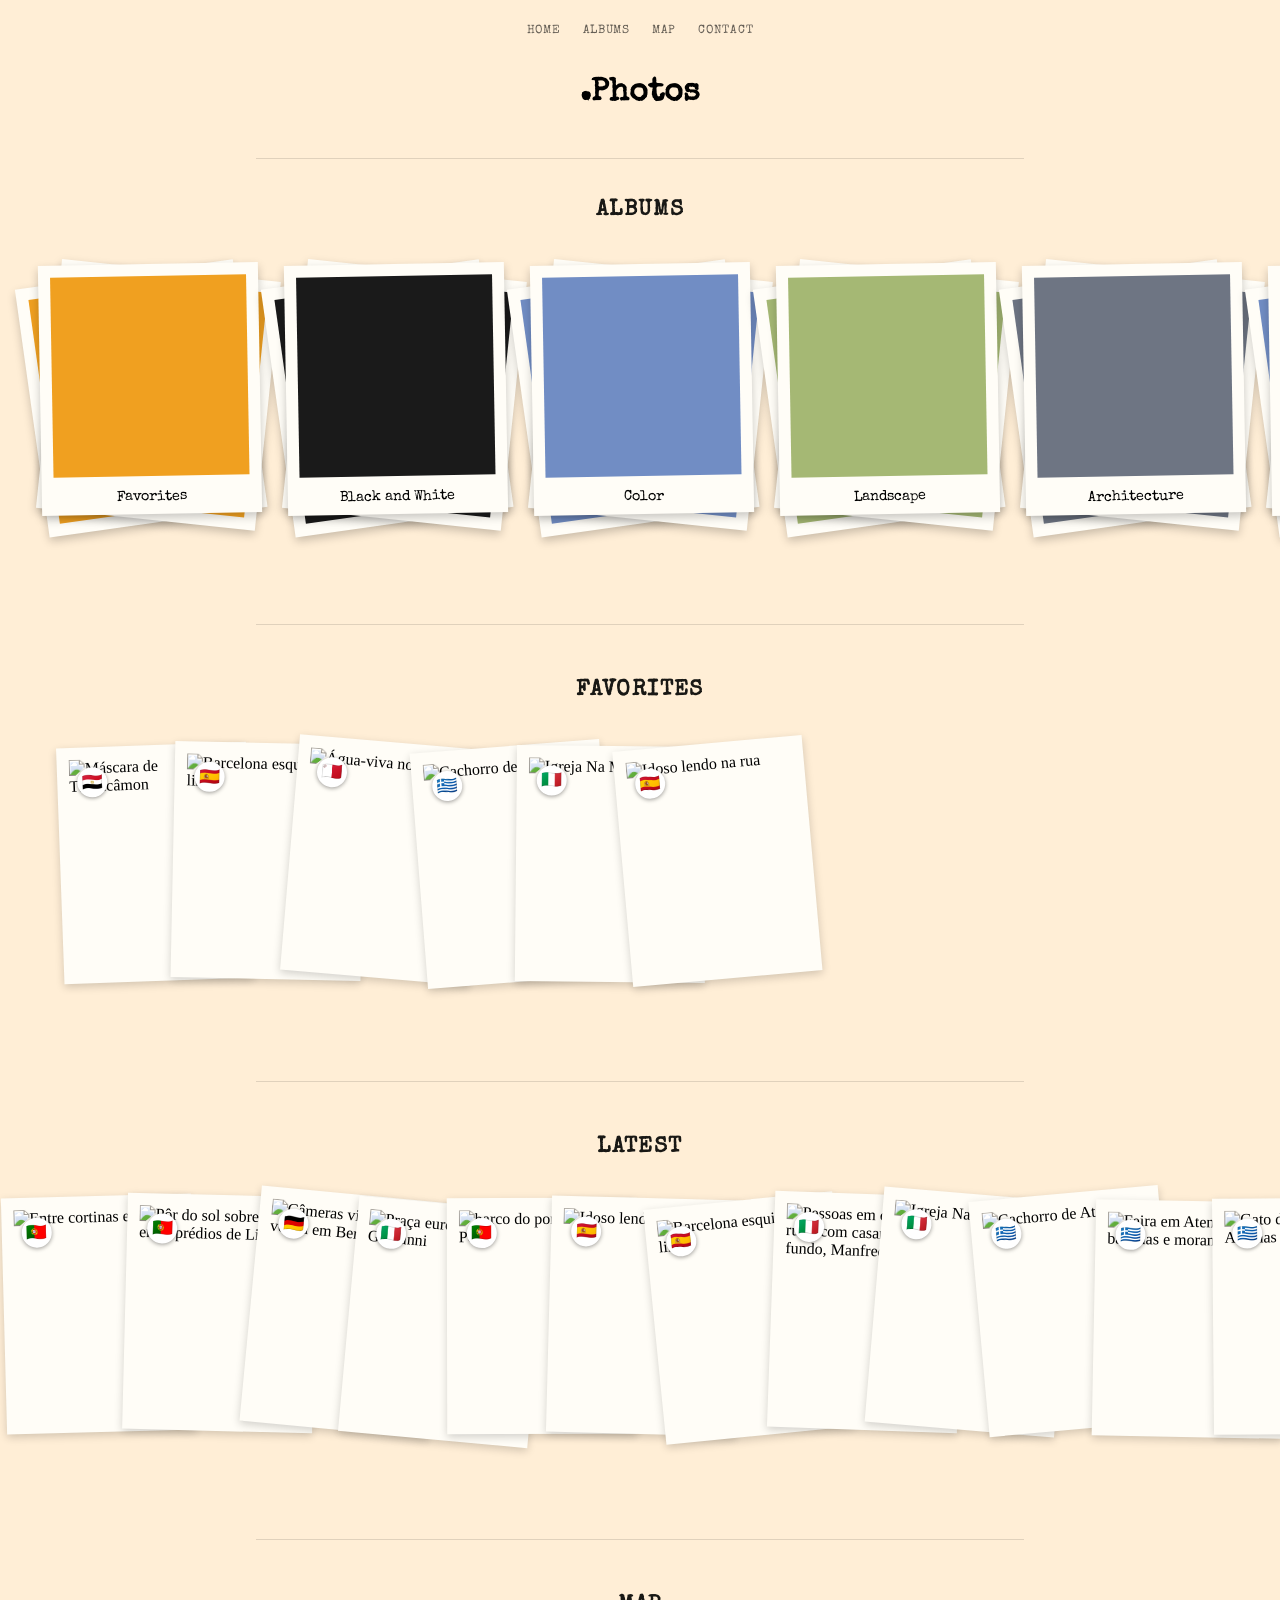
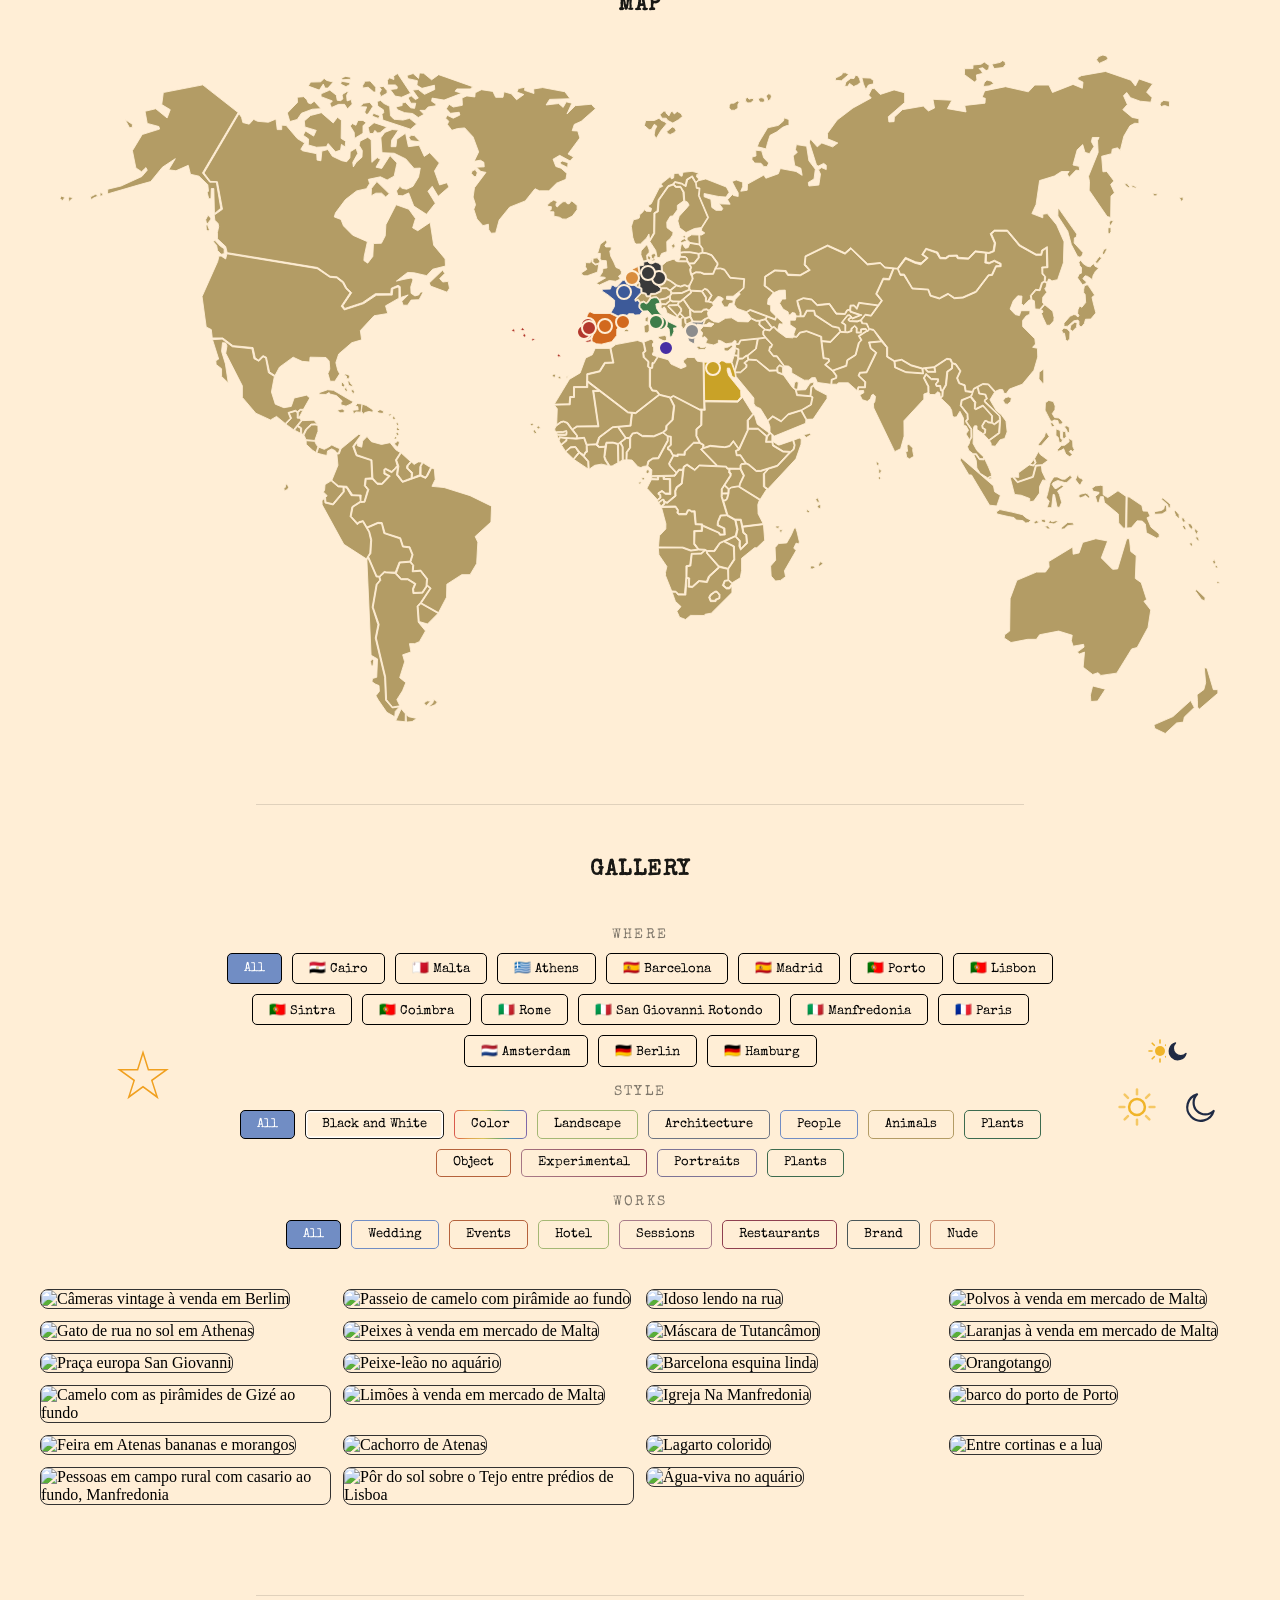
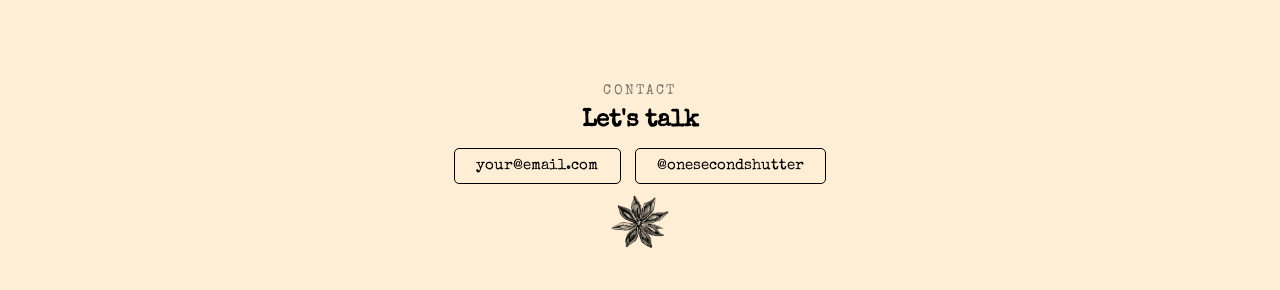
==== commit 80c49c61: "Add foto lisboa cartinas" ====
--- a/index.html
+++ b/index.html
@@ -957,7 +957,12 @@
 
                 <div class="galeria-item">
                     <img src="https://res.cloudinary.com/glecce/image/upload/f_auto,q_auto,w_640/DSC06606.jpg" data-public-id="DSC06606" loading="lazy" alt="Pôr do sol sobre o Tejo entre prédios de Lisboa" data-favorita="false" data-categoria="lisboa" data-estilo="paisagem colorido" data-periodo="dia"
-                        data-data="" data-camera="Sony-A7IV" data-lente="" data-iso="" data-foco="" data-obturador="">
+                        data-data="12/Out/2026" data-camera="Sony-A7IV" data-lente="" data-iso="" data-foco="" data-obturador="">
+                </div>
+
+                <div class="galeria-item">
+                    <img src="https://res.cloudinary.com/glecce/image/upload/f_auto,q_auto,w_640/DSC06920-3.jpg" data-public-id="DSC06920-3" loading="lazy" alt="Entre cortinas e a lua" data-favorita="false" data-categoria="lisboa" data-estilo="arquitetura paisagem colorido" data-periodo="noite"
+                        data-data="14/Out/2026" data-camera="Sony-A7IV" data-lente="" data-iso="" data-foco="" data-obturador="">
                 </div>
 
 
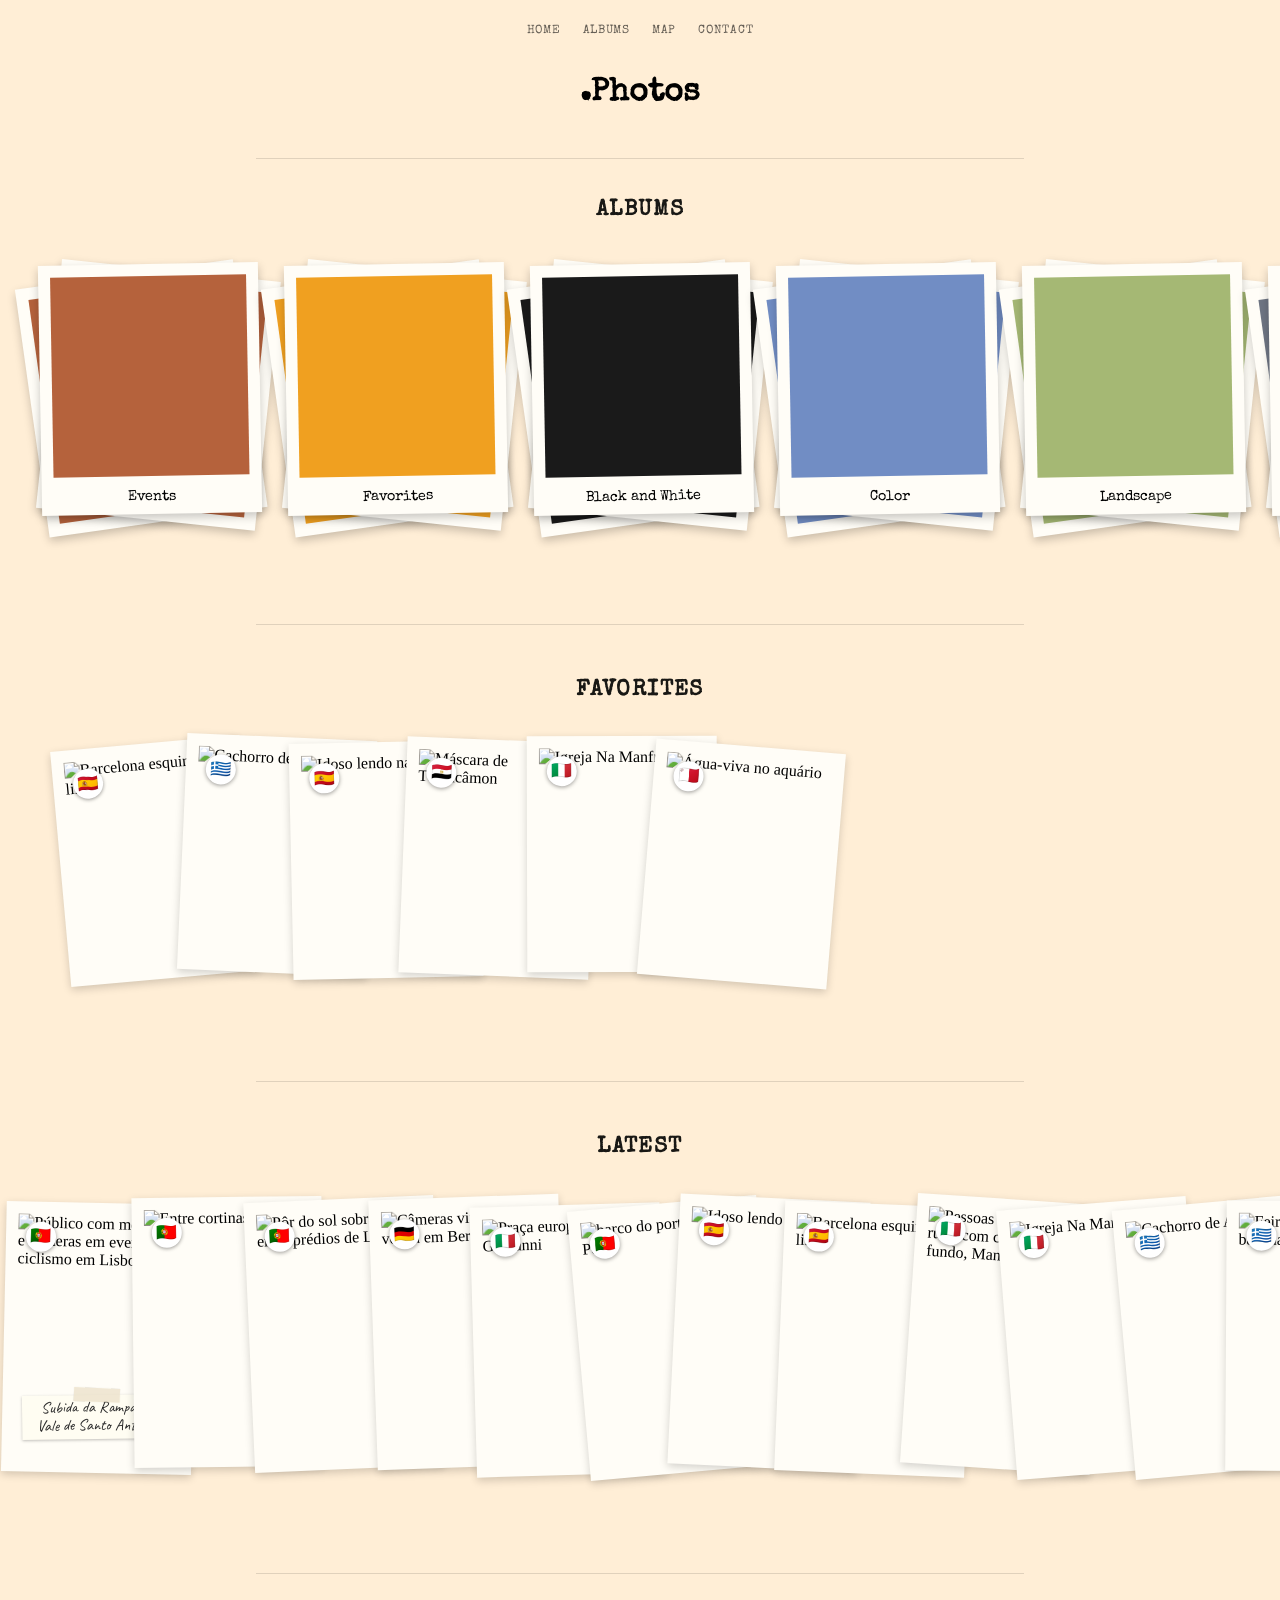
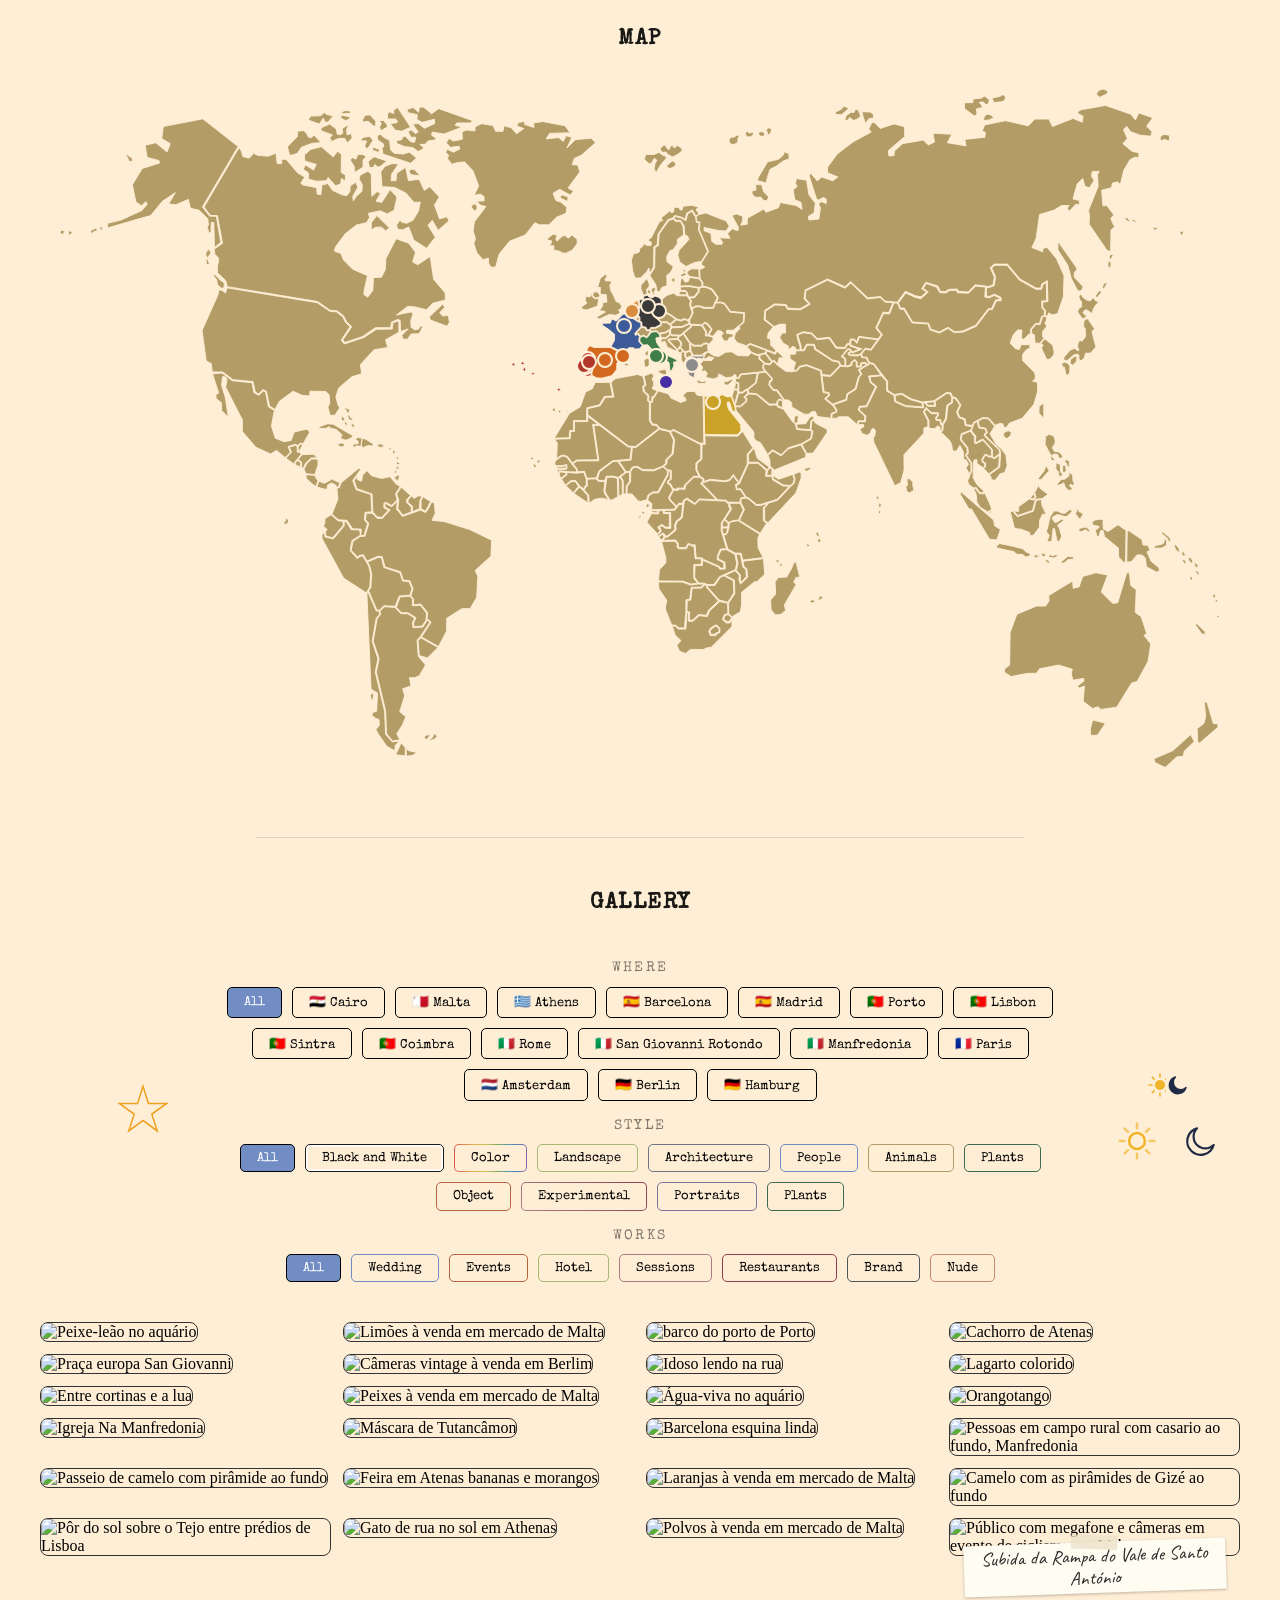
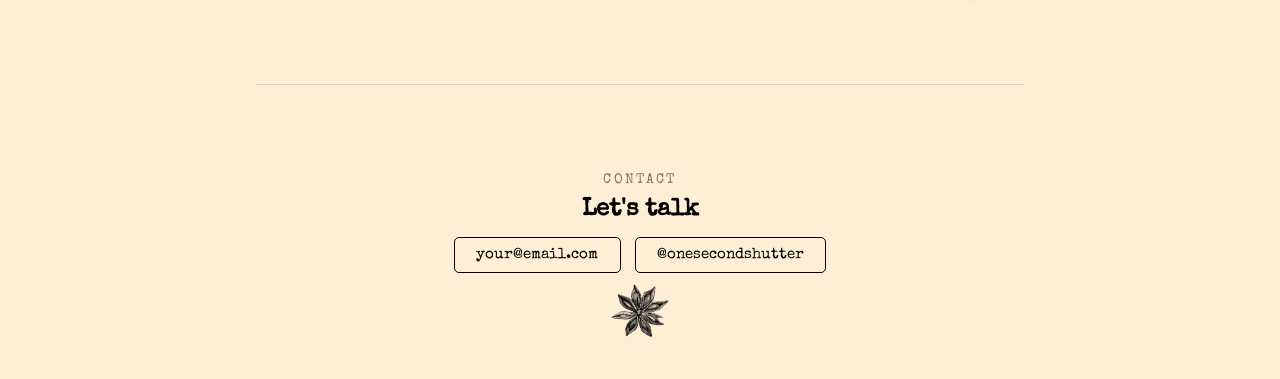
==== commit 3df0d73e: "Foto de evento da rampa" ====
--- a/index.html
+++ b/index.html
@@ -965,6 +965,11 @@
                         data-data="14/Out/2026" data-camera="Sony-A7IV" data-lente="" data-iso="" data-foco="" data-obturador="">
                 </div>
 
+                <div class="galeria-item">
+                    <img src="https://res.cloudinary.com/glecce/image/upload/f_auto,q_auto,w_640/DSC06197-2.jpg" data-public-id="DSC06197-2" loading="lazy" alt="Público com megafone e câmeras em evento de ciclismo em Lisboa" data-legenda="Subida da Rampa do Vale de Santo António" data-favorita="false" data-categoria="lisboa" data-album="festa" data-estilo="preto-e-branco humano" data-periodo="dia"
+                        data-data="11/Out/2026" data-camera="Sony-A7IV" data-lente="" data-iso="" data-foco="" data-obturador="">
+                </div>
+
 
             </div>
 
--- a/style.css
+++ b/style.css
@@ -1,4 +1,4 @@
-@import url('https://fonts.googleapis.com/css2?family=Special+Elite&display=swap');
+@import url('https://fonts.googleapis.com/css2?family=Special+Elite&family=Caveat:wght@500&display=swap');
 
 :root {
     --color-principal: #a5b874;
@@ -672,6 +672,42 @@
     left: 20px;
 }
 
+.etiqueta-foto {
+    position: relative;
+    z-index: 3;
+    display: block;
+    width: fit-content;
+    max-width: 90%;
+    margin: -14px auto 0;
+    padding: 3px 14px 4px;
+    background-color: #fffdf2;
+    color: #2b2b2b;
+    font-family: 'Caveat', 'Bradley Hand', cursive;
+    font-size: 1.2rem;
+    line-height: 1.15;
+    text-align: center;
+    transform: rotate(-2deg);
+    box-shadow: 0 1px 3px rgba(0, 0, 0, 0.25);
+    pointer-events: none;
+}
+
+.etiqueta-foto::before {
+    content: "";
+    position: absolute;
+    top: -7px;
+    left: 50%;
+    width: 46px;
+    height: 14px;
+    transform: translateX(-50%) rotate(3deg);
+    background-color: rgba(235, 225, 200, 0.75);
+    box-shadow: 0 0 1px rgba(0, 0, 0, 0.15);
+}
+
+.polaroid .etiqueta-foto {
+    font-size: 1rem;
+    margin-top: -10px;
+}
+
 .albuns-carrossel {
     gap: 26px;
     padding: 24px 40px 60px;
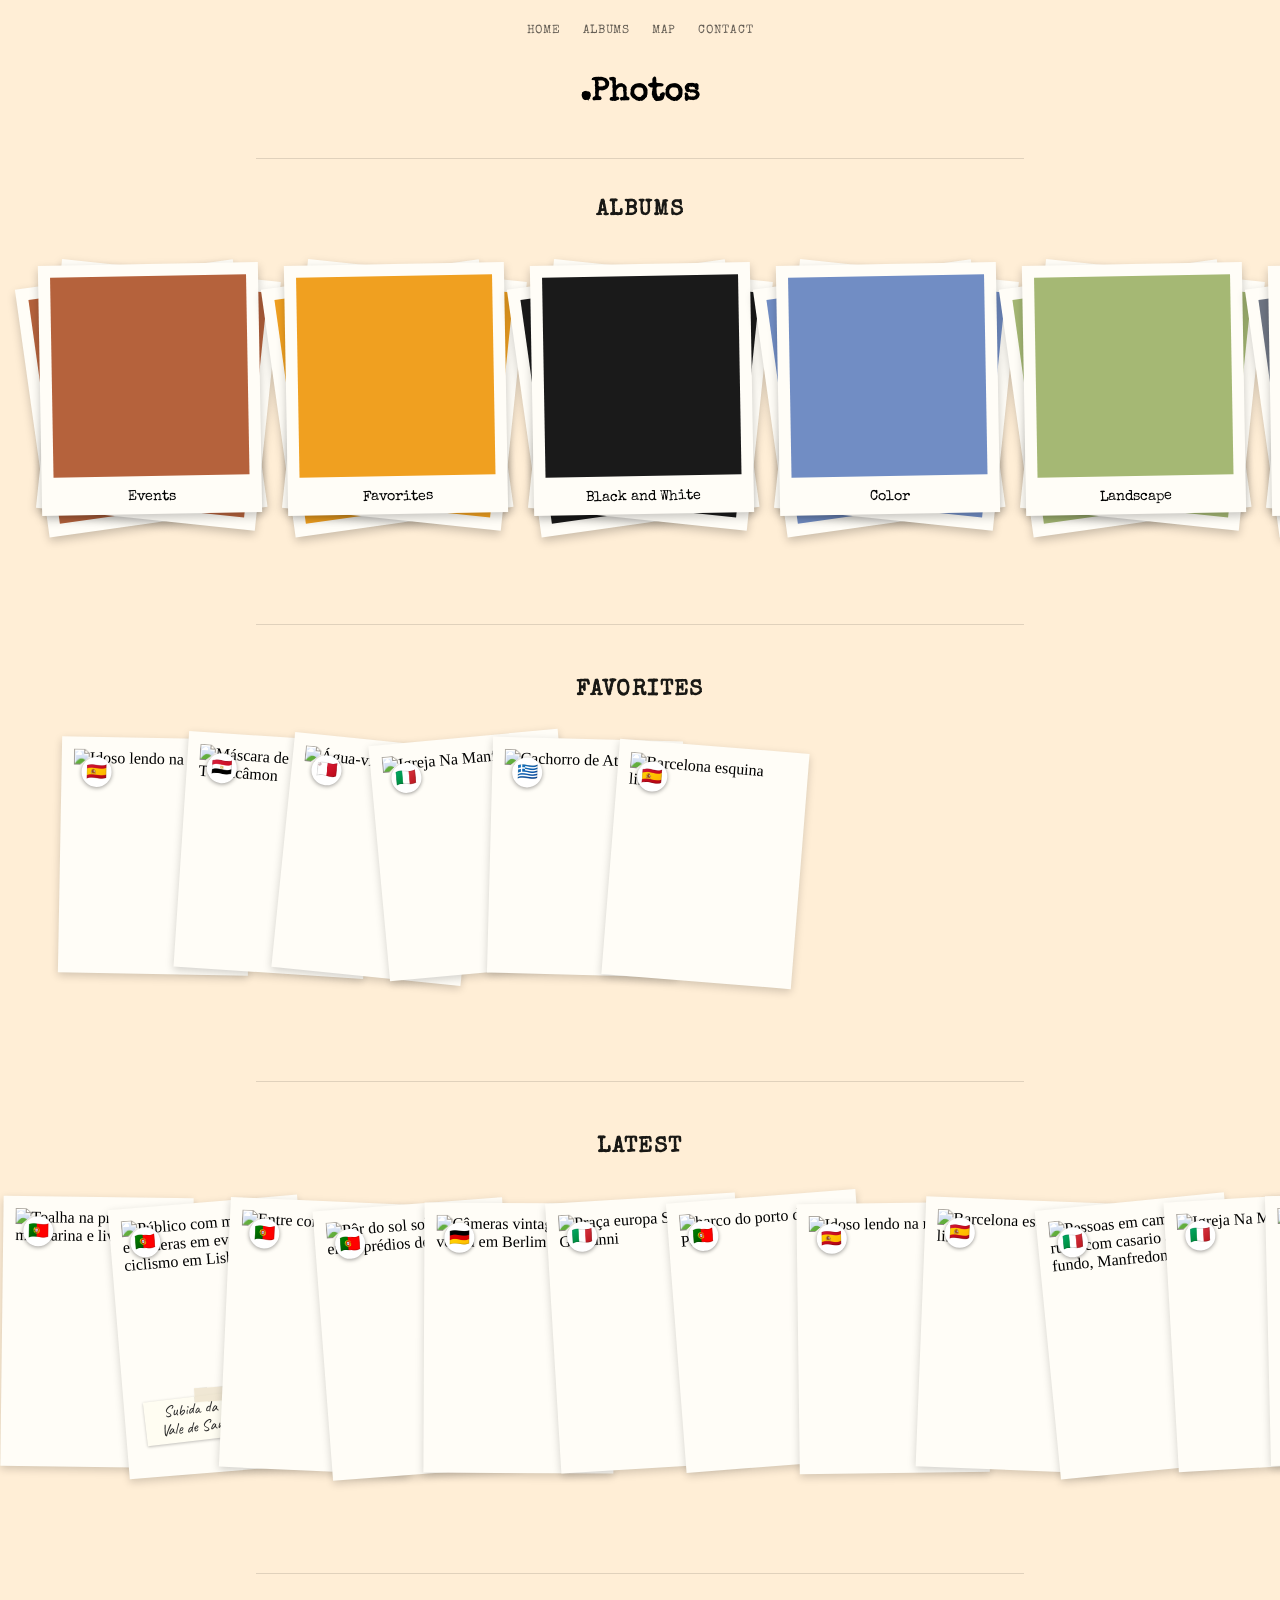
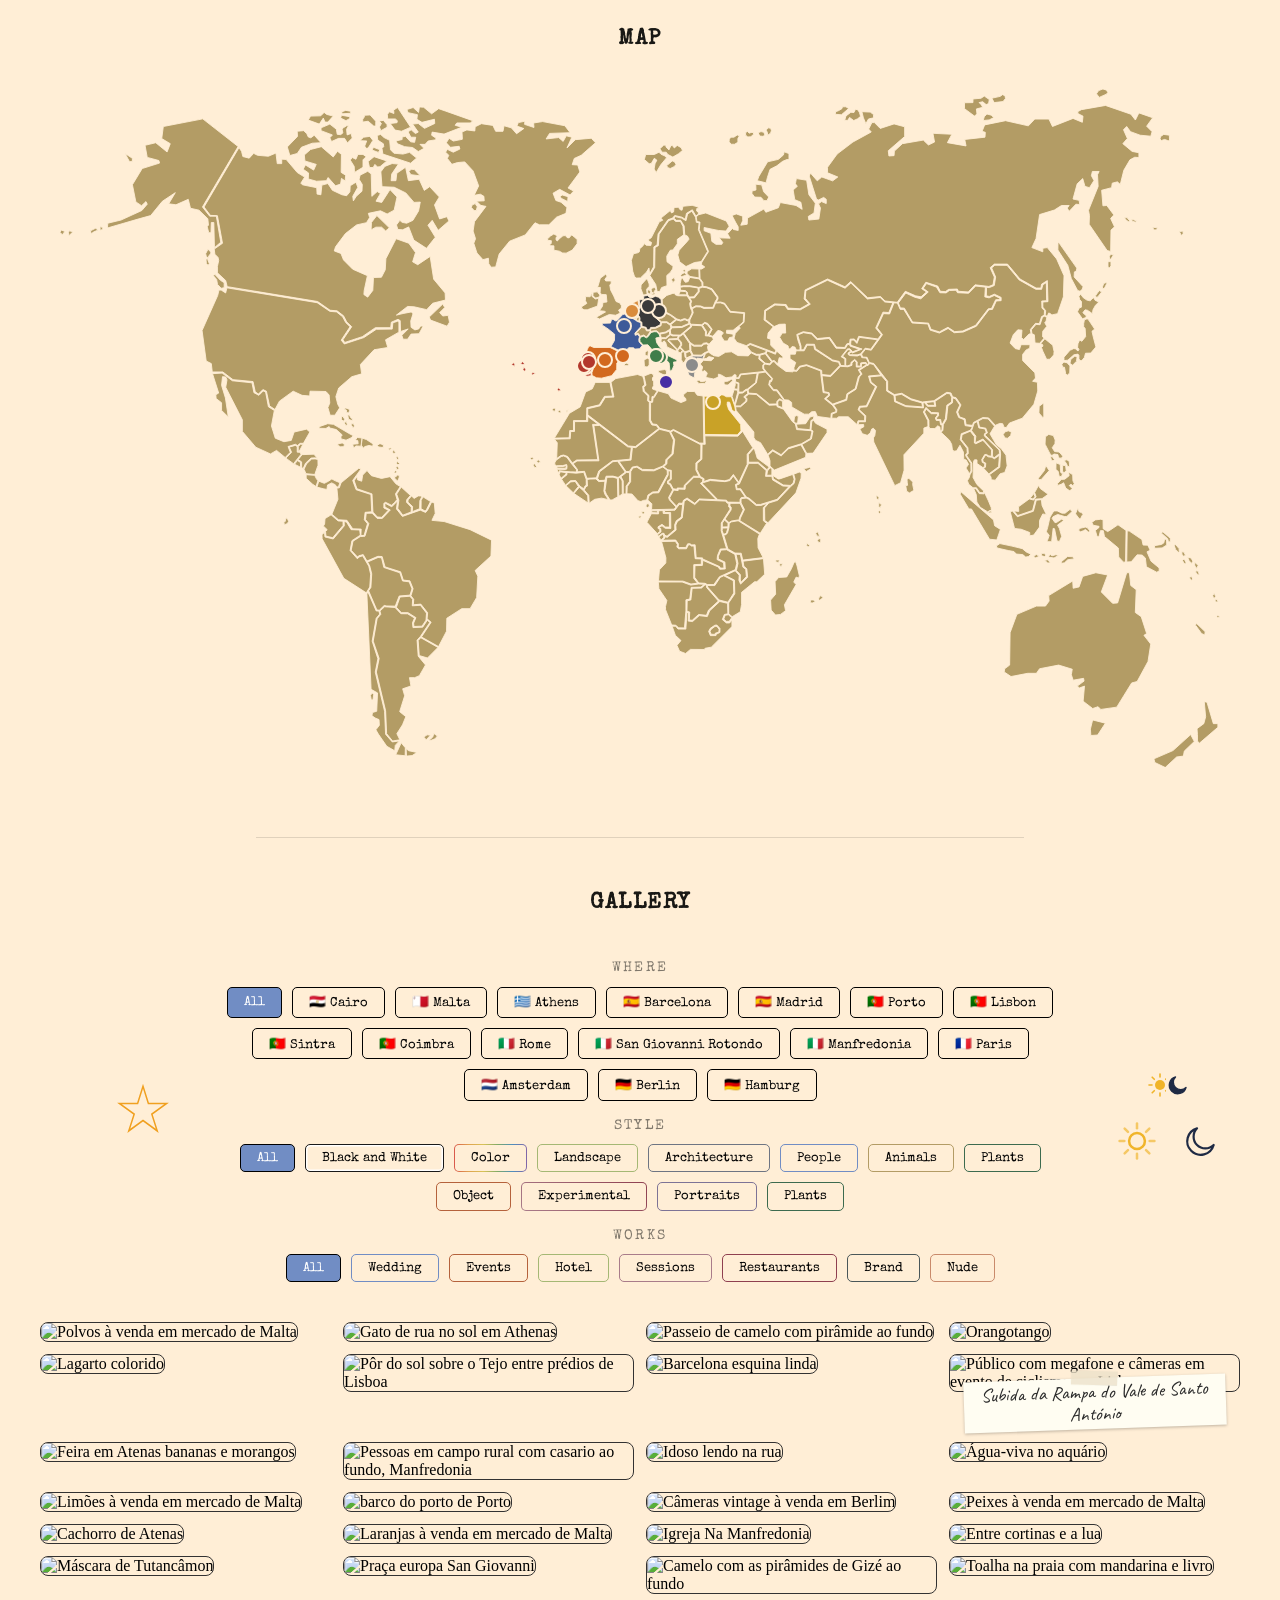
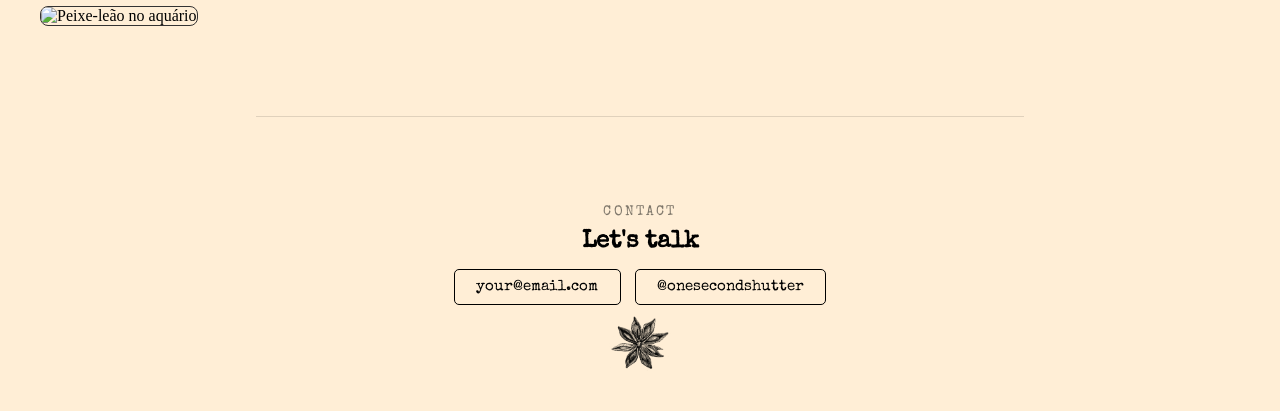
==== commit a1e3438c: "Add nova foto Praia com obejtos na toalha" ====
--- a/index.html
+++ b/index.html
@@ -970,6 +970,11 @@
                         data-data="11/Out/2026" data-camera="Sony-A7IV" data-lente="" data-iso="" data-foco="" data-obturador="">
                 </div>
 
+                <div class="galeria-item">
+                    <img src="https://res.cloudinary.com/glecce/image/upload/f_auto,q_auto,w_640/DSC07105.jpg" data-public-id="DSC07105" loading="lazy" alt="Toalha na praia com mandarina e livro" data-favorita="false" data-categoria="lisboa" data-estilo="objeto colorido" data-periodo="dia"
+                        data-data="15/Out/2026" data-camera="Sony-A7IV" data-lente="" data-iso="" data-foco="" data-obturador="">
+                </div>
+
 
             </div>
 
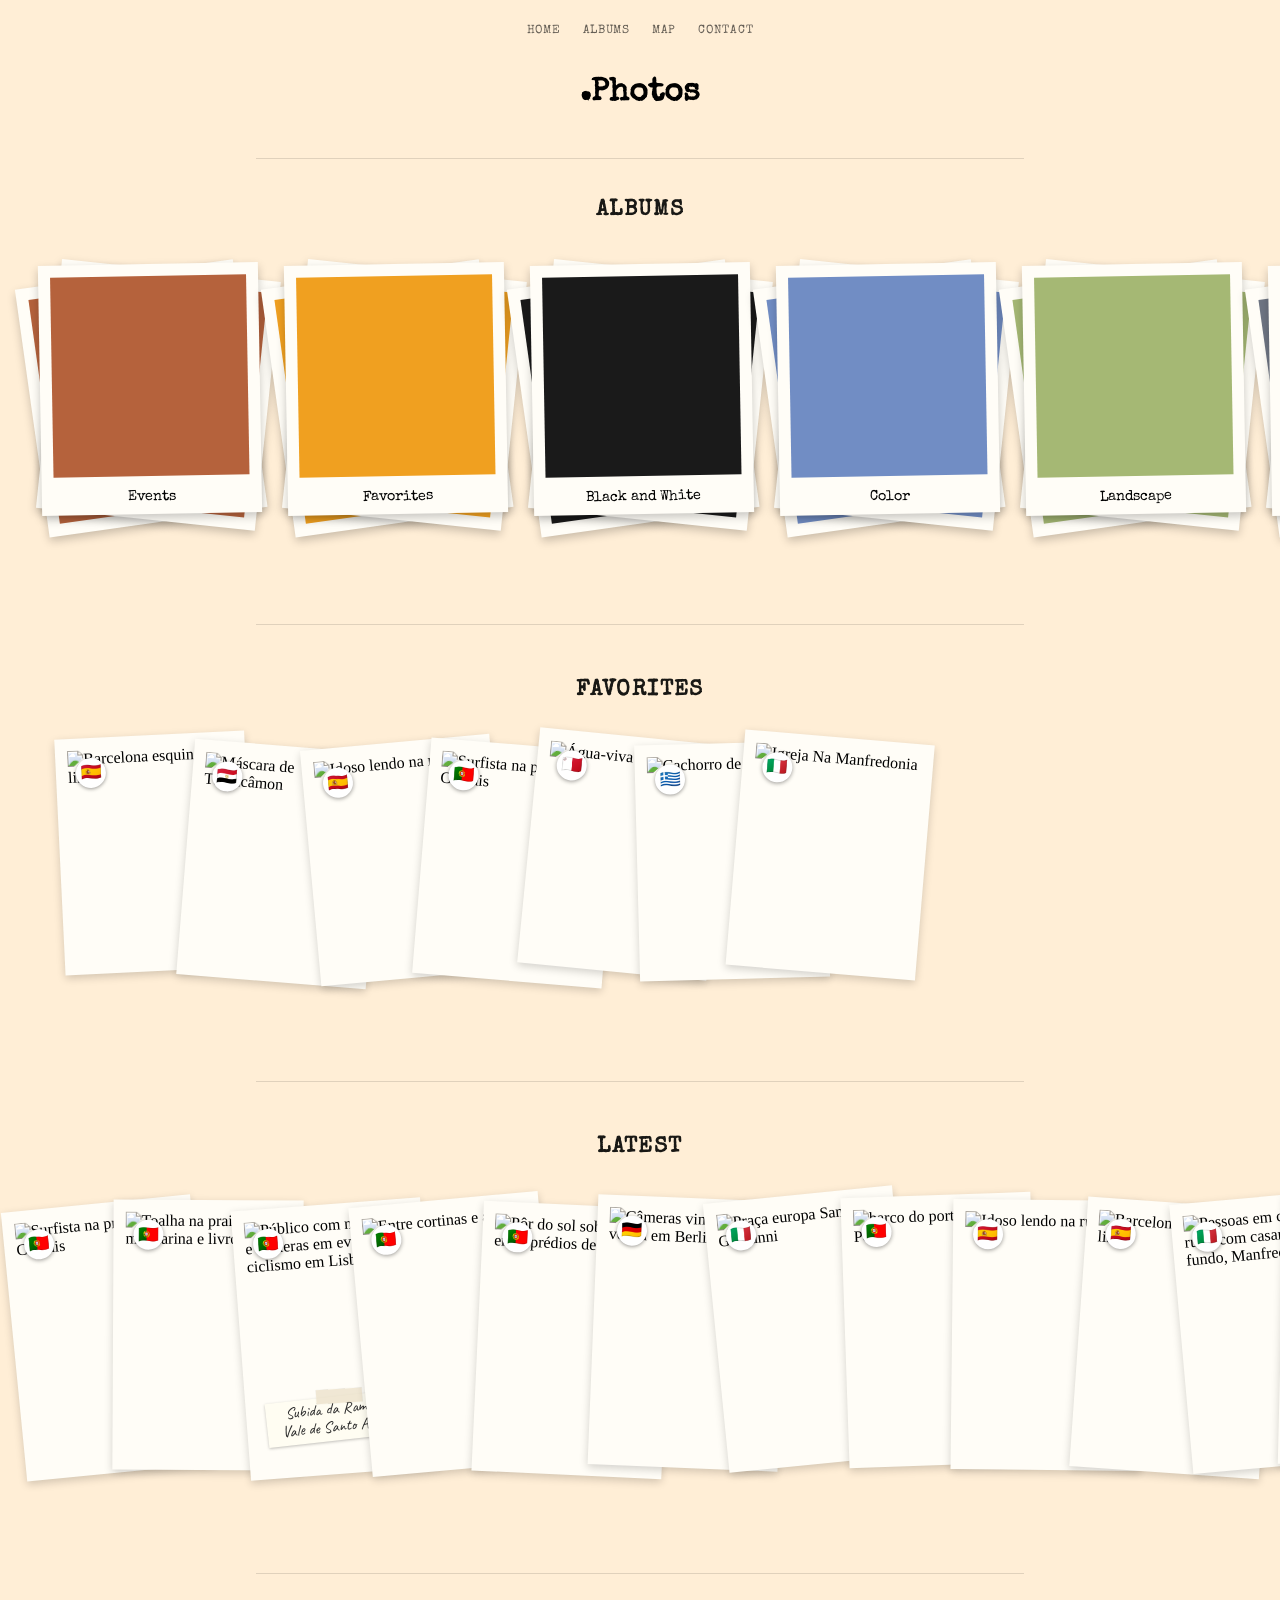
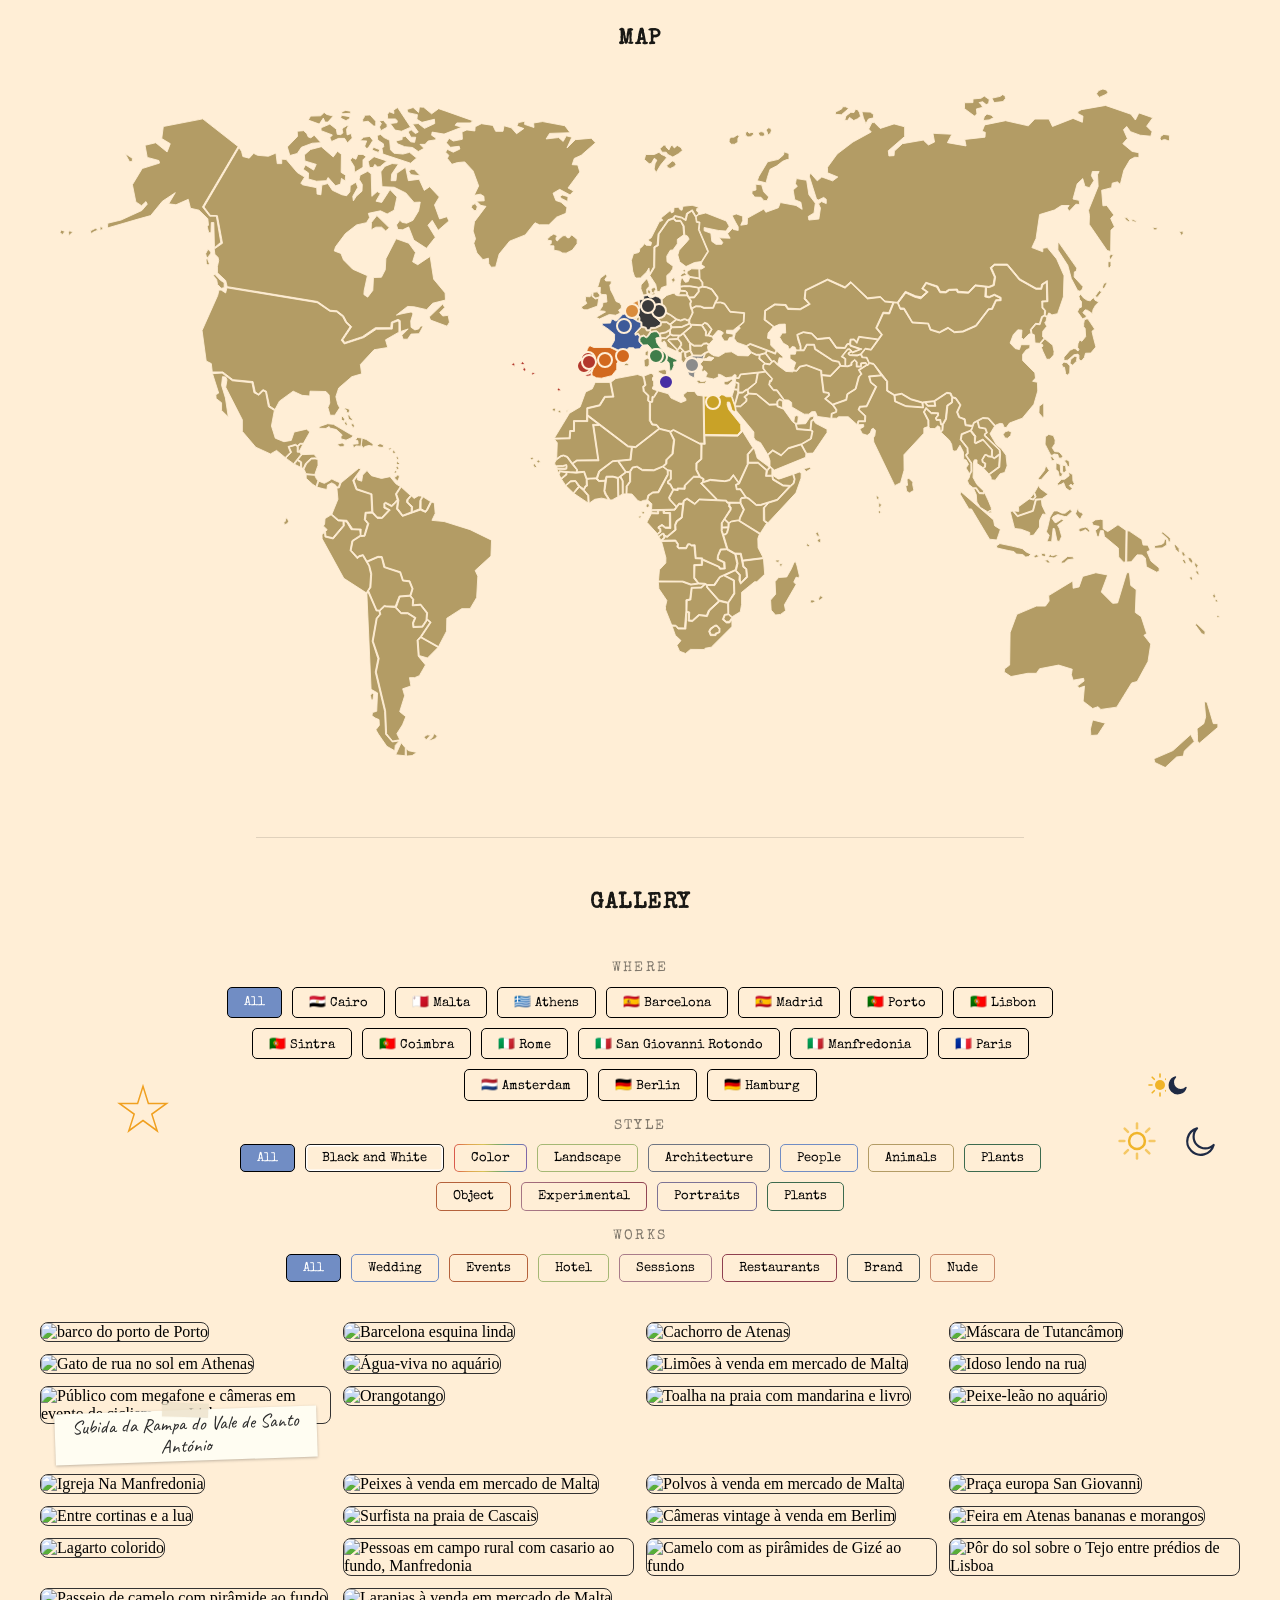
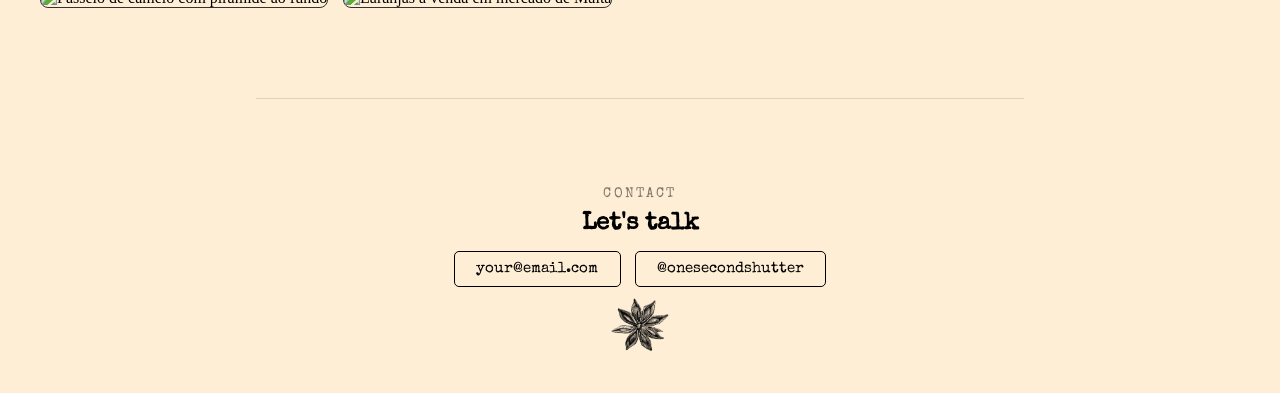
==== commit 3f531631: "Add nova foto Surfista na Praia" ====
--- a/index.html
+++ b/index.html
@@ -975,6 +975,11 @@
                         data-data="15/Out/2026" data-camera="Sony-A7IV" data-lente="" data-iso="" data-foco="" data-obturador="">
                 </div>
 
+                <div class="galeria-item">
+                    <img src="https://res.cloudinary.com/glecce/image/upload/f_auto,q_auto,w_640/DSC07079.jpg" data-public-id="DSC07079" loading="lazy" alt="Surfista na praia de Cascais" data-favorita="true" data-categoria="lisboa" data-estilo="paisagem humano colorido" data-periodo="dia"
+                        data-data="15/Out/2026" data-camera="Sony-A7IV" data-lente="" data-iso="" data-foco="" data-obturador="">
+                </div>
+
 
             </div>
 
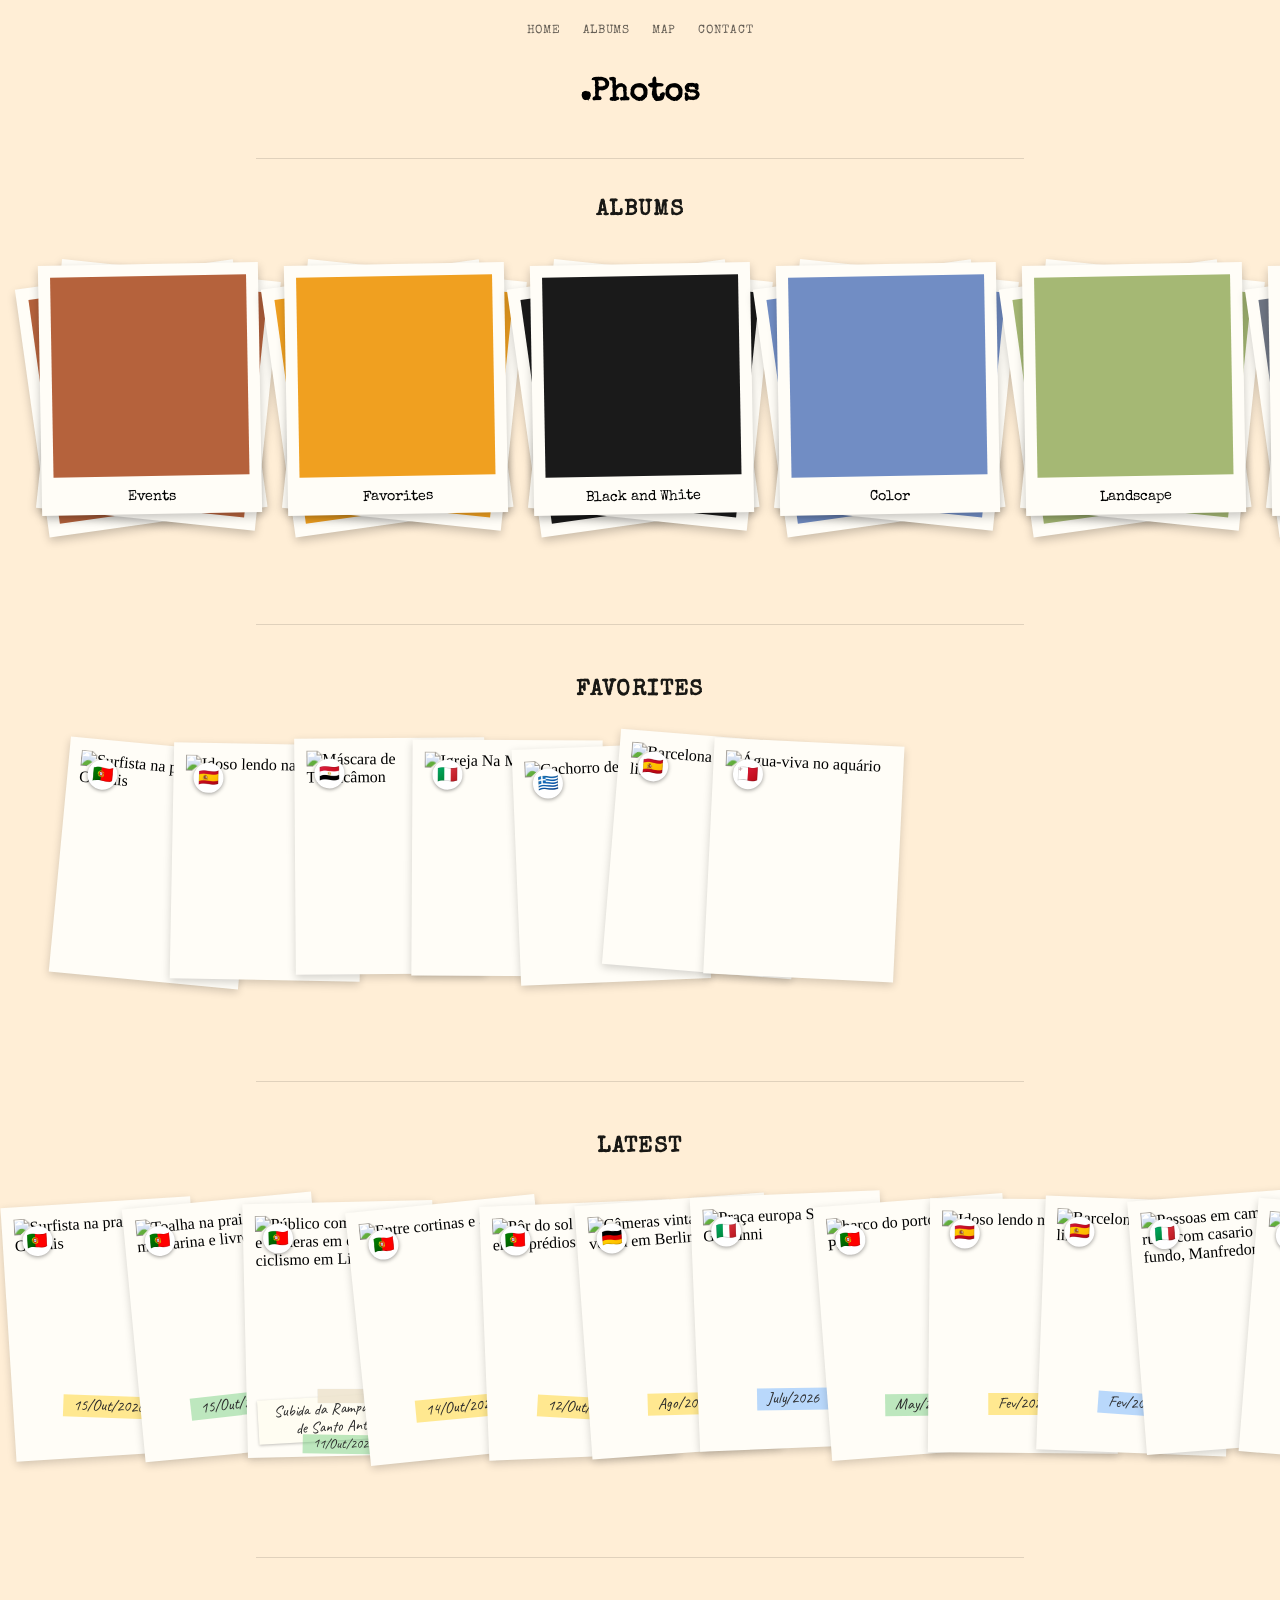
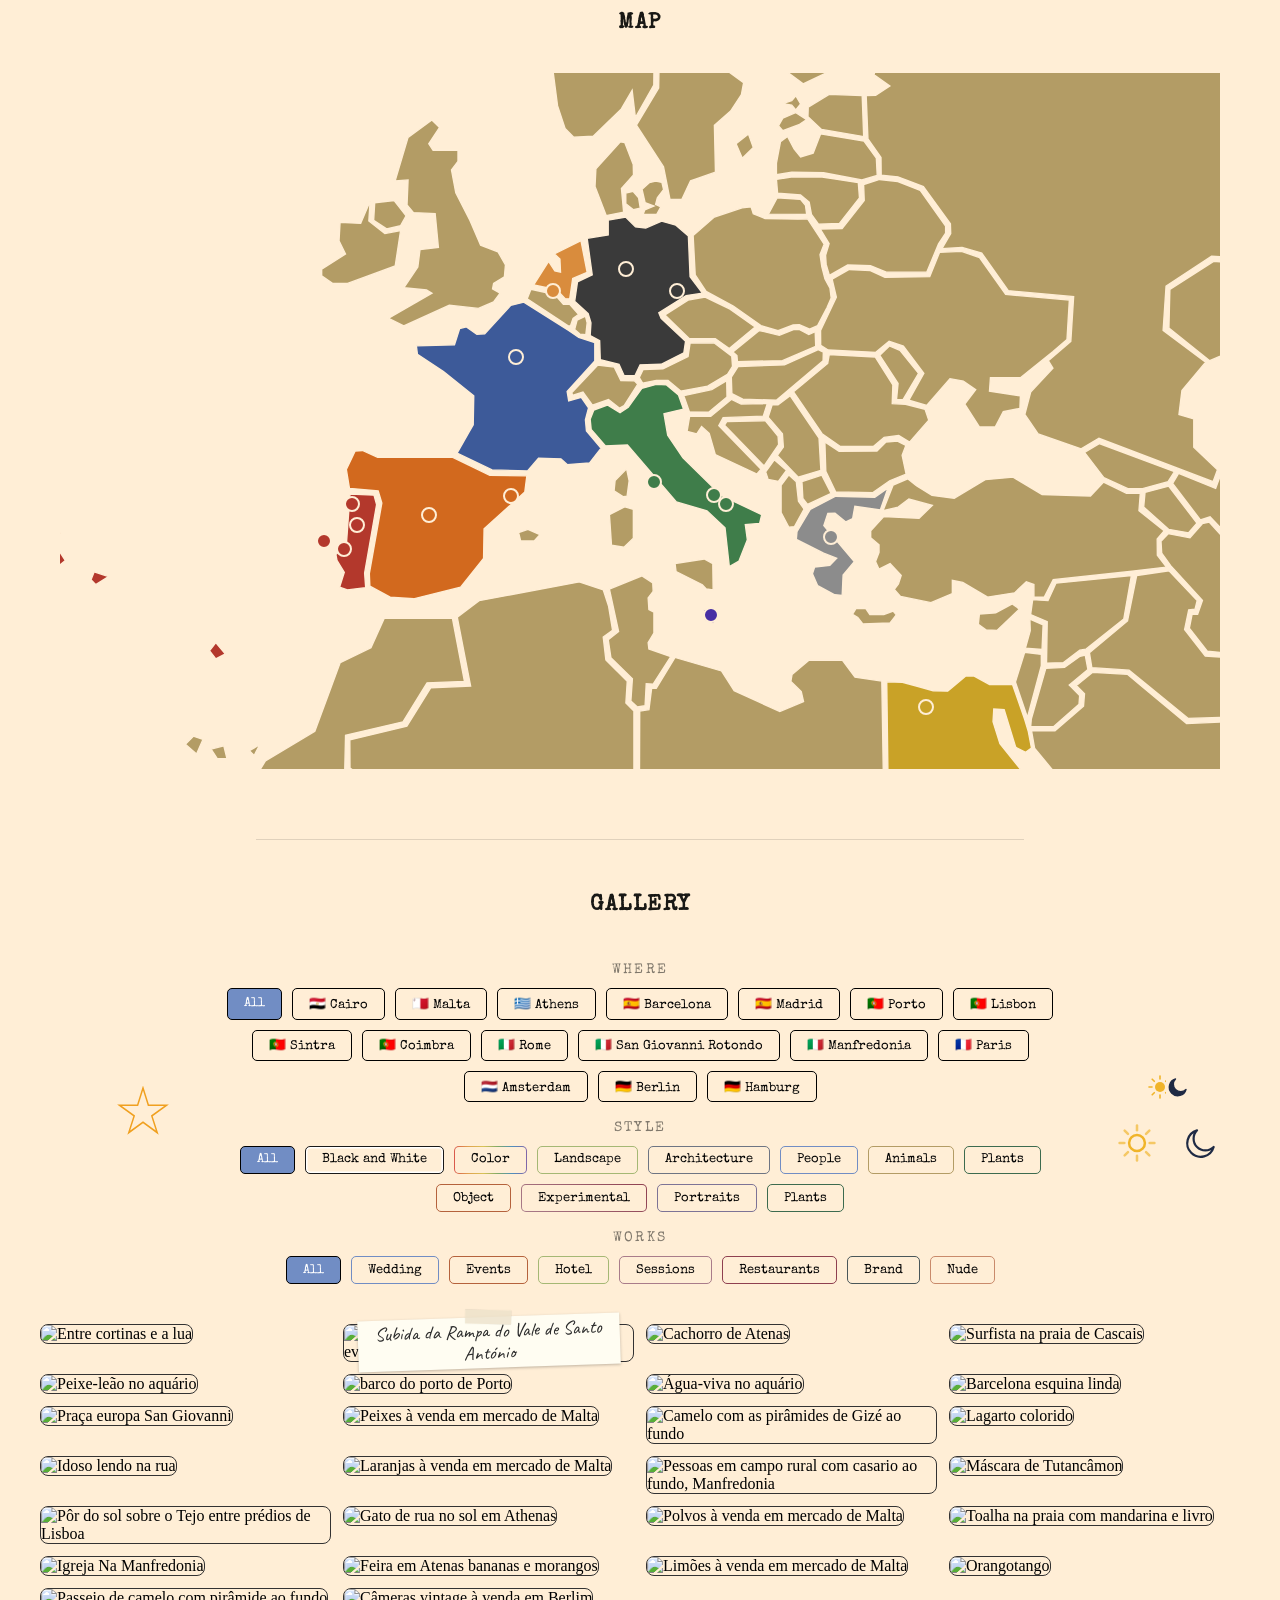
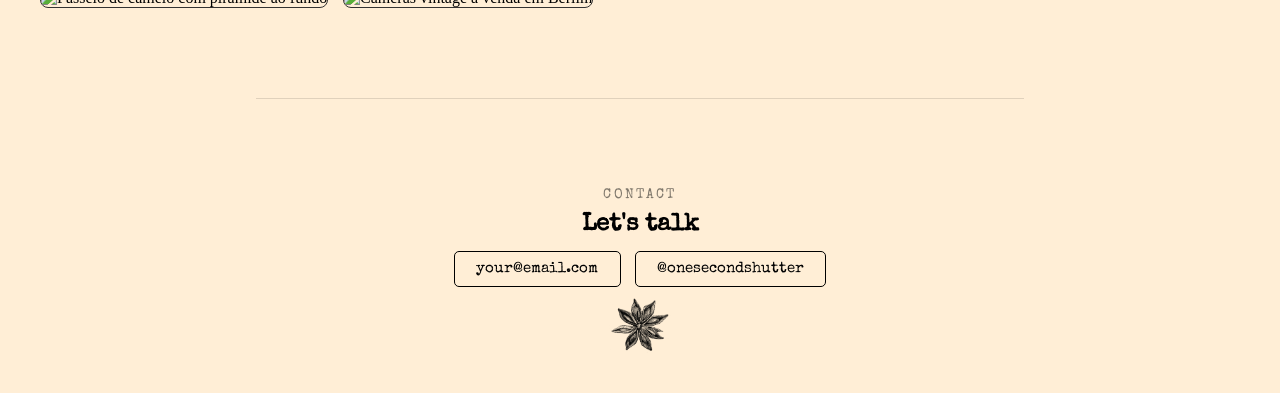
==== commit 92bb8392: "Mudanças no layout" ====
--- a/index.html
+++ b/index.html
@@ -217,7 +217,7 @@
                  xmlns:xlink="http://www.w3.org/1999/xlink"
                  x="0px"
                  y="0px"
-                 viewBox="30.767 241.591 784.077 458.627"
+                 viewBox="345 360 170 102"
                  id="mapa-svg">
             <title>Mapa mundi</title>
             <desc>Baseado em Simple World Map de Al MacDonald e Fritz Lekschas (CC BY-SA 3.0)</desc>
@@ -612,112 +612,112 @@
                 <path id="zw" d="M468.52,578.226l7.755,8.757l5.946,1.513l3.984-6.248l-0.312-8.281l-6.465-3.337l-2.431,1.098l-3.62,5.524l-5.014-0.053L468.52,578.226L468.52,578.226z"/>
             </g>
             </svg>
-            <button class="mapa-pin" data-filtro="malta" style="left: 52.24%; top: 43.15%;" aria-label="See photos from Malta">
+            <button class="mapa-pin" data-filtro="malta" style="left: 56.1%; top: 77.93%;" aria-label="See photos from Malta">
                 <span class="mapa-pin-ponto"></span>
                 <span class="mapa-pin-preview">
                     <img class="mapa-pin-preview-img" data-preview="malta" src="" alt="">
                     <span class="mapa-pin-preview-label">Malta</span>
                 </span>
             </button>
-            <button class="mapa-pin" data-filtro="cairo" style="left: 56.27%; top: 46.09%;" aria-label="See photos from Cairo">
+            <button class="mapa-pin" data-filtro="cairo" style="left: 74.69%; top: 91.15%;" aria-label="See photos from Cairo">
                 <span class="mapa-pin-ponto"></span>
                 <span class="mapa-pin-preview">
                     <img class="mapa-pin-preview-img" data-preview="cairo" src="" alt="">
                     <span class="mapa-pin-preview-label">Cairo</span>
                 </span>
             </button>
-            <button class="mapa-pin" data-filtro="atenas" style="left: 54.49%; top: 40.64%;" aria-label="See photos from Athens">
+            <button class="mapa-pin" data-filtro="atenas" style="left: 66.48%; top: 66.64%;" aria-label="See photos from Athens">
                 <span class="mapa-pin-ponto"></span>
                 <span class="mapa-pin-preview">
                     <img class="mapa-pin-preview-img" data-preview="atenas" src="" alt="">
                     <span class="mapa-pin-preview-label">Athens</span>
                 </span>
             </button>
-            <button class="mapa-pin" data-filtro="barcelona" style="left: 48.51%; top: 39.33%;" aria-label="See photos from Barcelona">
+            <button class="mapa-pin" data-filtro="barcelona" style="left: 38.9%; top: 60.75%;" aria-label="See photos from Barcelona">
                 <span class="mapa-pin-ponto"></span>
                 <span class="mapa-pin-preview">
                     <img class="mapa-pin-preview-img" data-preview="barcelona" src="" alt="">
                     <span class="mapa-pin-preview-label">Barcelona</span>
                 </span>
             </button>
-            <button class="mapa-pin" data-filtro="madrid" style="left: 46.97%; top: 39.94%;" aria-label="See photos from Madrid">
+            <button class="mapa-pin" data-filtro="madrid" style="left: 31.79%; top: 63.5%;" aria-label="See photos from Madrid">
                 <span class="mapa-pin-ponto"></span>
                 <span class="mapa-pin-preview">
                     <img class="mapa-pin-preview-img" data-preview="madrid" src="" alt="">
                     <span class="mapa-pin-preview-label">Madrid</span>
                 </span>
             </button>
-            <button class="mapa-pin" data-filtro="porto" style="left: 45.53%; top: 39.85%;" aria-label="See photos from Porto">
+            <button class="mapa-pin" data-filtro="porto" style="left: 25.15%; top: 61.9%;" aria-label="See photos from Porto">
                 <span class="mapa-pin-ponto"></span>
                 <span class="mapa-pin-preview">
                     <img class="mapa-pin-preview-img" data-preview="porto" src="" alt="">
                     <span class="mapa-pin-preview-label">Porto</span>
                 </span>
             </button>
-            <button class="mapa-pin" data-filtro="sangiovanni" style="left: 51.43%; top: 39.33%;" aria-label="See photos from San Giovanni Rotondo">
+            <button class="mapa-pin" data-filtro="sangiovanni" style="left: 56.4%; top: 60.6%;" aria-label="See photos from San Giovanni Rotondo">
                 <span class="mapa-pin-ponto"></span>
                 <span class="mapa-pin-preview">
                     <img class="mapa-pin-preview-img" data-preview="sangiovanni" src="" alt="">
                     <span class="mapa-pin-preview-label">San Giovanni Rotondo</span>
                 </span>
             </button>
-            <button class="mapa-pin" data-filtro="manfredonia" style="left: 51.75%; top: 39.55%;" aria-label="See photos from Manfredonia">
+            <button class="mapa-pin" data-filtro="manfredonia" style="left: 57.45%; top: 61.9%;" aria-label="See photos from Manfredonia">
                 <span class="mapa-pin-ponto"></span>
                 <span class="mapa-pin-preview">
                     <img class="mapa-pin-preview-img" data-preview="manfredonia" src="" alt="">
                     <span class="mapa-pin-preview-label">Manfredonia</span>
                 </span>
             </button>
-            <button class="mapa-pin" data-filtro="paris" style="left: 48.6%; top: 34.9%;" aria-label="See photos from Paris">
+            <button class="mapa-pin" data-filtro="paris" style="left: 39.31%; top: 40.84%;" aria-label="See photos from Paris">
                 <span class="mapa-pin-ponto"></span>
                 <span class="mapa-pin-preview">
                     <img class="mapa-pin-preview-img" data-preview="paris" src="" alt="">
                     <span class="mapa-pin-preview-label">Paris</span>
                 </span>
             </button>
-            <button class="mapa-pin" data-filtro="amsterdam" style="left: 49.3%; top: 32.8%;" aria-label="See photos from Amsterdam">
+            <button class="mapa-pin" data-filtro="amsterdam" style="left: 42.54%; top: 31.39%;" aria-label="See photos from Amsterdam">
                 <span class="mapa-pin-ponto"></span>
                 <span class="mapa-pin-preview">
                     <img class="mapa-pin-preview-img" data-preview="amsterdam" src="" alt="">
                     <span class="mapa-pin-preview-label">Amsterdam</span>
                 </span>
             </button>
-            <button class="mapa-pin" data-filtro="berlim" style="left: 51.6%; top: 32.8%;" aria-label="See photos from Berlin">
+            <button class="mapa-pin" data-filtro="berlim" style="left: 53.15%; top: 31.39%;" aria-label="See photos from Berlin">
                 <span class="mapa-pin-ponto"></span>
                 <span class="mapa-pin-preview">
                     <img class="mapa-pin-preview-img" data-preview="berlim" src="" alt="">
                     <span class="mapa-pin-preview-label">Berlin</span>
                 </span>
             </button>
-            <button class="mapa-pin" data-filtro="lisboa" style="left: 45.38%; top: 41.03%;" aria-label="See photos from Lisbon">
+            <button class="mapa-pin" data-filtro="lisboa" style="left: 24.46%; top: 68.4%;" aria-label="See photos from Lisbon">
                 <span class="mapa-pin-ponto"></span>
                 <span class="mapa-pin-preview">
                     <img class="mapa-pin-preview-img" data-preview="lisboa" src="" alt="">
                     <span class="mapa-pin-preview-label">Lisbon</span>
                 </span>
             </button>
-            <button class="mapa-pin" data-filtro="sintra" style="left: 45.15%; top: 40.85%;" aria-label="See photos from Sintra">
+            <button class="mapa-pin" data-filtro="sintra" style="left: 22.75%; top: 67.2%;" aria-label="See photos from Sintra">
                 <span class="mapa-pin-ponto"></span>
                 <span class="mapa-pin-preview">
                     <img class="mapa-pin-preview-img" data-preview="sintra" src="" alt="">
                     <span class="mapa-pin-preview-label">Sintra</span>
                 </span>
             </button>
-            <button class="mapa-pin" data-filtro="coimbra" style="left: 45.62%; top: 40.25%;" aria-label="See photos from Coimbra">
+            <button class="mapa-pin" data-filtro="coimbra" style="left: 25.57%; top: 64.89%;" aria-label="See photos from Coimbra">
                 <span class="mapa-pin-ponto"></span>
                 <span class="mapa-pin-preview">
                     <img class="mapa-pin-preview-img" data-preview="coimbra" src="" alt="">
                     <span class="mapa-pin-preview-label">Coimbra</span>
                 </span>
             </button>
-            <button class="mapa-pin" data-filtro="hamburgo" style="left: 50.66%; top: 32.07%;" aria-label="See photos from Hamburg">
+            <button class="mapa-pin" data-filtro="hamburgo" style="left: 48.81%; top: 28.11%;" aria-label="See photos from Hamburg">
                 <span class="mapa-pin-ponto"></span>
                 <span class="mapa-pin-preview">
                     <img class="mapa-pin-preview-img" data-preview="hamburgo" src="" alt="">
                     <span class="mapa-pin-preview-label">Hamburg</span>
                 </span>
             </button>
-            <button class="mapa-pin" data-filtro="roma" style="left: 51.35%; top: 39.37%;" aria-label="See photos from Rome">
+            <button class="mapa-pin" data-filtro="roma" style="left: 51.2%; top: 58.7%;" aria-label="See photos from Rome">
                 <span class="mapa-pin-ponto"></span>
                 <span class="mapa-pin-preview">
                     <img class="mapa-pin-preview-img" data-preview="roma" src="" alt="">
--- a/style.css
+++ b/style.css
@@ -703,9 +703,69 @@
     box-shadow: 0 0 1px rgba(0, 0, 0, 0.15);
 }
 
+.galeria-item .etiqueta-foto {
+    position: absolute;
+    left: 50%;
+    bottom: -6px;
+    width: max-content;
+    margin: 0;
+    transform: translateX(-50%) rotate(-2deg);
+    transition: transform 0.2s ease;
+}
+
+/* a foto (300px) cresce 5% a partir do centro, então a borda de baixo desce 7.5px */
+.galeria-item:has(img:hover) .etiqueta-foto {
+    transform: translateX(-50%) translateY(7.5px) rotate(-2deg) scale(1.05);
+}
+
+.polaroid-etiquetas {
+    background-color: transparent;
+    display: flex;
+    flex-direction: column;
+    align-items: center;
+    margin-top: -10px;
+}
+
 .polaroid .etiqueta-foto {
     font-size: 1rem;
-    margin-top: -10px;
+    margin: 0;
+    max-width: 88%;
+}
+
+.adesivo-data {
+    position: relative;
+    z-index: 4;
+    margin-top: -5px;
+    padding: 0 10px 1px;
+    background-color: var(--cor-adesivo);
+    color: #2b2b2b;
+    font-family: 'Caveat', 'Bradley Hand', cursive;
+    font-size: 0.85rem;
+    line-height: 1.3;
+    transform: rotate(var(--rot-adesivo, 2deg));
+    pointer-events: none;
+}
+
+.adesivo-data:first-child {
+    margin-top: 0;
+    font-size: 1rem;
+}
+
+.adesivo-rosa { --cor-adesivo: rgba(255, 120, 180, 0.45); }
+.adesivo-amarelo { --cor-adesivo: rgba(255, 215, 60, 0.55); }
+.adesivo-azul { --cor-adesivo: rgba(100, 170, 255, 0.45); }
+.adesivo-verde { --cor-adesivo: rgba(110, 205, 120, 0.45); }
+
+#carrossel-recentes .polaroid {
+    padding-bottom: 52px;
+}
+
+#carrossel-recentes .polaroid-etiquetas {
+    position: absolute;
+    left: 0;
+    right: 0;
+    top: calc(100% - 52px - 8px);
+    margin: 0;
 }
 
 .albuns-carrossel {
@@ -867,7 +927,7 @@
     position: relative;
     width: 100%;
     max-width: 1300px;
-    aspect-ratio: 784.077 / 458.627;
+    aspect-ratio: 170 / 102;
     margin: 0 auto;
 }
 
@@ -897,7 +957,7 @@
 .mapa-wrapper svg path {
     fill: var(--color-secundaria);
     stroke: var(--color-bg);
-    stroke-width: 0.6;
+    stroke-width: 0.2;
     transition: fill 0.2s ease;
 }
 
@@ -1015,7 +1075,6 @@
 .mapa-pin:focus .mapa-pin-preview,
 .mapa-pin:focus-within .mapa-pin-preview {
     opacity: 1;
-    pointer-events: auto;
     transform: translateX(-50%) translateY(0) rotate(var(--rot, -3deg));
 }
 
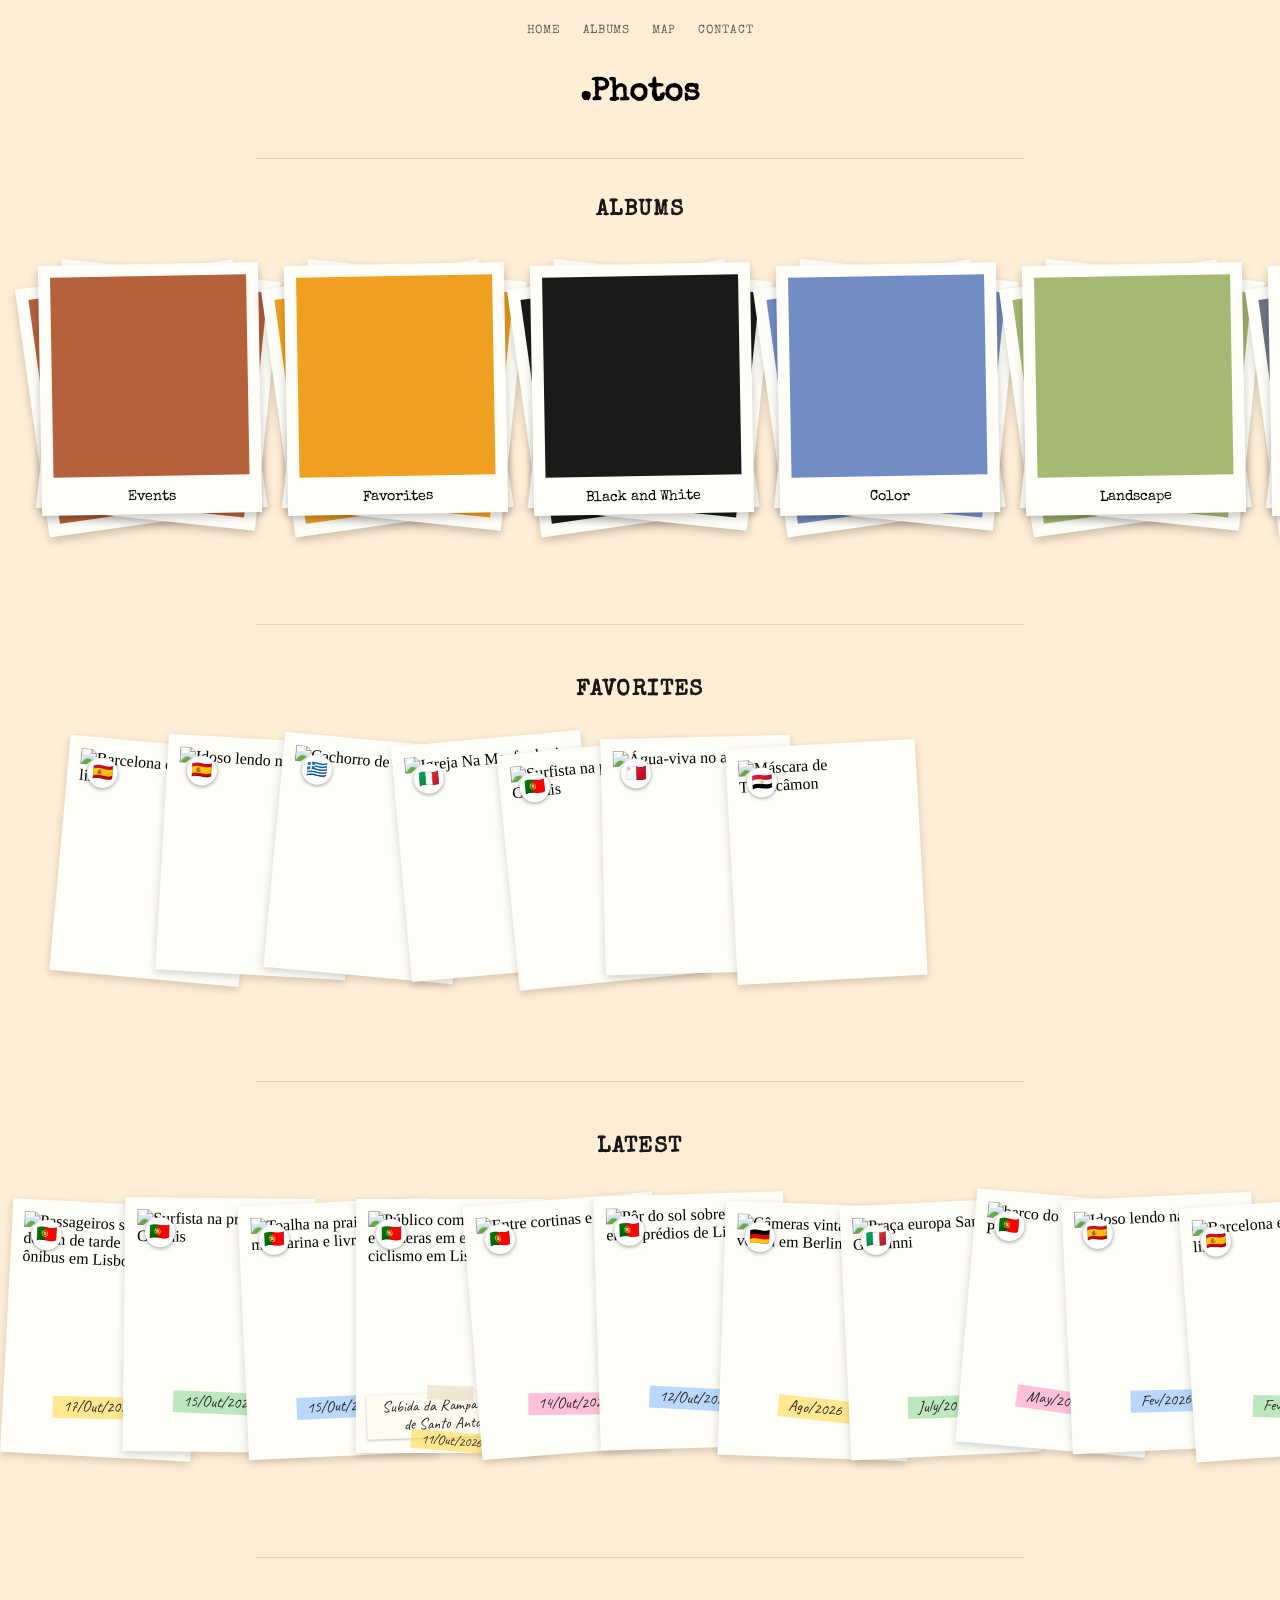
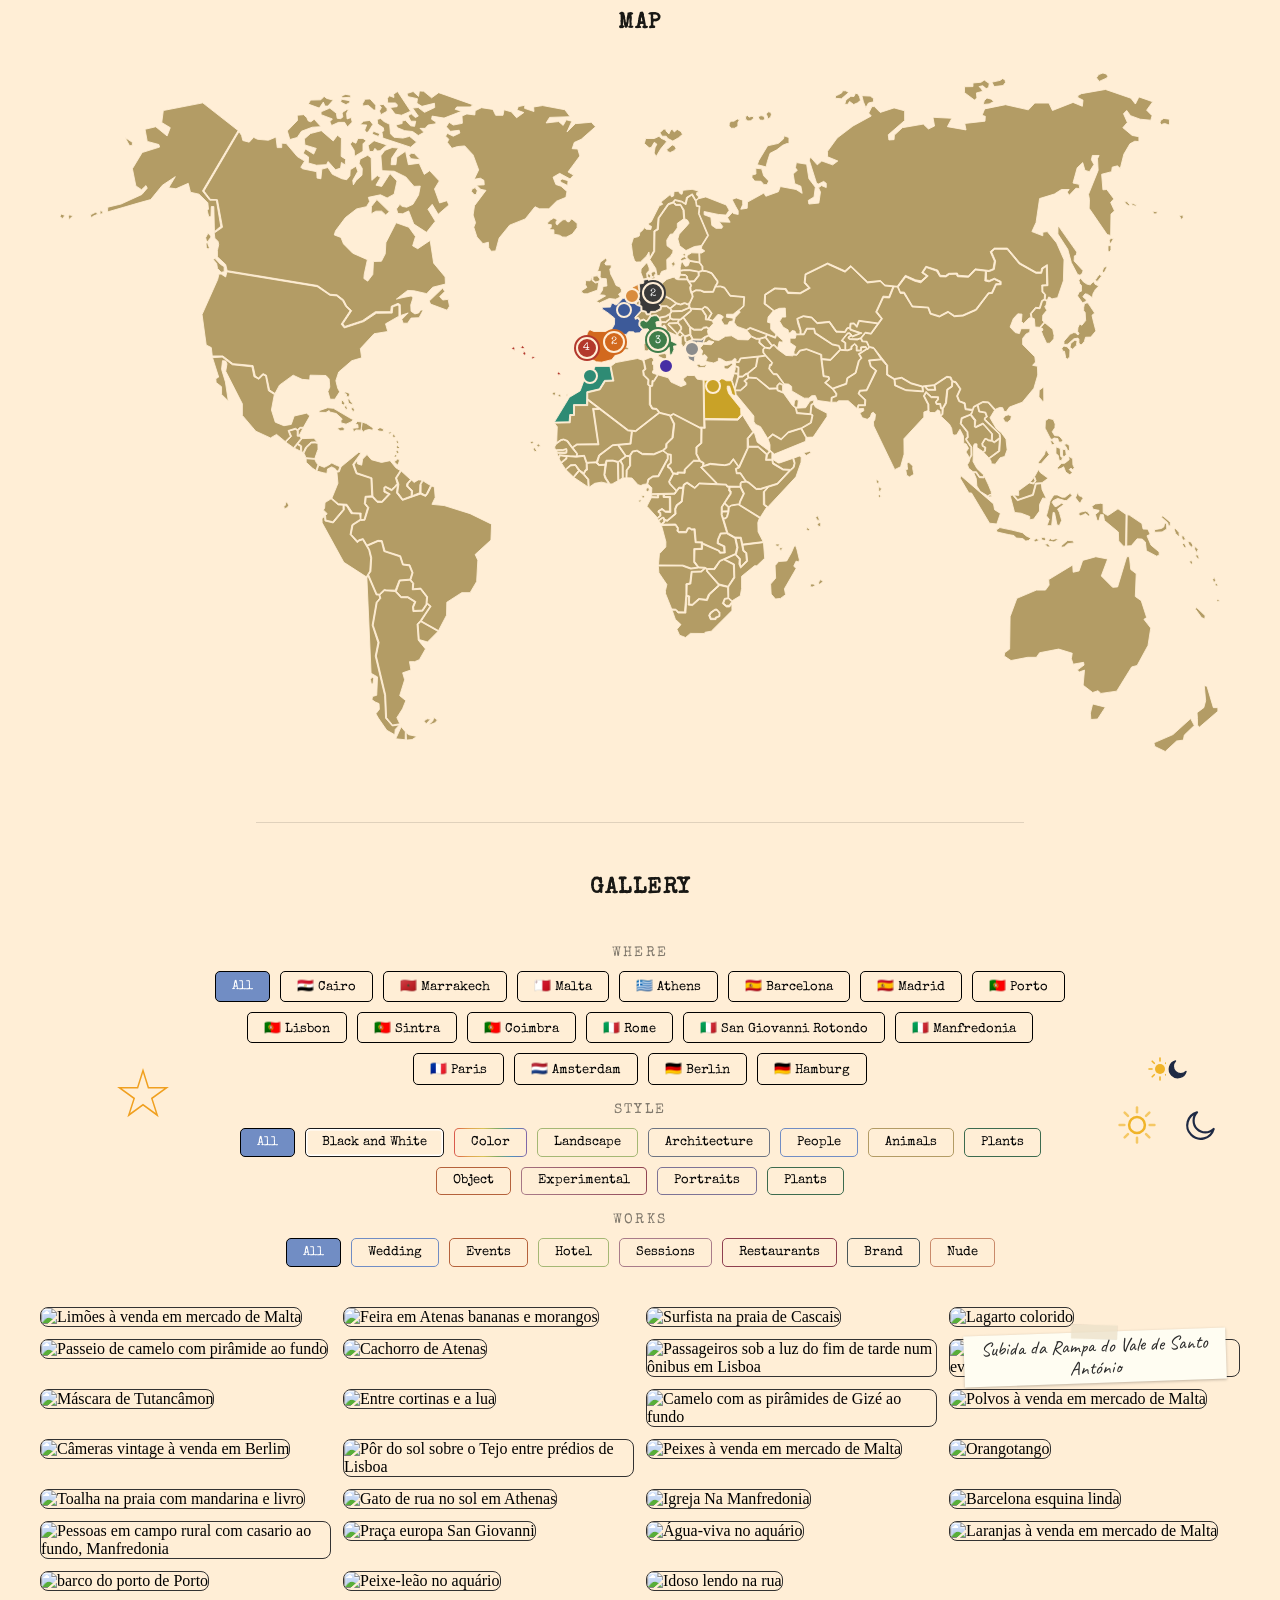
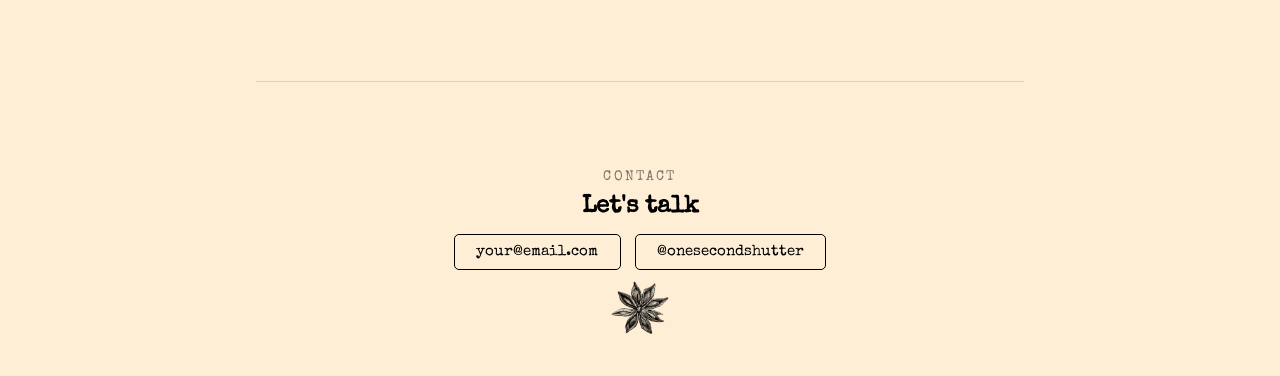
==== commit b7ee7db1: "add new foto e arrumou o mapa" ====
--- a/index.html
+++ b/index.html
@@ -217,7 +217,7 @@
                  xmlns:xlink="http://www.w3.org/1999/xlink"
                  x="0px"
                  y="0px"
-                 viewBox="345 360 170 102"
+                 viewBox="30.767 241.591 784.077 458.627"
                  id="mapa-svg">
             <title>Mapa mundi</title>
             <desc>Baseado em Simple World Map de Al MacDonald e Fritz Lekschas (CC BY-SA 3.0)</desc>
@@ -612,118 +612,149 @@
                 <path id="zw" d="M468.52,578.226l7.755,8.757l5.946,1.513l3.984-6.248l-0.312-8.281l-6.465-3.337l-2.431,1.098l-3.62,5.524l-5.014-0.053L468.52,578.226L468.52,578.226z"/>
             </g>
             </svg>
-            <button class="mapa-pin" data-filtro="malta" style="left: 56.1%; top: 77.93%;" aria-label="See photos from Malta">
+            <button class="mapa-pin" data-filtro="cairo" style="left: 56.27%; top: 46.09%;" aria-label="See photos from Cairo">
+                <span class="mapa-pin-ponto"></span>
+                <span class="mapa-pin-preview">
+                    <img class="mapa-pin-preview-img" data-preview="cairo" src="" alt="">
+                    <span class="mapa-pin-preview-label">Cairo</span>
+                </span>
+            </button>
+            <button class="mapa-pin" data-filtro="malta" style="left: 52.24%; top: 43.15%;" aria-label="See photos from Malta">
                 <span class="mapa-pin-ponto"></span>
                 <span class="mapa-pin-preview">
                     <img class="mapa-pin-preview-img" data-preview="malta" src="" alt="">
                     <span class="mapa-pin-preview-label">Malta</span>
                 </span>
             </button>
-            <button class="mapa-pin" data-filtro="cairo" style="left: 74.69%; top: 91.15%;" aria-label="See photos from Cairo">
-                <span class="mapa-pin-ponto"></span>
-                <span class="mapa-pin-preview">
-                    <img class="mapa-pin-preview-img" data-preview="cairo" src="" alt="">
-                    <span class="mapa-pin-preview-label">Cairo</span>
-                </span>
-            </button>
-            <button class="mapa-pin" data-filtro="atenas" style="left: 66.48%; top: 66.64%;" aria-label="See photos from Athens">
+            <button class="mapa-pin" data-filtro="atenas" style="left: 54.49%; top: 40.64%;" aria-label="See photos from Athens">
                 <span class="mapa-pin-ponto"></span>
                 <span class="mapa-pin-preview">
                     <img class="mapa-pin-preview-img" data-preview="atenas" src="" alt="">
                     <span class="mapa-pin-preview-label">Athens</span>
                 </span>
             </button>
-            <button class="mapa-pin" data-filtro="barcelona" style="left: 38.9%; top: 60.75%;" aria-label="See photos from Barcelona">
-                <span class="mapa-pin-ponto"></span>
-                <span class="mapa-pin-preview">
-                    <img class="mapa-pin-preview-img" data-preview="barcelona" src="" alt="">
-                    <span class="mapa-pin-preview-label">Barcelona</span>
-                </span>
-            </button>
-            <button class="mapa-pin" data-filtro="madrid" style="left: 31.79%; top: 63.5%;" aria-label="See photos from Madrid">
-                <span class="mapa-pin-ponto"></span>
-                <span class="mapa-pin-preview">
-                    <img class="mapa-pin-preview-img" data-preview="madrid" src="" alt="">
-                    <span class="mapa-pin-preview-label">Madrid</span>
-                </span>
-            </button>
-            <button class="mapa-pin" data-filtro="porto" style="left: 25.15%; top: 61.9%;" aria-label="See photos from Porto">
-                <span class="mapa-pin-ponto"></span>
-                <span class="mapa-pin-preview">
-                    <img class="mapa-pin-preview-img" data-preview="porto" src="" alt="">
-                    <span class="mapa-pin-preview-label">Porto</span>
-                </span>
-            </button>
-            <button class="mapa-pin" data-filtro="sangiovanni" style="left: 56.4%; top: 60.6%;" aria-label="See photos from San Giovanni Rotondo">
-                <span class="mapa-pin-ponto"></span>
-                <span class="mapa-pin-preview">
-                    <img class="mapa-pin-preview-img" data-preview="sangiovanni" src="" alt="">
-                    <span class="mapa-pin-preview-label">San Giovanni Rotondo</span>
-                </span>
-            </button>
-            <button class="mapa-pin" data-filtro="manfredonia" style="left: 57.45%; top: 61.9%;" aria-label="See photos from Manfredonia">
-                <span class="mapa-pin-ponto"></span>
-                <span class="mapa-pin-preview">
-                    <img class="mapa-pin-preview-img" data-preview="manfredonia" src="" alt="">
-                    <span class="mapa-pin-preview-label">Manfredonia</span>
-                </span>
-            </button>
-            <button class="mapa-pin" data-filtro="paris" style="left: 39.31%; top: 40.84%;" aria-label="See photos from Paris">
+            <button class="mapa-pin" data-filtro="paris" style="left: 48.6%; top: 34.9%;" aria-label="See photos from Paris">
                 <span class="mapa-pin-ponto"></span>
                 <span class="mapa-pin-preview">
                     <img class="mapa-pin-preview-img" data-preview="paris" src="" alt="">
                     <span class="mapa-pin-preview-label">Paris</span>
                 </span>
             </button>
-            <button class="mapa-pin" data-filtro="amsterdam" style="left: 42.54%; top: 31.39%;" aria-label="See photos from Amsterdam">
+            <button class="mapa-pin" data-filtro="amsterdam" style="left: 49.3%; top: 32.8%;" aria-label="See photos from Amsterdam">
                 <span class="mapa-pin-ponto"></span>
                 <span class="mapa-pin-preview">
                     <img class="mapa-pin-preview-img" data-preview="amsterdam" src="" alt="">
                     <span class="mapa-pin-preview-label">Amsterdam</span>
                 </span>
             </button>
-            <button class="mapa-pin" data-filtro="berlim" style="left: 53.15%; top: 31.39%;" aria-label="See photos from Berlin">
+            <button class="mapa-pin" data-filtro="marrakech" style="left: 45.7%; top: 44.66%;" aria-label="See photos from Marrakech">
                 <span class="mapa-pin-ponto"></span>
                 <span class="mapa-pin-preview">
-                    <img class="mapa-pin-preview-img" data-preview="berlim" src="" alt="">
-                    <span class="mapa-pin-preview-label">Berlin</span>
+                    <img class="mapa-pin-preview-img" data-preview="marrakech" src="" alt="">
+                    <span class="mapa-pin-preview-label">Marrakech</span>
                 </span>
             </button>
-            <button class="mapa-pin" data-filtro="lisboa" style="left: 24.46%; top: 68.4%;" aria-label="See photos from Lisbon">
-                <span class="mapa-pin-ponto"></span>
-                <span class="mapa-pin-preview">
-                    <img class="mapa-pin-preview-img" data-preview="lisboa" src="" alt="">
-                    <span class="mapa-pin-preview-label">Lisbon</span>
-                </span>
-            </button>
-            <button class="mapa-pin" data-filtro="sintra" style="left: 22.75%; top: 67.2%;" aria-label="See photos from Sintra">
-                <span class="mapa-pin-ponto"></span>
-                <span class="mapa-pin-preview">
-                    <img class="mapa-pin-preview-img" data-preview="sintra" src="" alt="">
-                    <span class="mapa-pin-preview-label">Sintra</span>
-                </span>
-            </button>
-            <button class="mapa-pin" data-filtro="coimbra" style="left: 25.57%; top: 64.89%;" aria-label="See photos from Coimbra">
-                <span class="mapa-pin-ponto"></span>
-                <span class="mapa-pin-preview">
-                    <img class="mapa-pin-preview-img" data-preview="coimbra" src="" alt="">
-                    <span class="mapa-pin-preview-label">Coimbra</span>
-                </span>
-            </button>
-            <button class="mapa-pin" data-filtro="hamburgo" style="left: 48.81%; top: 28.11%;" aria-label="See photos from Hamburg">
-                <span class="mapa-pin-ponto"></span>
-                <span class="mapa-pin-preview">
-                    <img class="mapa-pin-preview-img" data-preview="hamburgo" src="" alt="">
-                    <span class="mapa-pin-preview-label">Hamburg</span>
-                </span>
-            </button>
-            <button class="mapa-pin" data-filtro="roma" style="left: 51.2%; top: 58.7%;" aria-label="See photos from Rome">
-                <span class="mapa-pin-ponto"></span>
-                <span class="mapa-pin-preview">
-                    <img class="mapa-pin-preview-img" data-preview="roma" src="" alt="">
-                    <span class="mapa-pin-preview-label">Rome</span>
-                </span>
-            </button>
+            <div class="mapa-hub" data-pais="pt" style="left: 45.42%; top: 40.5%;">
+                <button class="mapa-hub-botao" type="button" aria-expanded="false" aria-label="Portugal: 4 cities">
+                    <span class="mapa-hub-ponto">4</span>
+                    <span class="mapa-hub-nome">Portugal</span>
+                </button>
+                <button class="mapa-pin" data-filtro="porto" aria-label="See photos from Porto">
+                    <span class="mapa-pin-ponto"></span>
+                    <span class="mapa-pin-preview">
+                        <img class="mapa-pin-preview-img" data-preview="porto" src="" alt="">
+                        <span class="mapa-pin-preview-label">Porto</span>
+                    </span>
+                </button>
+                <button class="mapa-pin" data-filtro="coimbra" aria-label="See photos from Coimbra">
+                    <span class="mapa-pin-ponto"></span>
+                    <span class="mapa-pin-preview">
+                        <img class="mapa-pin-preview-img" data-preview="coimbra" src="" alt="">
+                        <span class="mapa-pin-preview-label">Coimbra</span>
+                    </span>
+                </button>
+                <button class="mapa-pin" data-filtro="lisboa" aria-label="See photos from Lisbon">
+                    <span class="mapa-pin-ponto"></span>
+                    <span class="mapa-pin-preview">
+                        <img class="mapa-pin-preview-img" data-preview="lisboa" src="" alt="">
+                        <span class="mapa-pin-preview-label">Lisbon</span>
+                    </span>
+                </button>
+                <button class="mapa-pin" data-filtro="sintra" aria-label="See photos from Sintra">
+                    <span class="mapa-pin-ponto"></span>
+                    <span class="mapa-pin-preview">
+                        <img class="mapa-pin-preview-img" data-preview="sintra" src="" alt="">
+                        <span class="mapa-pin-preview-label">Sintra</span>
+                    </span>
+                </button>
+            </div>
+            <div class="mapa-hub" data-pais="es" style="left: 47.74%; top: 39.64%;">
+                <button class="mapa-hub-botao" type="button" aria-expanded="false" aria-label="Spain: 2 cities">
+                    <span class="mapa-hub-ponto">2</span>
+                    <span class="mapa-hub-nome">Spain</span>
+                </button>
+                <button class="mapa-pin" data-filtro="barcelona" aria-label="See photos from Barcelona">
+                    <span class="mapa-pin-ponto"></span>
+                    <span class="mapa-pin-preview">
+                        <img class="mapa-pin-preview-img" data-preview="barcelona" src="" alt="">
+                        <span class="mapa-pin-preview-label">Barcelona</span>
+                    </span>
+                </button>
+                <button class="mapa-pin" data-filtro="madrid" aria-label="See photos from Madrid">
+                    <span class="mapa-pin-ponto"></span>
+                    <span class="mapa-pin-preview">
+                        <img class="mapa-pin-preview-img" data-preview="madrid" src="" alt="">
+                        <span class="mapa-pin-preview-label">Madrid</span>
+                    </span>
+                </button>
+            </div>
+            <div class="mapa-hub" data-pais="it" style="left: 51.51%; top: 39.42%;">
+                <button class="mapa-hub-botao" type="button" aria-expanded="false" aria-label="Italy: 3 cities">
+                    <span class="mapa-hub-ponto">3</span>
+                    <span class="mapa-hub-nome">Italy</span>
+                </button>
+                <button class="mapa-pin" data-filtro="roma" aria-label="See photos from Rome">
+                    <span class="mapa-pin-ponto"></span>
+                    <span class="mapa-pin-preview">
+                        <img class="mapa-pin-preview-img" data-preview="roma" src="" alt="">
+                        <span class="mapa-pin-preview-label">Rome</span>
+                    </span>
+                </button>
+                <button class="mapa-pin" data-filtro="sangiovanni" aria-label="See photos from San Giovanni Rotondo">
+                    <span class="mapa-pin-ponto"></span>
+                    <span class="mapa-pin-preview">
+                        <img class="mapa-pin-preview-img" data-preview="sangiovanni" src="" alt="">
+                        <span class="mapa-pin-preview-label">San Giovanni Rotondo</span>
+                    </span>
+                </button>
+                <button class="mapa-pin" data-filtro="manfredonia" aria-label="See photos from Manfredonia">
+                    <span class="mapa-pin-ponto"></span>
+                    <span class="mapa-pin-preview">
+                        <img class="mapa-pin-preview-img" data-preview="manfredonia" src="" alt="">
+                        <span class="mapa-pin-preview-label">Manfredonia</span>
+                    </span>
+                </button>
+            </div>
+            <div class="mapa-hub" data-pais="de" style="left: 51.13%; top: 32.44%;">
+                <button class="mapa-hub-botao" type="button" aria-expanded="false" aria-label="Germany: 2 cities">
+                    <span class="mapa-hub-ponto">2</span>
+                    <span class="mapa-hub-nome">Germany</span>
+                </button>
+                <button class="mapa-pin" data-filtro="berlim" aria-label="See photos from Berlin">
+                    <span class="mapa-pin-ponto"></span>
+                    <span class="mapa-pin-preview">
+                        <img class="mapa-pin-preview-img" data-preview="berlim" src="" alt="">
+                        <span class="mapa-pin-preview-label">Berlin</span>
+                    </span>
+                </button>
+                <button class="mapa-pin" data-filtro="hamburgo" aria-label="See photos from Hamburg">
+                    <span class="mapa-pin-ponto"></span>
+                    <span class="mapa-pin-preview">
+                        <img class="mapa-pin-preview-img" data-preview="hamburgo" src="" alt="">
+                        <span class="mapa-pin-preview-label">Hamburg</span>
+                    </span>
+                </button>
+            </div>
             </div>
             <!-- <p class="mapa-credito">Mapa: Al MacDonald / Fritz Lekschas (CC BY-SA 3.0)</p> -->
         </section>
@@ -741,6 +772,7 @@
                 <nav class="filtros">
                     <button class="filtro-btn ativo" data-filtro="todos">All</button>
                                         <button class="filtro-btn" data-filtro="cairo">🇪🇬 Cairo</button>
+                                        <button class="filtro-btn" data-filtro="marrakech">🇲🇦 Marrakech</button>
                     <button class="filtro-btn" data-filtro="malta">🇲🇹 Malta</button>
                     <button class="filtro-btn" data-filtro="atenas">🇬🇷 Athens</button>
                     <button class="filtro-btn" data-filtro="barcelona">🇪🇸 Barcelona</button>
@@ -980,6 +1012,11 @@
                         data-data="15/Out/2026" data-camera="Sony-A7IV" data-lente="" data-iso="" data-foco="" data-obturador="">
                 </div>
 
+                <div class="galeria-item">
+                    <img src="https://res.cloudinary.com/glecce/image/upload/f_auto,q_auto,w_640/DSC07284.jpg" data-public-id="DSC07284" loading="lazy" alt="Passageiros sob a luz do fim de tarde num ônibus em Lisboa" data-favorita="false" data-categoria="lisboa" data-estilo="humano colorido" data-periodo="dia"
+                        data-data="17/Out/2026" data-camera="Sony-A7IV" data-lente="" data-iso="" data-foco="" data-obturador="">
+                </div>
+
 
             </div>
 
--- a/style.css
+++ b/style.css
@@ -13,6 +13,7 @@
 
     --color-espanha: #d2691e;
     --color-egito: #c9a227;
+    --color-marrocos: #2e8b74;
     --color-malta: #472ea4;
     --color-italia: #3f7d4a;
     --color-grecia: #8c8c8c;
@@ -355,6 +356,11 @@
 
 .filtro-btn.ativo[data-filtro="cairo"] {
     background-color: var(--color-egito);
+    color: #fff;
+}
+
+.filtro-btn.ativo[data-filtro="marrakech"] {
+    background-color: var(--color-marrocos);
     color: #fff;
 }
 
@@ -927,7 +933,7 @@
     position: relative;
     width: 100%;
     max-width: 1300px;
-    aspect-ratio: 170 / 102;
+    aspect-ratio: 784.077 / 458.627;
     margin: 0 auto;
 }
 
@@ -957,7 +963,7 @@
 .mapa-wrapper svg path {
     fill: var(--color-secundaria);
     stroke: var(--color-bg);
-    stroke-width: 0.2;
+    stroke-width: 0.6;
     transition: fill 0.2s ease;
 }
 
@@ -968,6 +974,10 @@
 
 .mapa-wrapper svg path#eg {
     fill: var(--color-egito);
+}
+
+.mapa-wrapper svg path#ma {
+    fill: var(--color-marrocos);
 }
 
 .mapa-wrapper svg path#mt {
@@ -1038,6 +1048,7 @@
 
 .mapa-pin[data-filtro="malta"] { --rot: -6deg; --cor: var(--color-malta); }
 .mapa-pin[data-filtro="cairo"] { --rot: 4deg; --cor: var(--color-egito); }
+.mapa-pin[data-filtro="marrakech"] { --rot: -5deg; --cor: var(--color-marrocos); }
 .mapa-pin[data-filtro="atenas"] { --rot: -3deg; --cor: var(--color-grecia); }
 .mapa-pin[data-filtro="barcelona"] { --rot: 5deg; --cor: var(--color-espanha); }
 .mapa-pin[data-filtro="madrid"] { --rot: -2deg; --cor: var(--color-espanha); }
@@ -1053,6 +1064,171 @@
 .mapa-pin[data-filtro="coimbra"] { --rot: -6deg; --cor: var(--color-portugal); }
 .mapa-pin[data-filtro="hamburgo"] { --rot: 4deg; --cor: var(--color-alemanha); }
 
+.mapa-hub {
+    --r: 54px;
+    position: absolute;
+    width: 0;
+    height: 0;
+    z-index: 3;
+}
+
+.mapa-hub[data-pais="pt"] { --cor: var(--color-portugal); }
+.mapa-hub[data-pais="es"] { --cor: var(--color-espanha); }
+.mapa-hub[data-pais="it"] { --cor: var(--color-italia); }
+.mapa-hub[data-pais="de"] { --cor: var(--color-alemanha); }
+
+.mapa-hub.aberto {
+    z-index: 20;
+}
+
+.mapa-hub::before {
+    content: "";
+    position: absolute;
+    left: calc(-1 * (var(--r) + 34px));
+    top: calc(-1 * (var(--r) + 34px));
+    width: calc(2 * (var(--r) + 34px));
+    height: calc(2 * (var(--r) + 34px));
+    border-radius: 50%;
+    background-color: rgba(255, 253, 247, 0.9);
+    box-shadow: 0 6px 18px rgba(0, 0, 0, 0.18);
+    transform: scale(0);
+    transition: transform 0.25s ease;
+    pointer-events: none;
+}
+
+.mapa-hub.aberto::before {
+    transform: scale(1);
+}
+
+.mapa-hub-botao {
+    position: absolute;
+    left: 0;
+    top: 0;
+    z-index: 2;
+    transform: translate(-50%, -50%);
+    background-color: transparent;
+    border: none;
+    padding: 0;
+    cursor: pointer;
+}
+
+.mapa-hub-ponto {
+    display: flex;
+    align-items: center;
+    justify-content: center;
+    width: 22px;
+    height: 22px;
+    border-radius: 50%;
+    background-color: var(--cor);
+    border: 2px solid var(--color-bg);
+    box-shadow: 0 0 0 2px var(--cor);
+    color: #fff;
+    font-family: var(--font-principal);
+    font-size: 0.7rem;
+    line-height: 1;
+    transition: transform 0.2s ease;
+}
+
+.mapa-hub.ativo .mapa-hub-ponto {
+    box-shadow: 0 0 0 3px var(--color-bg), 0 0 0 6px var(--cor);
+}
+
+.mapa-hub-botao:hover .mapa-hub-ponto,
+.mapa-hub-botao:focus-visible .mapa-hub-ponto {
+    transform: scale(1.2);
+}
+
+.mapa-hub-nome {
+    position: absolute;
+    top: calc(100% + 6px);
+    left: 50%;
+    transform: translateX(-50%);
+    padding: 2px 8px;
+    border-radius: 10px;
+    background-color: #fffdf7;
+    box-shadow: 0 1px 4px rgba(0, 0, 0, 0.25);
+    font-family: var(--font-principal);
+    font-size: 0.7rem;
+    white-space: nowrap;
+    opacity: 0;
+    transition: opacity 0.2s ease;
+    pointer-events: none;
+}
+
+.mapa-hub:not(.aberto) .mapa-hub-botao:hover .mapa-hub-nome,
+.mapa-hub:not(.aberto) .mapa-hub-botao:focus-visible .mapa-hub-nome {
+    opacity: 1;
+}
+
+.mapa-hub-raio {
+    position: absolute;
+    left: 0;
+    top: 0;
+    width: var(--r);
+    height: 1.5px;
+    background-color: var(--cor);
+    opacity: 0.5;
+    transform-origin: 0 50%;
+    transform: rotate(var(--ang)) scaleX(0);
+    transition: transform 0.25s ease;
+    pointer-events: none;
+}
+
+.mapa-hub.aberto .mapa-hub-raio {
+    transform: rotate(var(--ang)) scaleX(1);
+}
+
+.mapa-hub .mapa-pin {
+    left: 0;
+    top: 0;
+    opacity: 0;
+    pointer-events: none;
+    transform: translate(-50%, -50%) scale(0.3);
+    transition: transform 0.25s ease, opacity 0.2s ease;
+}
+
+.mapa-hub.aberto .mapa-pin {
+    opacity: 1;
+    pointer-events: auto;
+    transform: translate(calc(-50% + var(--dx)), calc(-50% + var(--dy)));
+}
+
+.mapa-pin-nome {
+    position: absolute;
+    top: calc(100% + 3px);
+    left: 50%;
+    transform: translateX(-50%);
+    padding: 1px 6px;
+    border-radius: 8px;
+    background-color: #fffdf7;
+    box-shadow: 0 1px 3px rgba(0, 0, 0, 0.2);
+    font-family: var(--font-principal);
+    font-size: 0.62rem;
+    color: var(--color-text-primaria);
+    white-space: nowrap;
+    pointer-events: none;
+}
+
+.mapa-pin-nome-acima {
+    top: auto;
+    bottom: calc(100% + 3px);
+}
+
+.mapa-pin-nome-dir,
+.mapa-pin-nome-esq {
+    top: 50%;
+    transform: translateY(-50%);
+}
+
+.mapa-pin-nome-dir {
+    left: calc(100% + 4px);
+}
+
+.mapa-pin-nome-esq {
+    left: auto;
+    right: calc(100% + 4px);
+}
+
 .mapa-pin-preview {
     position: absolute;
     bottom: calc(100% + 14px);
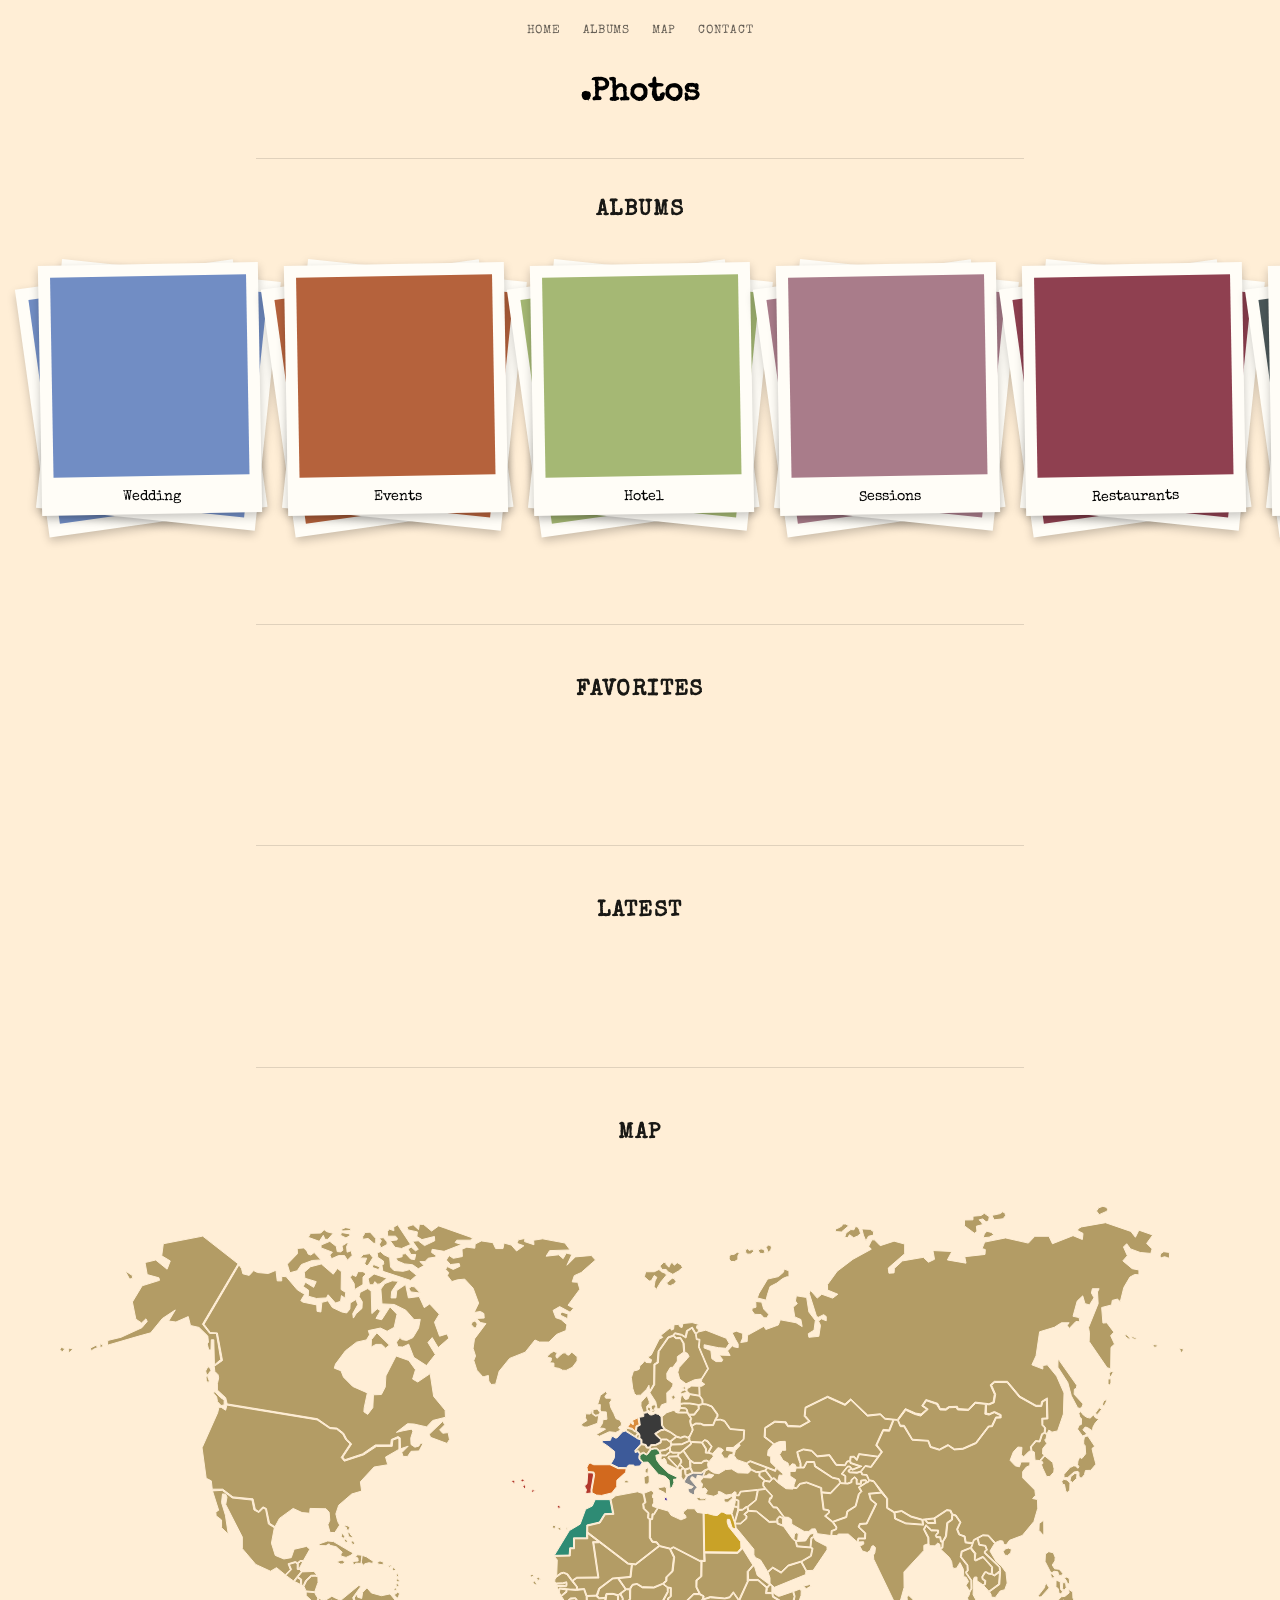
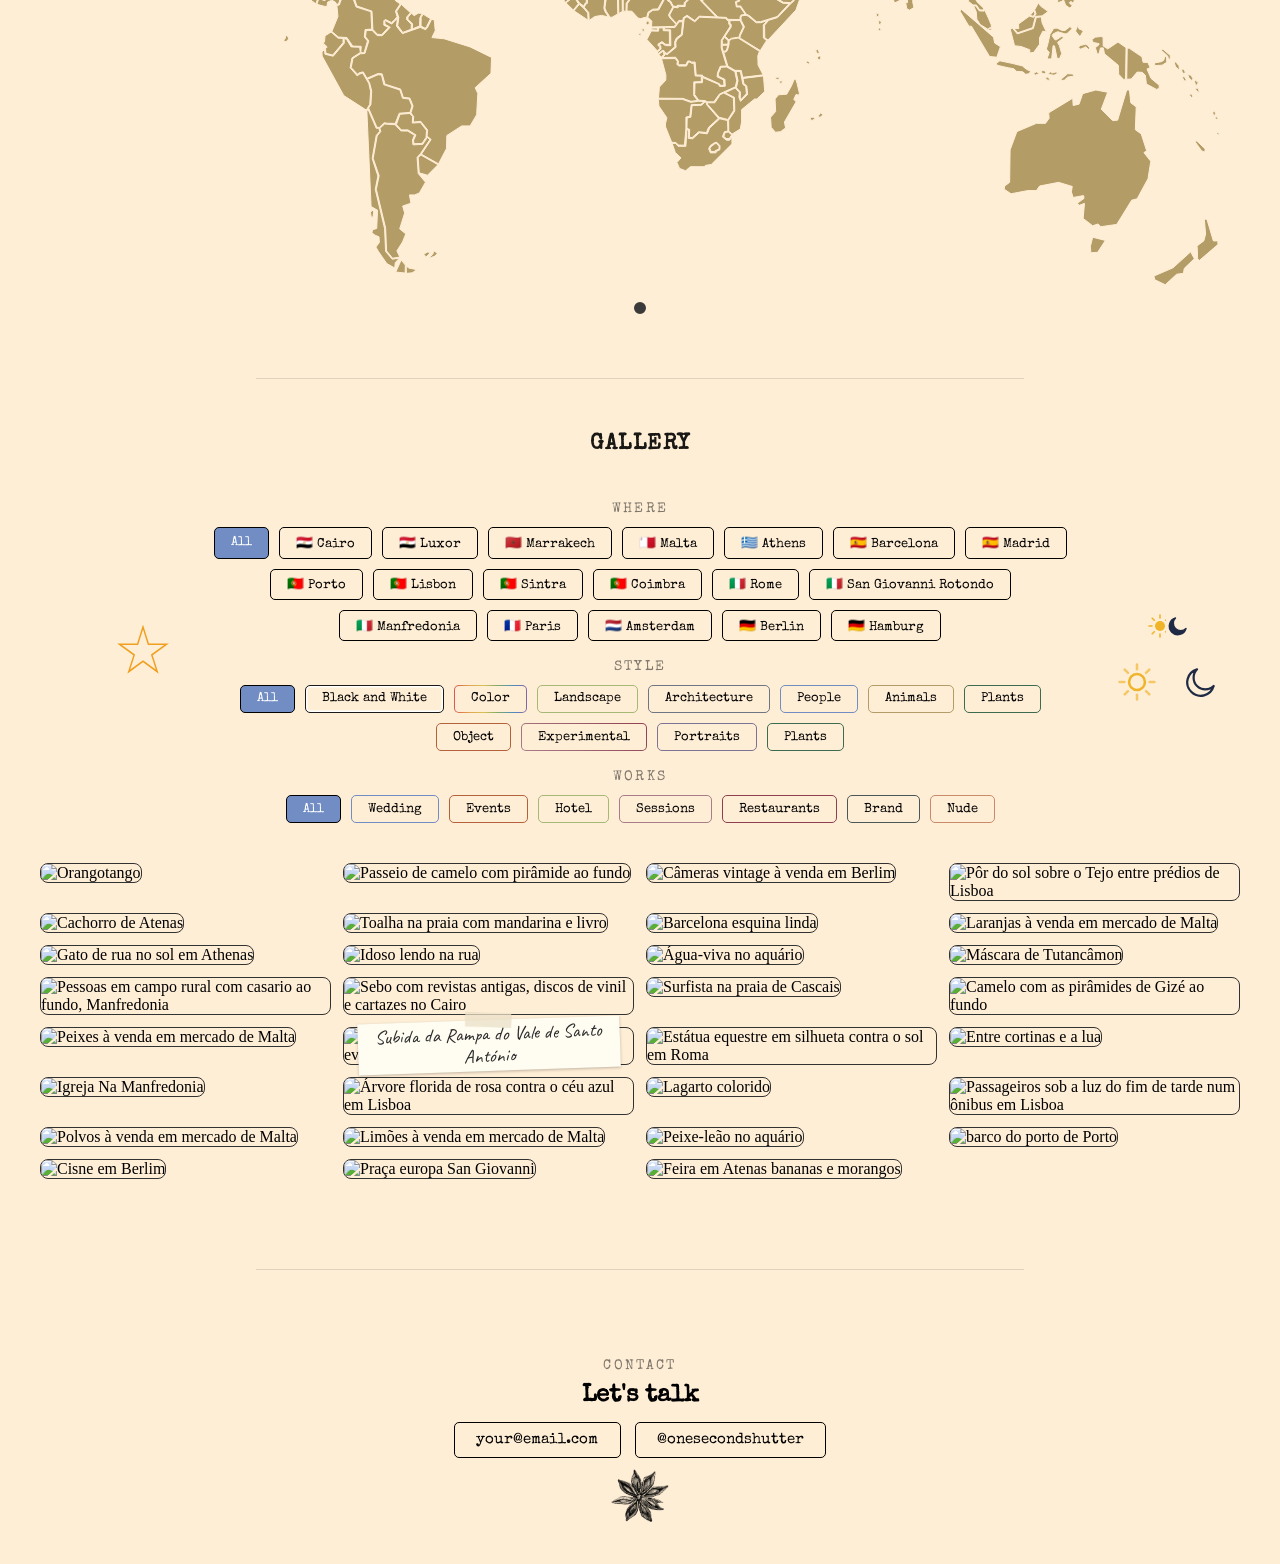
==== commit 6bd7dc9b: "Adicao de 4 fotos e ajustes no mapa" ====
--- a/index.html
+++ b/index.html
@@ -612,75 +612,88 @@
                 <path id="zw" d="M468.52,578.226l7.755,8.757l5.946,1.513l3.984-6.248l-0.312-8.281l-6.465-3.337l-2.431,1.098l-3.62,5.524l-5.014-0.053L468.52,578.226L468.52,578.226z"/>
             </g>
             </svg>
-            <button class="mapa-pin" data-filtro="cairo" style="left: 56.27%; top: 46.09%;" aria-label="See photos from Cairo">
-                <span class="mapa-pin-ponto"></span>
-                <span class="mapa-pin-preview">
-                    <img class="mapa-pin-preview-img" data-preview="cairo" src="" alt="">
-                    <span class="mapa-pin-preview-label">Cairo</span>
-                </span>
-            </button>
-            <button class="mapa-pin" data-filtro="malta" style="left: 52.24%; top: 43.15%;" aria-label="See photos from Malta">
+            <button class="mapa-pin" data-filtro="malta" data-pais="mt" data-x="440.3" data-y="439.5" aria-label="See photos from Malta">
                 <span class="mapa-pin-ponto"></span>
                 <span class="mapa-pin-preview">
                     <img class="mapa-pin-preview-img" data-preview="malta" src="" alt="">
                     <span class="mapa-pin-preview-label">Malta</span>
                 </span>
             </button>
-            <button class="mapa-pin" data-filtro="atenas" style="left: 54.49%; top: 40.64%;" aria-label="See photos from Athens">
+            <button class="mapa-pin" data-filtro="atenas" data-pais="gr" data-x="461.01" data-y="431.88" aria-label="See photos from Athens">
                 <span class="mapa-pin-ponto"></span>
                 <span class="mapa-pin-preview">
                     <img class="mapa-pin-preview-img" data-preview="atenas" src="" alt="">
                     <span class="mapa-pin-preview-label">Athens</span>
                 </span>
             </button>
-            <button class="mapa-pin" data-filtro="paris" style="left: 48.6%; top: 34.9%;" aria-label="See photos from Paris">
+            <button class="mapa-pin" data-filtro="paris" data-pais="fr" data-x="412.07" data-y="399.89" aria-label="See photos from Paris">
                 <span class="mapa-pin-ponto"></span>
                 <span class="mapa-pin-preview">
                     <img class="mapa-pin-preview-img" data-preview="paris" src="" alt="">
                     <span class="mapa-pin-preview-label">Paris</span>
                 </span>
             </button>
-            <button class="mapa-pin" data-filtro="amsterdam" style="left: 49.3%; top: 32.8%;" aria-label="See photos from Amsterdam">
+            <button class="mapa-pin" data-filtro="amsterdam" data-pais="nl" data-x="417.53" data-y="388.16" aria-label="See photos from Amsterdam">
                 <span class="mapa-pin-ponto"></span>
                 <span class="mapa-pin-preview">
                     <img class="mapa-pin-preview-img" data-preview="amsterdam" src="" alt="">
                     <span class="mapa-pin-preview-label">Amsterdam</span>
                 </span>
             </button>
-            <button class="mapa-pin" data-filtro="marrakech" style="left: 45.7%; top: 44.66%;" aria-label="See photos from Marrakech">
+            <button class="mapa-pin" data-filtro="marrakech" data-pais="ma" data-x="387.21" data-y="450.59" aria-label="See photos from Marrakech">
                 <span class="mapa-pin-ponto"></span>
                 <span class="mapa-pin-preview">
                     <img class="mapa-pin-preview-img" data-preview="marrakech" src="" alt="">
                     <span class="mapa-pin-preview-label">Marrakech</span>
                 </span>
             </button>
-            <div class="mapa-hub" data-pais="pt" style="left: 45.42%; top: 40.5%;">
+            <div class="mapa-hub" data-pais="eg">
+                <button class="mapa-hub-botao" type="button" aria-expanded="false" aria-label="Egypt: 2 cities">
+                    <span class="mapa-hub-ponto"></span>
+                    <span class="mapa-hub-nome">Egypt</span>
+                </button>
+                <button class="mapa-pin" data-filtro="cairo" data-x="480.2" data-y="452.92" aria-label="See photos from Cairo">
+                    <span class="mapa-pin-ponto"></span>
+                    <span class="mapa-pin-preview">
+                        <img class="mapa-pin-preview-img" data-preview="cairo" src="" alt="">
+                        <span class="mapa-pin-preview-label">Cairo</span>
+                    </span>
+                </button>
+                <button class="mapa-pin" data-filtro="luxor" data-x="482.34" data-y="465.07" aria-label="See photos from Luxor">
+                    <span class="mapa-pin-ponto"></span>
+                    <span class="mapa-pin-preview">
+                        <img class="mapa-pin-preview-img" data-preview="luxor" src="" alt="">
+                        <span class="mapa-pin-preview-label">Luxor</span>
+                    </span>
+                </button>
+            </div>
+            <div class="mapa-hub" data-pais="pt">
                 <button class="mapa-hub-botao" type="button" aria-expanded="false" aria-label="Portugal: 4 cities">
-                    <span class="mapa-hub-ponto">4</span>
+                    <span class="mapa-hub-ponto"></span>
                     <span class="mapa-hub-nome">Portugal</span>
                 </button>
-                <button class="mapa-pin" data-filtro="porto" aria-label="See photos from Porto">
+                <button class="mapa-pin" data-filtro="porto" data-x="387.03" data-y="424.42" aria-label="See photos from Porto">
                     <span class="mapa-pin-ponto"></span>
                     <span class="mapa-pin-preview">
                         <img class="mapa-pin-preview-img" data-preview="porto" src="" alt="">
                         <span class="mapa-pin-preview-label">Porto</span>
                     </span>
                 </button>
-                <button class="mapa-pin" data-filtro="coimbra" aria-label="See photos from Coimbra">
+                <button class="mapa-pin" data-filtro="coimbra" data-x="387.36" data-y="426.96" aria-label="See photos from Coimbra">
                     <span class="mapa-pin-ponto"></span>
                     <span class="mapa-pin-preview">
                         <img class="mapa-pin-preview-img" data-preview="coimbra" src="" alt="">
                         <span class="mapa-pin-preview-label">Coimbra</span>
                     </span>
                 </button>
-                <button class="mapa-pin" data-filtro="lisboa" aria-label="See photos from Lisbon">
+                <button class="mapa-pin" data-filtro="lisboa" data-x="386.08" data-y="430.99" aria-label="See photos from Lisbon">
                     <span class="mapa-pin-ponto"></span>
                     <span class="mapa-pin-preview">
                         <img class="mapa-pin-preview-img" data-preview="lisboa" src="" alt="">
                         <span class="mapa-pin-preview-label">Lisbon</span>
                     </span>
                 </button>
-                <button class="mapa-pin" data-filtro="sintra" aria-label="See photos from Sintra">
+                <button class="mapa-pin" data-filtro="sintra" data-x="385.64" data-y="430.78" aria-label="See photos from Sintra">
                     <span class="mapa-pin-ponto"></span>
                     <span class="mapa-pin-preview">
                         <img class="mapa-pin-preview-img" data-preview="sintra" src="" alt="">
@@ -688,19 +701,19 @@
                     </span>
                 </button>
             </div>
-            <div class="mapa-hub" data-pais="es" style="left: 47.74%; top: 39.64%;">
+            <div class="mapa-hub" data-pais="es">
                 <button class="mapa-hub-botao" type="button" aria-expanded="false" aria-label="Spain: 2 cities">
-                    <span class="mapa-hub-ponto">2</span>
+                    <span class="mapa-hub-ponto"></span>
                     <span class="mapa-hub-nome">Spain</span>
                 </button>
-                <button class="mapa-pin" data-filtro="barcelona" aria-label="See photos from Barcelona">
+                <button class="mapa-pin" data-filtro="barcelona" data-x="411.02" data-y="422.03" aria-label="See photos from Barcelona">
                     <span class="mapa-pin-ponto"></span>
                     <span class="mapa-pin-preview">
                         <img class="mapa-pin-preview-img" data-preview="barcelona" src="" alt="">
                         <span class="mapa-pin-preview-label">Barcelona</span>
                     </span>
                 </button>
-                <button class="mapa-pin" data-filtro="madrid" aria-label="See photos from Madrid">
+                <button class="mapa-pin" data-filtro="madrid" data-x="398.69" data-y="424.73" aria-label="See photos from Madrid">
                     <span class="mapa-pin-ponto"></span>
                     <span class="mapa-pin-preview">
                         <img class="mapa-pin-preview-img" data-preview="madrid" src="" alt="">
@@ -708,26 +721,26 @@
                     </span>
                 </button>
             </div>
-            <div class="mapa-hub" data-pais="it" style="left: 51.51%; top: 39.42%;">
+            <div class="mapa-hub" data-pais="it">
                 <button class="mapa-hub-botao" type="button" aria-expanded="false" aria-label="Italy: 3 cities">
-                    <span class="mapa-hub-ponto">3</span>
+                    <span class="mapa-hub-ponto"></span>
                     <span class="mapa-hub-nome">Italy</span>
                 </button>
-                <button class="mapa-pin" data-filtro="roma" aria-label="See photos from Rome">
+                <button class="mapa-pin" data-filtro="roma" data-x="435.1" data-y="420.75" aria-label="See photos from Rome">
                     <span class="mapa-pin-ponto"></span>
                     <span class="mapa-pin-preview">
                         <img class="mapa-pin-preview-img" data-preview="roma" src="" alt="">
                         <span class="mapa-pin-preview-label">Rome</span>
                     </span>
                 </button>
-                <button class="mapa-pin" data-filtro="sangiovanni" aria-label="See photos from San Giovanni Rotondo">
+                <button class="mapa-pin" data-filtro="sangiovanni" data-x="441.93" data-y="421.32" aria-label="See photos from San Giovanni Rotondo">
                     <span class="mapa-pin-ponto"></span>
                     <span class="mapa-pin-preview">
                         <img class="mapa-pin-preview-img" data-preview="sangiovanni" src="" alt="">
                         <span class="mapa-pin-preview-label">San Giovanni Rotondo</span>
                     </span>
                 </button>
-                <button class="mapa-pin" data-filtro="manfredonia" aria-label="See photos from Manfredonia">
+                <button class="mapa-pin" data-filtro="manfredonia" data-x="442.32" data-y="421.55" aria-label="See photos from Manfredonia">
                     <span class="mapa-pin-ponto"></span>
                     <span class="mapa-pin-preview">
                         <img class="mapa-pin-preview-img" data-preview="manfredonia" src="" alt="">
@@ -735,19 +748,19 @@
                     </span>
                 </button>
             </div>
-            <div class="mapa-hub" data-pais="de" style="left: 51.13%; top: 32.44%;">
+            <div class="mapa-hub" data-pais="de">
                 <button class="mapa-hub-botao" type="button" aria-expanded="false" aria-label="Germany: 2 cities">
-                    <span class="mapa-hub-ponto">2</span>
+                    <span class="mapa-hub-ponto"></span>
                     <span class="mapa-hub-nome">Germany</span>
                 </button>
-                <button class="mapa-pin" data-filtro="berlim" aria-label="See photos from Berlin">
+                <button class="mapa-pin" data-filtro="berlim" data-x="435.83" data-y="388.7" aria-label="See photos from Berlin">
                     <span class="mapa-pin-ponto"></span>
                     <span class="mapa-pin-preview">
                         <img class="mapa-pin-preview-img" data-preview="berlim" src="" alt="">
                         <span class="mapa-pin-preview-label">Berlin</span>
                     </span>
                 </button>
-                <button class="mapa-pin" data-filtro="hamburgo" aria-label="See photos from Hamburg">
+                <button class="mapa-pin" data-filtro="hamburgo" data-x="428.85" data-y="385.63" aria-label="See photos from Hamburg">
                     <span class="mapa-pin-ponto"></span>
                     <span class="mapa-pin-preview">
                         <img class="mapa-pin-preview-img" data-preview="hamburgo" src="" alt="">
@@ -772,6 +785,7 @@
                 <nav class="filtros">
                     <button class="filtro-btn ativo" data-filtro="todos">All</button>
                                         <button class="filtro-btn" data-filtro="cairo">🇪🇬 Cairo</button>
+                                        <button class="filtro-btn" data-filtro="luxor">🇪🇬 Luxor</button>
                                         <button class="filtro-btn" data-filtro="marrakech">🇲🇦 Marrakech</button>
                     <button class="filtro-btn" data-filtro="malta">🇲🇹 Malta</button>
                     <button class="filtro-btn" data-filtro="atenas">🇬🇷 Athens</button>
@@ -1017,6 +1031,26 @@
                         data-data="17/Out/2026" data-camera="Sony-A7IV" data-lente="" data-iso="" data-foco="" data-obturador="">
                 </div>
 
+                <div class="galeria-item">
+                    <img src="https://res.cloudinary.com/glecce/image/upload/f_auto,q_auto,w_640/Magnolia_Small_Size.jpg" data-public-id="Magnolia_Small_Size" loading="lazy" alt="Árvore florida de rosa contra o céu azul em Lisboa" data-favorita="false" data-categoria="lisboa" data-estilo="plantas colorido objeto" data-periodo="dia"
+                        data-data="19/Out/2026" data-camera="Sony-A7IV" data-lente="" data-iso="" data-foco="" data-obturador="">
+                </div>
+
+                <div class="galeria-item">
+                    <img src="https://res.cloudinary.com/glecce/image/upload/f_auto,q_auto,w_640/Cezar_Small_Size.jpg" data-public-id="Cezar_Small_Size" loading="lazy" alt="Estátua equestre em silhueta contra o sol em Roma" data-favorita="true" data-categoria="roma" data-estilo="objeto colorido" data-periodo="dia"
+                        data-data="27/Set/2026" data-camera="Sony-A7IV" data-lente="" data-iso="" data-foco="" data-obturador="">
+                </div>
+
+                <div class="galeria-item">
+                    <img src="https://res.cloudinary.com/glecce/image/upload/f_auto,q_auto,w_640/Cisne_Small_Size.jpg" data-public-id="Cisne_Small_Size" loading="lazy" alt="Cisne em Berlim" data-favorita="true" data-categoria="berlim" data-estilo="animais colorido" data-periodo="dia"
+                        data-data="26/Jul/2026" data-camera="Sony-A7IV" data-lente="" data-iso="" data-foco="" data-obturador="">
+                </div>
+
+                <div class="galeria-item">
+                    <img src="https://res.cloudinary.com/glecce/image/upload/f_auto,q_auto,w_640/Cebo_Egito_Small_Size.jpg" data-public-id="Cebo_Egito_Small_Size" loading="lazy" alt="Sebo com revistas antigas, discos de vinil e cartazes no Cairo" data-favorita="true" data-categoria="cairo" data-estilo="objeto colorido" data-periodo="noite"
+                        data-data="29/Mar/2026" data-camera="Sony-A7IV" data-lente="" data-iso="" data-foco="" data-obturador="">
+                </div>
+
 
             </div>
 
--- a/style.css
+++ b/style.css
@@ -354,7 +354,8 @@
     color: #fff;
 }
 
-.filtro-btn.ativo[data-filtro="cairo"] {
+.filtro-btn.ativo[data-filtro="cairo"],
+.filtro-btn.ativo[data-filtro="luxor"] {
     background-color: var(--color-egito);
     color: #fff;
 }
@@ -933,7 +934,7 @@
     position: relative;
     width: 100%;
     max-width: 1300px;
-    aspect-ratio: 784.077 / 458.627;
+    aspect-ratio: 16 / 10;
     margin: 0 auto;
 }
 
@@ -963,7 +964,8 @@
 .mapa-wrapper svg path {
     fill: var(--color-secundaria);
     stroke: var(--color-bg);
-    stroke-width: 0.6;
+    stroke-width: 1px;
+    vector-effect: non-scaling-stroke;
     transition: fill 0.2s ease;
 }
 
@@ -1048,6 +1050,7 @@
 
 .mapa-pin[data-filtro="malta"] { --rot: -6deg; --cor: var(--color-malta); }
 .mapa-pin[data-filtro="cairo"] { --rot: 4deg; --cor: var(--color-egito); }
+.mapa-pin[data-filtro="luxor"] { --rot: -4deg; --cor: var(--color-egito); }
 .mapa-pin[data-filtro="marrakech"] { --rot: -5deg; --cor: var(--color-marrocos); }
 .mapa-pin[data-filtro="atenas"] { --rot: -3deg; --cor: var(--color-grecia); }
 .mapa-pin[data-filtro="barcelona"] { --rot: 5deg; --cor: var(--color-espanha); }
@@ -1065,46 +1068,23 @@
 .mapa-pin[data-filtro="hamburgo"] { --rot: 4deg; --cor: var(--color-alemanha); }
 
 .mapa-hub {
-    --r: 54px;
-    position: absolute;
-    width: 0;
-    height: 0;
-    z-index: 3;
+    display: contents;
 }
 
 .mapa-hub[data-pais="pt"] { --cor: var(--color-portugal); }
 .mapa-hub[data-pais="es"] { --cor: var(--color-espanha); }
 .mapa-hub[data-pais="it"] { --cor: var(--color-italia); }
 .mapa-hub[data-pais="de"] { --cor: var(--color-alemanha); }
-
-.mapa-hub.aberto {
-    z-index: 20;
-}
-
-.mapa-hub::before {
-    content: "";
-    position: absolute;
-    left: calc(-1 * (var(--r) + 34px));
-    top: calc(-1 * (var(--r) + 34px));
-    width: calc(2 * (var(--r) + 34px));
-    height: calc(2 * (var(--r) + 34px));
-    border-radius: 50%;
-    background-color: rgba(255, 253, 247, 0.9);
-    box-shadow: 0 6px 18px rgba(0, 0, 0, 0.18);
-    transform: scale(0);
-    transition: transform 0.25s ease;
-    pointer-events: none;
-}
-
-.mapa-hub.aberto::before {
-    transform: scale(1);
+.mapa-hub[data-pais="eg"] { --cor: var(--color-egito); }
+
+.mapa-pin,
+.mapa-hub-botao {
+    transition: opacity 0.3s ease;
 }
 
 .mapa-hub-botao {
     position: absolute;
-    left: 0;
-    top: 0;
-    z-index: 2;
+    z-index: 3;
     transform: translate(-50%, -50%);
     background-color: transparent;
     border: none;
@@ -1113,20 +1093,13 @@
 }
 
 .mapa-hub-ponto {
-    display: flex;
-    align-items: center;
-    justify-content: center;
-    width: 22px;
-    height: 22px;
+    display: block;
+    width: 16px;
+    height: 16px;
     border-radius: 50%;
     background-color: var(--cor);
     border: 2px solid var(--color-bg);
-    box-shadow: 0 0 0 2px var(--cor);
-    color: #fff;
-    font-family: var(--font-principal);
-    font-size: 0.7rem;
-    line-height: 1;
-    transition: transform 0.2s ease;
+    transition: transform 0.2s ease, box-shadow 0.2s ease;
 }
 
 .mapa-hub.ativo .mapa-hub-ponto {
@@ -1135,7 +1108,7 @@
 
 .mapa-hub-botao:hover .mapa-hub-ponto,
 .mapa-hub-botao:focus-visible .mapa-hub-ponto {
-    transform: scale(1.2);
+    transform: scale(1.3);
 }
 
 .mapa-hub-nome {
@@ -1155,42 +1128,46 @@
     pointer-events: none;
 }
 
-.mapa-hub:not(.aberto) .mapa-hub-botao:hover .mapa-hub-nome,
-.mapa-hub:not(.aberto) .mapa-hub-botao:focus-visible .mapa-hub-nome {
+.mapa-hub-botao:hover .mapa-hub-nome,
+.mapa-hub-botao:focus-visible .mapa-hub-nome {
     opacity: 1;
 }
 
-.mapa-hub-raio {
-    position: absolute;
-    left: 0;
-    top: 0;
-    width: var(--r);
-    height: 1.5px;
-    background-color: var(--cor);
-    opacity: 0.5;
-    transform-origin: 0 50%;
-    transform: rotate(var(--ang)) scaleX(0);
-    transition: transform 0.25s ease;
-    pointer-events: none;
-}
-
-.mapa-hub.aberto .mapa-hub-raio {
-    transform: rotate(var(--ang)) scaleX(1);
-}
-
-.mapa-hub .mapa-pin {
-    left: 0;
-    top: 0;
+.mapa-hub .mapa-pin,
+.mapa-wrapper.em-foco > .mapa-pin,
+.mapa-wrapper.em-foco .mapa-hub-botao {
     opacity: 0;
     pointer-events: none;
-    transform: translate(-50%, -50%) scale(0.3);
-    transition: transform 0.25s ease, opacity 0.2s ease;
-}
-
-.mapa-hub.aberto .mapa-pin {
+}
+
+.mapa-hub .mapa-pin {
+    transform: translate(calc(-50% + var(--ax, 0px)), calc(-50% + var(--ay, 0px)));
+}
+
+.mapa-wrapper.em-foco .mapa-hub.aberto .mapa-pin {
     opacity: 1;
     pointer-events: auto;
-    transform: translate(calc(-50% + var(--dx)), calc(-50% + var(--dy)));
+}
+
+.mapa-voltar {
+    position: absolute;
+    top: 14px;
+    left: 14px;
+    z-index: 30;
+    padding: 6px 14px;
+    border: 1px solid var(--color-text-primaria);
+    border-radius: 16px;
+    background-color: #fffdf7;
+    color: var(--color-text-primaria);
+    font-family: var(--font-principal);
+    font-size: 0.8rem;
+    cursor: pointer;
+    box-shadow: 0 2px 6px rgba(0, 0, 0, 0.2);
+}
+
+.mapa-voltar:hover {
+    background-color: var(--color-text-primaria);
+    color: #fffdf7;
 }
 
 .mapa-pin-nome {
